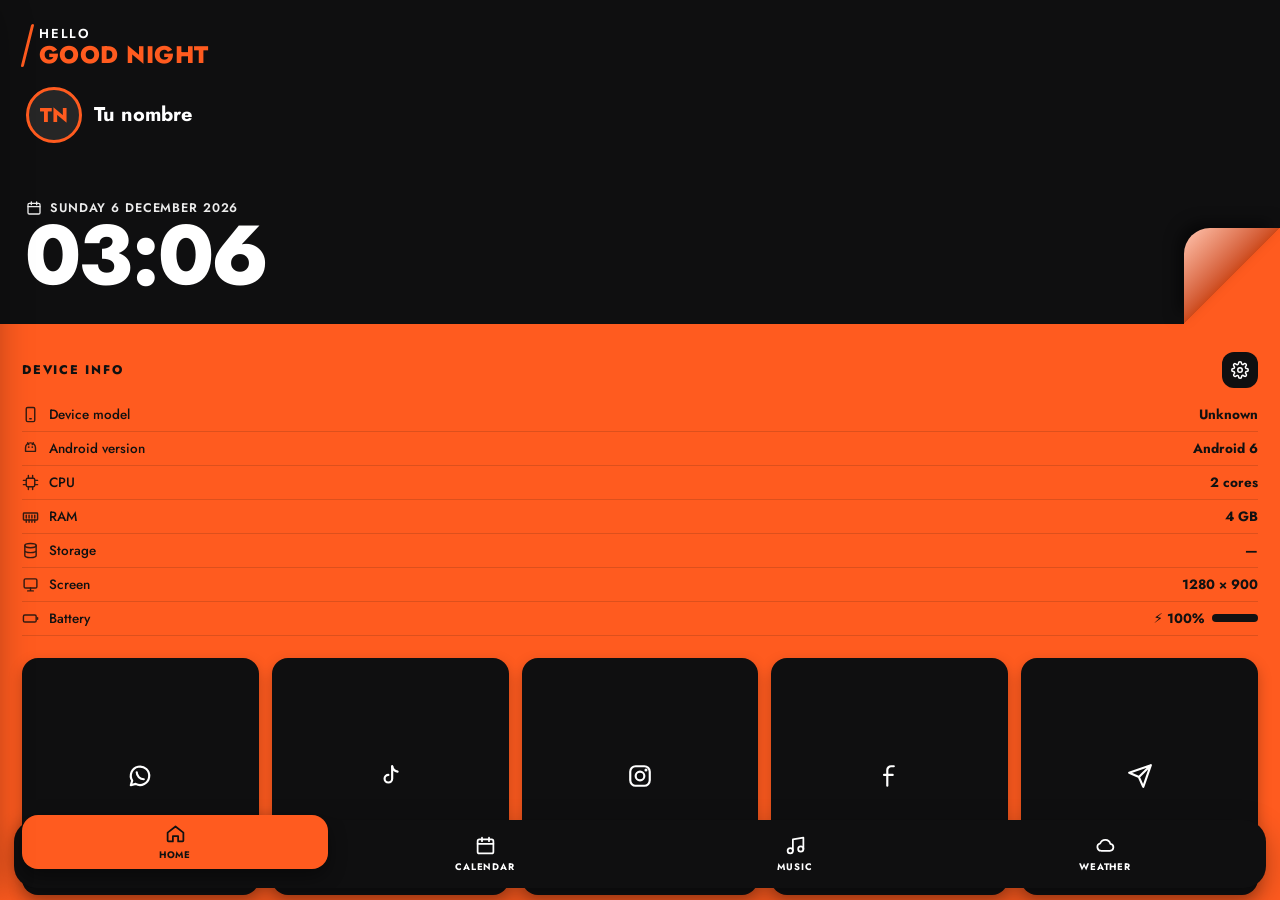
==== web/index.html @ 72fcca70 "Launcher CY: APK nativo (launcher Android) y versión web - web/: interfaz estilo KLWP (inicio, calen" ====
<!DOCTYPE html>
<html lang="es">
<head>
<meta charset="utf-8">
<meta name="viewport" content="width=device-width,initial-scale=1,maximum-scale=1,user-scalable=no,viewport-fit=cover">
<meta name="theme-color" content="#0f0f10">
<meta name="mobile-web-app-capable" content="yes">
<meta name="apple-mobile-web-app-capable" content="yes">
<title>Launcher CY</title>
<link rel="manifest" href="manifest.webmanifest">
<link rel="icon" href="icon-192.png">
<link rel="preconnect" href="https://fonts.googleapis.com">
<link rel="preconnect" href="https://fonts.gstatic.com" crossorigin>
<link href="https://fonts.googleapis.com/css2?family=Jost:wght@400;500;600;700;800;900&display=swap" rel="stylesheet">
<style>
:root{--acc:#FF5B1F;--ink:#111;--dark:#0f0f10;--paper:#f7f4f0;--hh:max(36dvh,280px)}
*{box-sizing:border-box;margin:0;padding:0;-webkit-tap-highlight-color:transparent}
html,body{height:100%;overflow:hidden;background:var(--acc);font-family:Jost,"Google Sans",Roboto,system-ui,sans-serif;color:var(--ink);-webkit-user-select:none;user-select:none;touch-action:manipulation;transition:background .5s}
button{font:inherit;color:inherit;background:none;border:0;cursor:pointer}
input,select{font:inherit;-webkit-user-select:text;user-select:text}
.ic{width:22px;height:22px;flex:none}
#app{position:fixed;inset:0;display:flex;flex-direction:column}

/* ---------- HEADER ---------- */
header{position:relative;height:var(--hh);flex:none;background:var(--dark);color:#fff;z-index:3}
.hp{position:absolute;inset:0;padding:calc(env(safe-area-inset-top) + 24px) 26px 30px;display:flex;flex-direction:column;opacity:0;transform:translateY(-12px);transition:opacity .35s,transform .35s;pointer-events:none}
.hp.on{opacity:1;transform:none;pointer-events:auto}
.greet{display:flex;gap:10px}
.greet .bar{width:3px;background:var(--acc);border-radius:3px;transform:skewX(-14deg)}
.g1{font-size:13px;font-weight:600;letter-spacing:.14em;text-transform:uppercase}
.g2{font-size:24px;font-weight:800;color:var(--acc);line-height:1;letter-spacing:.02em;text-transform:uppercase}
.prof{display:flex;align-items:center;gap:12px;margin-top:20px;align-self:flex-start}
.ava{width:56px;height:56px;border-radius:50%;border:3px solid var(--acc);background:#262626 center/cover no-repeat;display:grid;place-items:center;font-weight:800;font-size:20px;color:var(--acc);flex:none}
.pt b{display:block;font-size:20px;font-weight:700;line-height:1.1}
.pt small{font-size:12px;opacity:.6;display:flex;gap:4px;align-items:center}
.pt small .ic{width:12px;height:12px}
.drow{margin-top:auto;display:flex;gap:8px;align-items:center;font-size:12.5px;font-weight:600;letter-spacing:.07em;text-transform:uppercase;opacity:.92}
.drow .ic{width:16px;height:16px}
.clock{font-size:clamp(58px,19vw,84px);font-weight:800;line-height:.92;letter-spacing:-.01em;font-variant-numeric:tabular-nums}
.clock small{font-size:.28em;margin-left:6px;color:var(--acc);letter-spacing:.05em}
.curl{position:absolute;right:0;bottom:0;width:96px;height:96px;background:linear-gradient(to bottom right,transparent 50%,var(--acc) 50%);pointer-events:none;transition:background .5s}
.flap{position:absolute;inset:0;background:linear-gradient(to bottom right,color-mix(in srgb,var(--acc) 35%,#fff) 0%,color-mix(in srgb,var(--acc) 80%,#000) 50%,transparent 50%);filter:drop-shadow(-6px -6px 7px rgba(0,0,0,.5));border-top-left-radius:26px}
/* calendar header */
.calTop{display:flex;gap:14px;align-items:center;margin-top:20px}
.calTop .ic{width:46px;height:46px;stroke-width:1.6}
.calTop b{display:block;font-size:20px;font-weight:700}
.calTop span{font-size:15px;opacity:.85}
.evH{margin-top:auto}
.evH small{font-size:12px;opacity:.6;letter-spacing:.06em}
.evTitle{font-size:24px;font-weight:800;color:var(--acc);line-height:1.1;margin:2px 0 4px;white-space:nowrap;overflow:hidden;text-overflow:ellipsis;max-width:78%}
.evMeta{font-size:12.5px;opacity:.85;display:flex;gap:12px;align-items:center;flex-wrap:wrap}
.evMeta .ic{width:14px;height:14px;margin-right:3px;vertical-align:-2px}
/* music header */
.np{margin-top:18px;max-width:80%}
.npT{font-size:22px;font-weight:800;color:var(--acc);display:flex;gap:8px;align-items:center;white-space:nowrap;overflow:hidden;text-overflow:ellipsis}
.npT .ic{width:24px;height:24px}
.npL{font-size:13px;opacity:.8;margin-top:6px;line-height:1.35;white-space:nowrap;overflow:hidden;text-overflow:ellipsis}
.npN{margin-top:auto;font-size:13px;max-width:78%}
.npN b{display:block;font-size:15px}
.npN span{opacity:.7;display:block;white-space:nowrap;overflow:hidden;text-overflow:ellipsis}
/* weather header */
.wxNow{display:flex;align-items:center;gap:14px;margin-top:18px}
.wxNow .wi{width:58px;height:58px;stroke-width:1.5;color:var(--acc)}
.wxT{font-size:62px;font-weight:800;line-height:.9}
.wxD b{display:block;font-size:17px;text-transform:capitalize}
.wxD small{opacity:.65;font-size:12.5px}
.wxRow{margin-top:auto;display:flex;gap:18px;font-size:13px;flex-wrap:wrap;max-width:80%}
.wxRow span{display:flex;align-items:center;gap:5px}
.wxRow .ic{width:16px;height:16px;color:var(--acc)}

/* ---------- MAIN ---------- */
main{position:relative;flex:1;min-height:0}
.pg{position:absolute;inset:0;overflow-y:auto;overflow-x:hidden;padding:24px 22px calc(112px + env(safe-area-inset-bottom));opacity:0;transform:translateY(16px);transition:opacity .35s,transform .35s;pointer-events:none;scrollbar-width:none}
.pg::-webkit-scrollbar{display:none}
.pg.on{opacity:1;transform:none;pointer-events:auto}
body.nonav .pg{padding-bottom:calc(30px + env(safe-area-inset-bottom))}
.pg[data-p=home]{display:flex;flex-direction:column}
.secT{display:flex;justify-content:space-between;align-items:center;margin:4px 0 10px}
.secT b{font-size:12.5px;font-weight:800;letter-spacing:.14em;text-transform:uppercase}
.rbtn{width:36px;height:36px;border-radius:12px;background:var(--dark);color:#fff;display:grid;place-items:center}
.rbtn .ic{width:18px;height:18px}
.info{list-style:none;margin-bottom:22px}
.info li{display:flex;align-items:center;gap:10px;padding:7px 0;border-bottom:1px solid color-mix(in srgb,var(--ink) 14%,transparent);font-size:13.5px}
.info li .ic{width:17px;height:17px;opacity:.85}
.info li span{flex:1;font-weight:500}
.info li em{font-style:normal;font-weight:700;text-align:right;max-width:66%;white-space:nowrap;overflow:hidden;text-overflow:ellipsis}
.batbar{display:inline-block;width:46px;height:8px;border-radius:4px;background:color-mix(in srgb,var(--ink) 20%,transparent);margin-left:8px;vertical-align:1px;overflow:hidden}
.batbar i{display:block;height:100%;background:var(--ink)}
.grid{display:grid;grid-template-columns:repeat(5,1fr);gap:13px;margin-top:auto}
.app{aspect-ratio:1;border-radius:16px;background:var(--dark);color:#fff;display:grid;place-items:center;box-shadow:0 6px 14px rgba(0,0,0,.25);transition:transform .15s}
.app:active{transform:scale(.9)}
.app .ic{width:26px;height:26px}
.hint{font-size:11px;text-align:center;opacity:.6;margin-top:12px}
/* calendar body */
.mhead{display:flex;align-items:center;justify-content:space-between;margin-bottom:8px}
.mhead b{font-size:17px;font-weight:800;letter-spacing:.06em;text-transform:uppercase}
.calWrap{position:relative;margin-bottom:18px}
.yearMark{position:absolute;inset:auto 0 0 0;text-align:center;font-size:96px;font-weight:900;opacity:.09;line-height:1;pointer-events:none;bottom:10px}
.wk,.days{display:grid;grid-template-columns:repeat(7,1fr);text-align:center;position:relative}
.wk div{font-size:11px;font-weight:800;letter-spacing:.06em;opacity:.7;padding:4px 0;text-transform:uppercase}
.days button{height:40px;border-radius:12px;font-size:15px;font-weight:600;position:relative}
.days button.out{opacity:.3}
.days button.today{background:var(--dark);color:var(--acc);font-weight:800}
.days button.sel{outline:2.5px solid var(--dark);outline-offset:-3px}
.days button.has::after{content:"";position:absolute;bottom:5px;left:50%;width:5px;height:5px;margin-left:-2.5px;border-radius:50%;background:currentColor}
.ev{display:flex;gap:12px;align-items:center;background:rgba(255,255,255,.82);border-radius:16px;padding:9px;margin-bottom:10px;box-shadow:0 4px 12px rgba(0,0,0,.12);color:#111}
.ev .bd{width:48px;height:48px;border-radius:12px;background:var(--dark);color:#fff;display:flex;flex-direction:column;align-items:center;justify-content:center;flex:none;line-height:1}
.ev .bd b{font-size:19px}
.ev .bd small{font-size:9.5px;text-transform:uppercase;letter-spacing:.06em;color:var(--acc);font-weight:700;margin-top:2px}
.ev .tx{flex:1;min-width:0}
.ev .tx b{display:block;font-size:14.5px;white-space:nowrap;overflow:hidden;text-overflow:ellipsis}
.ev .tx small{font-size:12px;opacity:.65}
.ev button{opacity:.55;padding:6px}
.ev button .ic{width:18px;height:18px}
.empty{font-size:13px;opacity:.7;text-align:center;padding:14px 8px}
/* music body */
.tt{position:relative;display:flex;justify-content:center;margin:4px 0 14px}
.disc{width:min(60vw,29dvh,250px);aspect-ratio:1;border-radius:50%;background:repeating-radial-gradient(circle,#161616 0 2px,#202020 2px 4px);position:relative;box-shadow:0 14px 30px rgba(0,0,0,.35);animation:spin 7s linear infinite;animation-play-state:paused}
.playing .disc{animation-play-state:running}
@keyframes spin{to{transform:rotate(360deg)}}
.cover{position:absolute;inset:7%;border-radius:50%;background:radial-gradient(circle at 30% 30%,color-mix(in srgb,var(--acc) 50%,#fff),var(--acc) 60%,color-mix(in srgb,var(--acc) 60%,#000)) center/cover;box-shadow:inset 0 0 0 2px rgba(255,255,255,.25)}
.hole{position:absolute;left:50%;top:50%;width:22%;height:22%;transform:translate(-50%,-50%);border-radius:50%;background:radial-gradient(circle,#0f0f10 0 18%,#eee 19% 34%,#222 35% 100%);box-shadow:0 0 0 3px rgba(255,255,255,.35)}
.arm{position:absolute;right:calc(50% - min(30vw,14.5dvh,125px) - 26px);top:-6px;width:58px;height:150px;transform-origin:44px 12px;transform:rotate(-22deg);transition:transform .6s}
.playing .arm{transform:rotate(4deg)}
.mrow{display:flex;justify-content:space-between;align-items:center;margin:2px 4px 10px}
.mrow button .ic{width:20px;height:20px}
.mrow button.act{color:var(--ink)}
.mrow button:not(.act){opacity:.45}
.stars{display:flex;gap:4px}
.stars button .ic{width:20px;height:20px}
.stars button.on .ic{fill:currentColor}
.prog{display:flex;align-items:center;gap:10px;font-size:11.5px;font-weight:600;font-variant-numeric:tabular-nums}
.pbar{flex:1;height:22px;display:flex;align-items:center}
.pbar div{height:5px;width:100%;border-radius:3px;background:color-mix(in srgb,var(--ink) 22%,transparent);overflow:hidden}
.pbar i{display:block;height:100%;width:0;background:var(--ink)}
.mctl{display:flex;justify-content:center;align-items:center;gap:30px;margin:8px 0 18px}
.mctl .ic{width:26px;height:26px}
.pp{width:64px;height:64px;border-radius:50%;background:var(--dark);color:#fff;display:grid;place-items:center;box-shadow:0 8px 18px rgba(0,0,0,.3)}
.pp .ic{width:26px;height:26px}
.song{display:flex;align-items:center;gap:10px;padding:8px;border-radius:14px;margin-bottom:6px}
.song.cur{background:rgba(255,255,255,.8);color:#111}
.song .th{width:40px;height:40px;border-radius:10px;background:var(--dark) center/cover;flex:none;display:grid;place-items:center;color:var(--acc)}
.song .th .ic{width:18px;height:18px}
.song .tx{flex:1;min-width:0}
.song b{display:block;font-size:14px;white-space:nowrap;overflow:hidden;text-overflow:ellipsis}
.song small{font-size:12px;opacity:.65;white-space:nowrap;overflow:hidden;text-overflow:ellipsis;display:block}
.song button{opacity:.5;padding:6px}
.song button .ic{width:18px;height:18px}
/* weather body */
.hours{display:flex;gap:10px;overflow-x:auto;padding-bottom:6px;margin-bottom:16px;scrollbar-width:none}
.hours::-webkit-scrollbar{display:none}
.hr{flex:none;width:62px;border-radius:16px;background:var(--dark);color:#fff;padding:10px 4px;text-align:center;font-size:12px}
.hr .wi{width:26px;height:26px;margin:6px auto;display:block;color:var(--acc)}
.hr b{font-size:15px}
.hr small{display:block;opacity:.6;font-size:10.5px;margin-top:2px}
.day{display:flex;align-items:center;gap:12px;background:rgba(255,255,255,.82);color:#111;border-radius:16px;padding:10px 14px;margin-bottom:8px;box-shadow:0 4px 12px rgba(0,0,0,.1)}
.day .wi{width:30px;height:30px;color:#111}
.day .tx{flex:1;min-width:0}
.day .tx b{display:block;font-size:14px;text-transform:capitalize}
.day .tx small{font-size:12px;opacity:.65;text-transform:capitalize}
.day .tp{font-weight:800;font-size:15px;white-space:nowrap}
.day .tp span{opacity:.5;font-weight:600;margin-left:6px}
.wxMsg{text-align:center;padding:26px 10px}
.wxMsg p{font-size:14px;margin-bottom:14px;opacity:.85}
.btn{display:inline-flex;align-items:center;gap:8px;justify-content:center;background:var(--dark);color:#fff;border-radius:14px;padding:12px 18px;font-weight:700;font-size:14px}
.btn .ic{width:18px;height:18px}
.btn.alt{background:transparent;color:inherit;box-shadow:inset 0 0 0 2px currentColor}
.upd{display:block;text-align:center;font-size:11px;opacity:.55;margin-top:8px}

/* ---------- NAV ---------- */
#nav{position:absolute;left:14px;right:14px;bottom:calc(12px + env(safe-area-inset-bottom));height:68px;background:var(--dark);border-radius:22px;display:flex;align-items:center;padding:0 8px;gap:4px;z-index:5;transition:transform .4s;box-shadow:0 10px 30px rgba(0,0,0,.3)}
#nav button{flex:1;height:54px;display:flex;flex-direction:column;align-items:center;justify-content:center;gap:4px;color:#fff;font-size:9.5px;font-weight:700;letter-spacing:.1em;border-radius:16px;transition:transform .3s,background .3s,color .3s;text-transform:uppercase}
#nav button .ic{width:21px;height:21px}
#nav button.on{background:var(--acc);color:var(--ink);transform:translateY(-12px);box-shadow:0 8px 18px rgba(0,0,0,.4)}
body.nonav #nav{transform:translateY(150%)}
.dots{position:absolute;left:0;right:0;bottom:calc(10px + env(safe-area-inset-bottom));display:none;justify-content:center;gap:7px;z-index:4}
.dots i{width:7px;height:7px;border-radius:4px;background:var(--ink);opacity:.3;transition:.3s}
.dots i.on{opacity:1;width:20px}
body.nonav .dots{display:flex}

/* ---------- SETTINGS ---------- */
#scrim{position:fixed;inset:0;background:rgba(0,0,0,.5);opacity:0;pointer-events:none;transition:opacity .3s;z-index:15}
body.setOpen #scrim,body.sheetOpen #scrim{opacity:1;pointer-events:auto}
body.sheetOpen #scrim{z-index:24}
#set{position:fixed;top:0;bottom:0;left:0;width:min(84vw,350px);background:var(--paper);color:#111;z-index:20;transform:translateX(-106%);transition:transform .42s cubic-bezier(.2,.8,.2,1);display:flex;border-radius:0 28px 28px 0;box-shadow:12px 0 40px rgba(0,0,0,.4)}
body.setOpen #set{transform:none}
.vlabel{writing-mode:vertical-rl;transform:rotate(180deg);font-weight:800;letter-spacing:.22em;font-size:13px;padding:26px 12px;text-transform:uppercase;white-space:nowrap}
.setIn{flex:1;overflow-y:auto;padding:calc(env(safe-area-inset-top) + 18px) 18px 30px 4px;scrollbar-width:none}
.setIn::-webkit-scrollbar{display:none}
.sx{float:right;width:36px;height:36px;border-radius:50%;display:grid;place-items:center;background:#e9e4de}
.sx .ic{width:18px;height:18px}
.sh3{font-size:11.5px;font-weight:800;letter-spacing:.16em;margin:22px 0 10px;text-transform:uppercase;clear:both}
.sh3 em{font-style:normal;color:var(--acc);filter:brightness(.85)}
.rings{display:grid;grid-template-columns:repeat(5,1fr);gap:12px}
.ring{aspect-ratio:1;border-radius:50%;border:3.5px solid var(--c);transition:.2s}
.ring.on{background:var(--c);transform:scale(1.08)}
.row{display:flex;align-items:center;justify-content:space-between;gap:10px;padding:8px 0;font-size:14px}
.row small{display:block;font-size:11.5px;opacity:.55}
.sw{width:50px;height:30px;border-radius:15px;background:#d6d0c9;position:relative;flex:none;transition:.25s}
.sw::after{content:"";position:absolute;top:3px;left:3px;width:24px;height:24px;border-radius:50%;background:#fff;box-shadow:0 2px 5px rgba(0,0,0,.25);transition:.25s}
.sw.on{background:var(--dark)}
.sw.on::after{left:23px;background:var(--acc)}
.flags{display:flex;flex-wrap:wrap;gap:9px}
.flag{width:40px;height:40px;border-radius:50%;overflow:hidden;font-size:33px;line-height:40px;text-align:center;box-shadow:0 0 0 2px #fff,0 2px 6px rgba(0,0,0,.2);transition:.2s}
.flag span{display:block;transform:scale(1.45)}
.flag.on{box-shadow:0 0 0 3px var(--dark),0 0 0 6px var(--acc)}
.fld{display:block;margin-bottom:10px}
.fld span{display:block;font-size:11.5px;font-weight:700;opacity:.6;margin-bottom:4px}
.fld input,.fld select{width:100%;border:0;border-radius:12px;background:#ebe6e0;padding:11px 12px;font-size:15px;color:#111;outline:none}
.fld input:focus{box-shadow:inset 0 0 0 2px var(--dark)}
.seg{display:flex;background:#ebe6e0;border-radius:12px;padding:3px}
.seg button{flex:1;padding:8px;border-radius:10px;font-weight:700;font-size:13px}
.seg button.on{background:var(--dark);color:#fff}
.pf{display:flex;align-items:center;gap:12px;margin-bottom:12px}
.pf .ava{width:60px;height:60px}
.foot{font-size:11px;opacity:.5;margin-top:24px;line-height:1.5}

/* ---------- SHEET ---------- */
#sheet{position:fixed;left:0;right:0;bottom:0;max-height:88dvh;overflow-y:auto;background:var(--paper);color:#111;border-radius:28px 28px 0 0;z-index:25;transform:translateY(105%);transition:transform .38s cubic-bezier(.2,.8,.2,1);padding:10px 20px calc(24px + env(safe-area-inset-bottom))}
body.sheetOpen #sheet{transform:none}
#sheet .grab{width:44px;height:5px;border-radius:3px;background:#ccc;margin:0 auto 14px}
#sheet h3{font-size:16px;font-weight:800;letter-spacing:.1em;margin-bottom:14px;text-transform:uppercase}
.chk{display:flex;align-items:center;gap:10px;font-size:14px;margin:6px 0 12px}
.chk input{width:20px;height:20px;accent-color:#111}
.two{display:flex;gap:10px}.two>*{flex:1}
.acts{display:flex;gap:10px;margin-top:10px}.acts .btn{flex:1}
.pick{display:grid;grid-template-columns:repeat(4,1fr);gap:12px;margin-bottom:16px}
.pick button{display:flex;flex-direction:column;align-items:center;gap:5px;font-size:10.5px}
.pick .app{width:52px;height:52px}
.pick .app .ic{width:24px;height:24px}
.res button{display:block;width:100%;text-align:left;padding:12px;border-radius:12px;font-size:14px}
.res button:active{background:#e8e2db}
.res small{opacity:.6}
#toast{position:fixed;left:50%;bottom:calc(100px + env(safe-area-inset-bottom));transform:translate(-50%,20px);background:#111;color:#fff;padding:10px 16px;border-radius:12px;font-size:13px;opacity:0;pointer-events:none;transition:.3s;z-index:40;max-width:86vw;text-align:center}
#toast.on{opacity:1;transform:translate(-50%,0)}
.spin{animation:spin 1s linear infinite}
.app img{width:64%;height:64%;border-radius:24%;object-fit:cover}
.pick img{width:66%;height:66%;border-radius:24%;object-fit:cover;background:#2a2a2a}
.pick small{display:block;max-width:100%;white-space:nowrap;overflow:hidden;text-overflow:ellipsis;font-size:10.5px}
.pick button{min-width:0}
</style>
</head>
<body>
<div id="app">
  <header>
    <section class="hp on" data-p="home">
      <div class="greet"><span class="bar"></span><div><div class="g1" id="g1"></div><div class="g2" id="g2"></div></div></div>
      <button class="prof" id="profBtn"><div class="ava" id="ava"></div><div class="pt"><b id="pname"></b><small id="ploc"></small></div></button>
      <div class="drow" id="hdate"></div>
      <div class="clock" id="clock">00:00</div>
    </section>
    <section class="hp" data-p="cal">
      <div class="greet"><span class="bar"></span><div><div class="g1" data-t="cal1"></div><div class="g2" data-t="cal2"></div></div></div>
      <div class="calTop" id="calTop"></div>
      <div class="evH"><small data-t="first"></small><div class="evTitle" id="evTitle"></div><div class="evMeta" id="evMeta"></div></div>
    </section>
    <section class="hp" data-p="music">
      <div class="greet"><span class="bar"></span><div><div class="g1" data-t="np1"></div><div class="g2" data-t="np2"></div></div></div>
      <div class="np"><div class="npT" id="npT"></div><div class="npL" id="npL"></div></div>
      <div class="npN"><b data-t="next"></b><span id="npN"></span></div>
    </section>
    <section class="hp" data-p="wx">
      <div class="greet"><span class="bar"></span><div><div class="g1" data-t="fc"></div><div class="g2" id="wxCity">—</div></div></div>
      <div class="wxNow"><span id="wxIco"></span><div class="wxT" id="wxT">--°</div><div class="wxD"><b id="wxD"></b><small id="wxF"></small></div></div>
      <div class="wxRow" id="wxRow"></div>
    </section>
    <div class="curl"><div class="flap"></div></div>
  </header>

  <main id="mn">
    <section class="pg on" data-p="home">
      <div class="secT"><b data-t="dev"></b><button class="rbtn" id="gear" aria-label="Ajustes"></button></div>
      <ul class="info" id="dinfo"></ul>
      <div class="grid" id="grid"></div>
      <p class="hint" data-t="longpress"></p>
    </section>

    <section class="pg" data-p="cal">
      <div class="mhead"><button class="rbtn" id="mPrev"></button><b id="mTitle"></b><button class="rbtn" id="mNext"></button></div>
      <div class="calWrap"><div class="yearMark" id="yearMark"></div><div class="wk" id="wk"></div><div class="days" id="days"></div></div>
      <div class="secT"><b id="evLabel"></b><button class="rbtn" id="addEv" aria-label="+"></button></div>
      <div id="evList"></div>
    </section>

    <section class="pg" data-p="music" id="mus">
      <div class="tt">
        <div class="disc"><div class="cover" id="cover"></div><div class="hole"></div></div>
        <svg class="arm" viewBox="0 0 58 150" fill="none"><circle cx="44" cy="12" r="10" fill="#0f0f10"/><circle cx="44" cy="12" r="4" fill="var(--acc)"/><path d="M44 14 L44 96 Q44 112 30 124" stroke="#0f0f10" stroke-width="5" stroke-linecap="round"/><rect x="18" y="118" width="18" height="26" rx="4" transform="rotate(35 27 131)" fill="#0f0f10"/></svg>
      </div>
      <div class="mrow"><button id="shuf" aria-label="shuffle"></button><div class="stars" id="stars"></div><button id="rep" aria-label="repeat"></button></div>
      <div class="prog"><span id="tCur">0:00</span><div class="pbar" id="pbar"><div><i id="pfill"></i></div></div><span id="tDur">0:00</span></div>
      <div class="mctl"><button id="prev" aria-label="prev"></button><button class="pp" id="pp" aria-label="play"></button><button id="next" aria-label="next"></button></div>
      <div class="secT"><b data-t="playlist"></b><button class="rbtn" id="addSong" aria-label="+"></button></div>
      <div id="plist"></div>
      <input type="file" id="fileIn" accept="audio/*" multiple hidden>
    </section>

    <section class="pg" data-p="wx">
      <div id="wxBody"></div>
    </section>
  </main>

  <nav id="nav"></nav>
  <div class="dots" id="dots"><i></i><i></i><i></i><i></i></div>
</div>

<div id="scrim"></div>
<aside id="set"><div class="vlabel" data-t="theme"></div><div class="setIn" id="setIn"></div></aside>
<div id="sheet"><div class="grab"></div><div id="sheetIn"></div></div>
<input type="file" id="camIn" accept="image/*" capture="environment" hidden>
<input type="file" id="photoIn" accept="image/*" hidden>
<div id="toast"></div>

<script>
"use strict";
/* ============ ICONS ============ */
const I={
home:'<path d="M3 11l9-7 9 7v9a1 1 0 0 1-1 1h-5v-6h-6v6H4a1 1 0 0 1-1-1z"/>',
cal:'<rect x="3" y="5" width="18" height="16" rx="2"/><path d="M3 10h18M8 3v4M16 3v4"/>',
calchk:'<rect x="3" y="5" width="18" height="16" rx="2"/><path d="M3 10h18M8 3v4M16 3v4M9 15.5l2 2 4-4"/>',
music:'<path d="M9 18V5l12-2v13"/><circle cx="6" cy="18" r="3"/><circle cx="18" cy="16" r="3"/>',
cloud:'<path d="M7 18h10a4 4 0 0 0 .5-7.97A6 6 0 0 0 6.1 9.5 4.3 4.3 0 0 0 7 18z"/>',
gear:'<circle cx="12" cy="12" r="3"/><path d="M19.4 15a1.7 1.7 0 0 0 .3 1.8l.1.1a2 2 0 1 1-2.8 2.8l-.1-.1a1.7 1.7 0 0 0-1.8-.3 1.7 1.7 0 0 0-1 1.5V21a2 2 0 1 1-4 0v-.1a1.7 1.7 0 0 0-1.1-1.5 1.7 1.7 0 0 0-1.8.3l-.1.1a2 2 0 1 1-2.8-2.8l.1-.1a1.7 1.7 0 0 0 .3-1.8 1.7 1.7 0 0 0-1.5-1H3a2 2 0 1 1 0-4h.1a1.7 1.7 0 0 0 1.5-1.1 1.7 1.7 0 0 0-.3-1.8l-.1-.1a2 2 0 1 1 2.8-2.8l.1.1a1.7 1.7 0 0 0 1.8.3H9a1.7 1.7 0 0 0 1-1.5V3a2 2 0 1 1 4 0v.1a1.7 1.7 0 0 0 1 1.5 1.7 1.7 0 0 0 1.8-.3l.1-.1a2 2 0 1 1 2.8 2.8l-.1.1a1.7 1.7 0 0 0-.3 1.8V9a1.7 1.7 0 0 0 1.5 1H21a2 2 0 1 1 0 4h-.1a1.7 1.7 0 0 0-1.5 1z"/>',
close:'<path d="M6 6l12 12M18 6L6 18"/>',
plus:'<path d="M12 5v14M5 12h14"/>',
left:'<path d="M15 18l-6-6 6-6"/>',right:'<path d="M9 18l6-6-6-6"/>',
prev:'<path d="M19 20L9 12l10-8z" fill="currentColor"/><path d="M5 19V5"/>',
next:'<path d="M5 4l10 8-10 8z" fill="currentColor"/><path d="M19 5v14"/>',
play:'<path d="M7 4l13 8-13 8z" fill="currentColor"/>',
pause:'<path d="M7 4h3v16H7zM14 4h3v16h-3z" fill="currentColor"/>',
shuffle:'<path d="M16 3h5v5M4 20L21 3M21 16v5h-5M15 15l6 6M4 4l5 5"/>',
repeat:'<path d="M17 1l4 4-4 4"/><path d="M3 11V9a4 4 0 0 1 4-4h14M7 23l-4-4 4-4"/><path d="M21 13v2a4 4 0 0 1-4 4H3"/>',
repeat1:'<path d="M17 1l4 4-4 4"/><path d="M3 11V9a4 4 0 0 1 4-4h14M7 23l-4-4 4-4"/><path d="M21 13v2a4 4 0 0 1-4 4H3"/><path d="M11 10h1v5"/>',
star:'<path d="M12 2l3.1 6.3 6.9 1-5 4.9 1.2 6.8L12 17.8 5.8 21l1.2-6.8-5-4.9 6.9-1z"/>',
trash:'<path d="M3 6h18M8 6V4h8v2M6 6l1 14h10l1-14"/>',
pin:'<path d="M12 22s7-6.2 7-12a7 7 0 0 0-14 0c0 5.8 7 12 7 12z"/><circle cx="12" cy="10" r="2.5"/>',
drop:'<path d="M12 2.7l5.7 5.6a8 8 0 1 1-11.4 0z"/>',
wind:'<path d="M9.6 4.6A2 2 0 1 1 11 8H2M12.6 19.4A2 2 0 1 0 14 16H2M17.5 8a2.5 2.5 0 1 1 2 4H2"/>',
umb:'<path d="M23 12a11 11 0 0 0-22 0zM12 12v8a2 2 0 0 1-4 0"/>',
therm:'<path d="M14 14.8V4a2 2 0 0 0-4 0v10.8a4 4 0 1 0 4 0z"/>',
refresh:'<path d="M23 4v6h-6M1 20v-6h6"/><path d="M3.5 9a9 9 0 0 1 14.9-3.4L23 10M1 14l4.6 4.4A9 9 0 0 0 20.5 15"/>',
clock:'<circle cx="12" cy="12" r="9"/><path d="M12 7v5l3 2"/>',
dev:'<rect x="6" y="2" width="12" height="20" rx="2"/><path d="M11 18h2"/>',
droid:'<path d="M5 16v-5a7 7 0 0 1 14 0v5zM8 4l1.5 2.5M16 4l-1.5 2.5"/><path d="M9.5 10h.01M14.5 10h.01" stroke-width="2.6"/>',
cpu:'<rect x="6" y="6" width="12" height="12" rx="2"/><path d="M9 2v4M15 2v4M9 18v4M15 18v4M2 9h4M2 15h4M18 9h4M18 15h4"/>',
ram:'<rect x="2" y="7" width="20" height="10" rx="1"/><path d="M6 17v3M10 17v3M14 17v3M18 17v3M6 10v4M10 10v4M14 10v4M18 10v4"/>',
sto:'<ellipse cx="12" cy="5" rx="8" ry="3"/><path d="M4 5v14c0 1.7 3.6 3 8 3s8-1.3 8-3V5M4 12c0 1.7 3.6 3 8 3s8-1.3 8-3"/>',
bat:'<rect x="2" y="7" width="18" height="10" rx="2"/><path d="M22 11v2"/>',
screen:'<rect x="3" y="4" width="18" height="13" rx="2"/><path d="M8 21h8M12 17v4"/>',
headph:'<path d="M3 18v-6a9 9 0 0 1 18 0v6"/><path d="M21 19a2 2 0 0 1-2 2h-1v-6h3zM3 19a2 2 0 0 0 2 2h1v-6H3z"/>',
locate:'<circle cx="12" cy="12" r="3"/><path d="M12 2v3M12 19v3M2 12h3M19 12h3"/><circle cx="12" cy="12" r="7"/>',
search:'<circle cx="11" cy="11" r="7"/><path d="M21 21l-5-5"/>',
full:'<path d="M3 9V3h6M21 9V3h-6M3 15v6h6M21 15v6h-6"/>',
/* app icons */
chat:'<path d="M3.5 20.5l1.3-4.2A8.5 8.5 0 1 1 8 19.3z"/><path d="M9 8.5c0 3.5 3 6.5 6.5 6.5" />',
note:'<path d="M14 3v11.5a3.5 3.5 0 1 1-3.5-3.5"/><path d="M14 3c.5 2.6 2.4 4.5 5 5"/>',
insta:'<rect x="3" y="3" width="18" height="18" rx="5"/><circle cx="12" cy="12" r="4"/><path d="M17.5 6.5h.01" stroke-width="2.8"/>',
fb:'<path d="M15.5 3H13a3.5 3.5 0 0 0-3.5 3.5V21M6.5 11h8"/>',
plane:'<path d="M22 2L11 13M22 2l-7 20-4-9-9-4z"/>',
yt:'<rect x="2" y="5" width="20" height="14" rx="4"/><path d="M10 9l5 3-5 3z" fill="currentColor"/>',
globe:'<circle cx="12" cy="12" r="9"/><path d="M3 12h18M12 3a14 14 0 0 1 0 18M12 3a14 14 0 0 0 0 18"/>',
camera:'<path d="M3 8a2 2 0 0 1 2-2h2l2-2h6l2 2h2a2 2 0 0 1 2 2v10a2 2 0 0 1-2 2H5a2 2 0 0 1-2-2z"/><circle cx="12" cy="13" r="3.5"/>',
pinwheel:'<path d="M12 12V3a4.5 4.5 0 0 1 0 9zM12 12h9a4.5 4.5 0 0 1-9 0zM12 12v9a4.5 4.5 0 0 1 0-9zM12 12H3a4.5 4.5 0 0 1 9 0z"/>',
grid:'<rect x="3" y="3" width="8" height="8" rx="1.5"/><rect x="13" y="3" width="8" height="8" rx="1.5"/><rect x="3" y="13" width="8" height="8" rx="1.5"/><rect x="13" y="13" width="8" height="8" rx="1.5"/>',
mail:'<rect x="2" y="4" width="20" height="16" rx="2"/><path d="M2 6l10 7 10-7"/>',
map:'<path d="M9 4L3 6v14l6-2 6 2 6-2V4l-6 2zM9 4v14M15 6v14"/>',
phone:'<path d="M22 16.9v3a2 2 0 0 1-2.2 2A19.8 19.8 0 0 1 2.1 4.2 2 2 0 0 1 4.1 2h3a2 2 0 0 1 2 1.7c.1 1 .4 1.9.7 2.8a2 2 0 0 1-.5 2.1L8 9.9a16 16 0 0 0 6 6l1.3-1.3a2 2 0 0 1 2.1-.4c.9.3 1.8.6 2.8.7a2 2 0 0 1 1.7 2z"/>',
sms:'<path d="M21 15a2 2 0 0 1-2 2H7l-4 4V5a2 2 0 0 1 2-2h14a2 2 0 0 1 2 2z"/><path d="M8 10h.01M12 10h.01M16 10h.01" stroke-width="2.8"/>',
store:'<path d="M5 3l14 9-14 9z"/><path d="M5 3l9 9-9 9"/>',
spot:'<circle cx="12" cy="12" r="9.5"/><path d="M7.3 9.3c3.2-1 6.8-.7 9.6.9M7.8 12.6c2.5-.7 5.3-.4 7.4.8M8.4 15.8c1.9-.5 3.9-.3 5.5.6"/>',
film:'<rect x="2" y="4" width="20" height="16" rx="2"/><path d="M7 4v16M17 4v16M2 9h5M2 15h5M17 9h5M17 15h5"/>',
xx:'<path d="M4 4l16 16M20 4L4 20"/>',
bag:'<path d="M5 8h14l-1 13H6zM9 8V6a3 3 0 0 1 6 0v2"/>',
at:'<circle cx="12" cy="12" r="4"/><path d="M16 8v5a3 3 0 0 0 6 0v-1a10 10 0 1 0-4 8"/>',
msgr:'<path d="M12 2.5C6.5 2.5 2.5 6.5 2.5 11.6c0 2.7 1.1 5 3 6.6V22l3.4-1.9c1 .3 2 .4 3.1.4 5.5 0 9.5-4 9.5-9S17.5 2.5 12 2.5z"/><path d="M7 14l3.5-3.5 2.5 2 4-3.5"/>',
bank:'<path d="M3 10l9-6 9 6M5 10v8M9 10v8M15 10v8M19 10v8M3 21h18"/>',
appdef:'<rect x="4" y="4" width="16" height="16" rx="4"/><path d="M9 12h6M12 9v6"/>',
/* weather */
sun:'<circle cx="12" cy="12" r="4.5"/><path d="M12 1.5V4M12 20v2.5M1.5 12H4M20 12h2.5M4.6 4.6l1.8 1.8M17.6 17.6l1.8 1.8M4.6 19.4l1.8-1.8M17.6 6.4l1.8-1.8"/>',
moon:'<path d="M21 12.8A9 9 0 1 1 11.2 3a7 7 0 0 0 9.8 9.8z"/>',
partly:'<path d="M8 2.5v1.3M3.4 4.4l.9.9M1.5 9h1.3M12.6 4.4l-.9.9"/><path d="M4.6 11.6A3.6 3.6 0 0 1 11.4 8"/><path d="M9 20.5h8.5a3.6 3.6 0 0 0 .4-7.2 5 5 0 0 0-9.5-.8A4 4 0 0 0 9 20.5z"/>',
partlyN:'<path d="M10.5 3.2A5 5 0 0 0 4 10a5 5 0 0 0 2.4.8"/><path d="M9 20.5h8.5a3.6 3.6 0 0 0 .4-7.2 5 5 0 0 0-9.5-.8A4 4 0 0 0 9 20.5z"/>',
fog:'<path d="M7 11h10a4 4 0 0 0 .5-7.9A6 6 0 0 0 6 4a3.6 3.6 0 0 0 1 7zM3 15h18M5 19h14"/>',
drizzle:'<path d="M7 14h10a4 4 0 0 0 .5-7.97A6 6 0 0 0 6.1 5.5 4.3 4.3 0 0 0 7 14z"/><path d="M8 18v1M12 19v1M16 18v1M10 21.5v.5M14 21.5v.5"/>',
rain:'<path d="M7 14h10a4 4 0 0 0 .5-7.97A6 6 0 0 0 6.1 5.5 4.3 4.3 0 0 0 7 14z"/><path d="M8.5 17l-1.2 4M12.5 17l-1.2 4M16.5 17l-1.2 4"/>',
snow:'<path d="M7 14h10a4 4 0 0 0 .5-7.97A6 6 0 0 0 6.1 5.5 4.3 4.3 0 0 0 7 14z"/><path d="M8 18h.01M12 19.5h.01M16 18h.01M10 22h.01M14 22h.01" stroke-width="3"/>',
storm:'<path d="M7 14h10a4 4 0 0 0 .5-7.97A6 6 0 0 0 6.1 5.5 4.3 4.3 0 0 0 7 14z"/><path d="M13 14.5l-3 4h4l-3 4"/>'
};
const ic=(n,c='')=>`<svg class="ic ${c}" viewBox="0 0 24 24" fill="none" stroke="currentColor" stroke-width="2" stroke-linecap="round" stroke-linejoin="round">${I[n]||I.appdef}</svg>`;
const $=s=>document.querySelector(s),$$=s=>[...document.querySelectorAll(s)];
const NATIVE=!!(window.Android&&window.Android.deviceInfo);
const esc=s=>String(s??'').replace(/[&<>"']/g,c=>({'&':'&amp;','<':'&lt;','>':'&gt;','"':'&quot;',"'":'&#39;'}[c]));

/* ============ I18N ============ */
const LANGS={
en:{flag:'🇬🇧',loc:'en-GB',lname:'English',hello:'Hello',g:['Good morning','Good afternoon','Good evening','Good night'],nav:['Home','Calendar','Music','Weather'],dev:'Device info',model:'Device model',android:'Android version',cpu:'CPU',ram:'RAM',sto:'Storage',bat:'Battery',scr:'Screen',chg:'charging',cal1:'Calendar',cal2:'& Events',today:'Today is',first:'Next event',noev:'No upcoming events',upc:'Upcoming events',dayEv:'Events on',addEv:'New event',np1:'Now',np2:'Playing',artist:'Artist',album:'Album',next:'Next up …',nosong:'No songs yet. Tap + to add music from your phone.',playlist:'Playlist',fc:'Forecast',hum:'Humidity',wind:'Wind',rain:'Rain',feels:'Feels like',week:'Next 7 days',hourly:'Next hours',theme:'Theme settings',navbar:'Navbar',navHint:'Off: swipe left/right to change page',lang:'Language',profile:'Profile',name:'Name',locn:'Location',photo:'Change photo',h24:'24-hour clock',unit:'Temperature',device:'Device',ramH:'e.g. 12 GB',stoH:'e.g. 512 GB',save:'Save',cancel:'Cancel',title:'Title',date:'Date',start:'Start',end:'End',allday:'All day',yearly:'Repeat every year (birthday)',locate:'Use my location',city:'Search city…',wxErr:'Could not load the weather. Check your connection.',wxNeed:'Set your location to see the forecast.',pick:'Choose app',custom:'Custom app',pkg:'Package (e.g. com.whatsapp)',link:'Link (optional)',longpress:'Long-press an icon to change it',updated:'Updated',fullscreen:'Full screen',added:'songs added',unknown:'Unknown',allDayT:'All day',accent:'Accent color',saved:'Saved',noTitle:'Write a title',reset:'Reset everything',sure:'Tap again to confirm',wx:['Clear','Partly cloudy','Cloudy','Fog','Drizzle','Rain','Snow','Showers','Thunderstorm']},
id:{flag:'🇮🇩',loc:'id-ID',lname:'Indonesia',hello:'Halo',g:['Selamat pagi','Selamat siang','Selamat sore','Selamat malam'],nav:['Beranda','Kalender','Musik','Cuaca'],dev:'Info perangkat',model:'Model perangkat',android:'Versi Android',cpu:'CPU',ram:'RAM',sto:'Penyimpanan',bat:'Baterai',scr:'Layar',chg:'mengisi',cal1:'Kalender',cal2:'& Acara',today:'Hari ini',first:'Acara berikutnya',noev:'Tidak ada acara',upc:'Acara mendatang',dayEv:'Acara pada',addEv:'Acara baru',np1:'Sedang',np2:'Diputar',artist:'Artis',album:'Album',next:'Berikutnya …',nosong:'Belum ada lagu. Ketuk + untuk menambah musik dari ponsel.',playlist:'Daftar putar',fc:'Prakiraan',hum:'Kelembapan',wind:'Angin',rain:'Hujan',feels:'Terasa',week:'7 hari ke depan',hourly:'Jam berikutnya',theme:'Pengaturan tema',navbar:'Navbar',navHint:'Mati: geser kiri/kanan untuk pindah halaman',lang:'Bahasa',profile:'Profil',name:'Nama',locn:'Lokasi',photo:'Ganti foto',h24:'Jam 24 jam',unit:'Suhu',device:'Perangkat',ramH:'mis. 12 GB',stoH:'mis. 512 GB',save:'Simpan',cancel:'Batal',title:'Judul',date:'Tanggal',start:'Mulai',end:'Selesai',allday:'Sepanjang hari',yearly:'Ulangi tiap tahun (ulang tahun)',locate:'Gunakan lokasi saya',city:'Cari kota…',wxErr:'Gagal memuat cuaca. Periksa koneksi.',wxNeed:'Atur lokasi untuk melihat prakiraan.',pick:'Pilih aplikasi',custom:'Aplikasi kustom',pkg:'Paket (mis. com.whatsapp)',link:'Tautan (opsional)',longpress:'Tekan lama ikon untuk menggantinya',updated:'Diperbarui',fullscreen:'Layar penuh',added:'lagu ditambahkan',unknown:'Tidak diketahui',allDayT:'Sepanjang hari',accent:'Warna aksen',saved:'Tersimpan',noTitle:'Tulis judul',reset:'Atur ulang semua',sure:'Ketuk lagi untuk konfirmasi',wx:['Cerah','Berawan sebagian','Berawan','Kabut','Gerimis','Hujan','Salju','Hujan lokal','Badai petir']},
es:{flag:'🇪🇸',loc:'es-CO',lname:'Español',hello:'Hola',g:['Buenos días','Buenas tardes','Buenas noches','Buenas noches'],nav:['Inicio','Calendario','Música','Clima'],dev:'Info del dispositivo',model:'Modelo',android:'Versión de Android',cpu:'CPU',ram:'RAM',sto:'Almacenamiento',bat:'Batería',scr:'Pantalla',chg:'cargando',cal1:'Calendario',cal2:'& Eventos',today:'Hoy es',first:'Próximo evento',noev:'No hay eventos próximos',upc:'Próximos eventos',dayEv:'Eventos del',addEv:'Nuevo evento',np1:'Ahora',np2:'Reproduciendo',artist:'Artista',album:'Álbum',next:'A continuación …',nosong:'Aún no hay canciones. Toca + para agregar música de tu celular.',playlist:'Lista',fc:'Pronóstico',hum:'Humedad',wind:'Viento',rain:'Lluvia',feels:'Sensación',week:'Próximos 7 días',hourly:'Próximas horas',theme:'Ajustes de tema',navbar:'Barra de navegación',navHint:'Apagada: desliza izquierda/derecha para cambiar de página',lang:'Idioma',profile:'Perfil',name:'Nombre',locn:'Ubicación',photo:'Cambiar foto',h24:'Reloj de 24 horas',unit:'Temperatura',device:'Dispositivo',ramH:'ej. 12 GB',stoH:'ej. 512 GB',save:'Guardar',cancel:'Cancelar',title:'Título',date:'Fecha',start:'Inicio',end:'Fin',allday:'Todo el día',yearly:'Repetir cada año (cumpleaños)',locate:'Usar mi ubicación',city:'Buscar ciudad…',wxErr:'No se pudo cargar el clima. Revisa tu conexión.',wxNeed:'Configura tu ubicación para ver el pronóstico.',pick:'Elegir app',custom:'App personalizada',pkg:'Paquete (ej. com.whatsapp)',link:'Enlace (opcional)',longpress:'Mantén presionado un ícono para cambiarlo',updated:'Actualizado',fullscreen:'Pantalla completa',added:'canciones agregadas',unknown:'Desconocido',allDayT:'Todo el día',accent:'Color de acento',saved:'Guardado',noTitle:'Escribe un título',reset:'Restablecer todo',sure:'Toca otra vez para confirmar',wx:['Despejado','Parcialmente nublado','Nublado','Niebla','Llovizna','Lluvia','Nieve','Chubascos','Tormenta eléctrica']},
pt:{flag:'🇵🇹',loc:'pt-PT',lname:'Português',hello:'Olá',g:['Bom dia','Boa tarde','Boa noite','Boa noite'],nav:['Início','Calendário','Música','Tempo'],dev:'Info do dispositivo',model:'Modelo',android:'Versão do Android',cpu:'CPU',ram:'RAM',sto:'Armazenamento',bat:'Bateria',scr:'Ecrã',chg:'a carregar',cal1:'Calendário',cal2:'& Eventos',today:'Hoje é',first:'Próximo evento',noev:'Sem eventos próximos',upc:'Próximos eventos',dayEv:'Eventos de',addEv:'Novo evento',np1:'A',np2:'Tocar',artist:'Artista',album:'Álbum',next:'A seguir …',nosong:'Ainda sem músicas. Toque em + para adicionar.',playlist:'Lista',fc:'Previsão',hum:'Humidade',wind:'Vento',rain:'Chuva',feels:'Sensação',week:'Próximos 7 dias',hourly:'Próximas horas',theme:'Configurações do tema',navbar:'Barra de navegação',navHint:'Desligada: deslize para mudar de página',lang:'Idioma',profile:'Perfil',name:'Nome',locn:'Localização',photo:'Mudar foto',h24:'Relógio 24 horas',unit:'Temperatura',device:'Dispositivo',ramH:'ex. 12 GB',stoH:'ex. 512 GB',save:'Guardar',cancel:'Cancelar',title:'Título',date:'Data',start:'Início',end:'Fim',allday:'Dia inteiro',yearly:'Repetir todos os anos (aniversário)',locate:'Usar a minha localização',city:'Procurar cidade…',wxErr:'Não foi possível carregar o tempo.',wxNeed:'Defina a localização para ver a previsão.',pick:'Escolher app',custom:'App personalizada',pkg:'Pacote (ex. com.whatsapp)',link:'Link (opcional)',longpress:'Mantenha premido um ícone para o mudar',updated:'Atualizado',fullscreen:'Ecrã inteiro',added:'músicas adicionadas',unknown:'Desconhecido',allDayT:'Dia inteiro',accent:'Cor de destaque',saved:'Guardado',noTitle:'Escreva um título',reset:'Repor tudo',sure:'Toque outra vez para confirmar',wx:['Limpo','Parcialmente nublado','Nublado','Nevoeiro','Chuvisco','Chuva','Neve','Aguaceiros','Trovoada']},
it:{flag:'🇮🇹',loc:'it-IT',lname:'Italiano',hello:'Ciao',g:['Buongiorno','Buon pomeriggio','Buonasera','Buonanotte'],nav:['Home','Calendario','Musica','Meteo'],dev:'Info dispositivo',model:'Modello',android:'Versione Android',cpu:'CPU',ram:'RAM',sto:'Memoria',bat:'Batteria',scr:'Schermo',chg:'in carica',cal1:'Calendario',cal2:'& Eventi',today:'Oggi è',first:'Prossimo evento',noev:'Nessun evento',upc:'Prossimi eventi',dayEv:'Eventi del',addEv:'Nuovo evento',np1:'In',np2:'Riproduzione',artist:'Artista',album:'Album',next:'Prossimo …',nosong:'Nessun brano. Tocca + per aggiungere musica.',playlist:'Playlist',fc:'Previsioni',hum:'Umidità',wind:'Vento',rain:'Pioggia',feels:'Percepita',week:'Prossimi 7 giorni',hourly:'Prossime ore',theme:'Impostazioni tema',navbar:'Barra di navigazione',navHint:'Spenta: scorri per cambiare pagina',lang:'Lingua',profile:'Profilo',name:'Nome',locn:'Posizione',photo:'Cambia foto',h24:'Orologio 24 ore',unit:'Temperatura',device:'Dispositivo',ramH:'es. 12 GB',stoH:'es. 512 GB',save:'Salva',cancel:'Annulla',title:'Titolo',date:'Data',start:'Inizio',end:'Fine',allday:'Tutto il giorno',yearly:'Ripeti ogni anno (compleanno)',locate:'Usa la mia posizione',city:'Cerca città…',wxErr:'Impossibile caricare il meteo.',wxNeed:'Imposta la posizione per vedere le previsioni.',pick:'Scegli app',custom:'App personalizzata',pkg:'Pacchetto (es. com.whatsapp)',link:'Link (opzionale)',longpress:'Tieni premuto un\'icona per cambiarla',updated:'Aggiornato',fullscreen:'Schermo intero',added:'brani aggiunti',unknown:'Sconosciuto',allDayT:'Tutto il giorno',accent:'Colore accento',saved:'Salvato',noTitle:'Scrivi un titolo',reset:'Ripristina tutto',sure:'Tocca di nuovo per confermare',wx:['Sereno','Parzialmente nuvoloso','Nuvoloso','Nebbia','Pioggerella','Pioggia','Neve','Rovesci','Temporale']},
fr:{flag:'🇫🇷',loc:'fr-FR',lname:'Français',hello:'Salut',g:['Bonjour','Bon après-midi','Bonsoir','Bonne nuit'],nav:['Accueil','Calendrier','Musique','Météo'],dev:'Infos appareil',model:'Modèle',android:'Version Android',cpu:'CPU',ram:'RAM',sto:'Stockage',bat:'Batterie',scr:'Écran',chg:'en charge',cal1:'Calendrier',cal2:'& Événements',today:'Aujourd\'hui',first:'Prochain événement',noev:'Aucun événement',upc:'Événements à venir',dayEv:'Événements du',addEv:'Nouvel événement',np1:'En',np2:'Lecture',artist:'Artiste',album:'Album',next:'À suivre …',nosong:'Aucune chanson. Touchez + pour ajouter de la musique.',playlist:'Playlist',fc:'Prévisions',hum:'Humidité',wind:'Vent',rain:'Pluie',feels:'Ressenti',week:'7 prochains jours',hourly:'Prochaines heures',theme:'Réglages du thème',navbar:'Barre de navigation',navHint:'Désactivée : glissez pour changer de page',lang:'Langue',profile:'Profil',name:'Nom',locn:'Lieu',photo:'Changer la photo',h24:'Horloge 24 h',unit:'Température',device:'Appareil',ramH:'ex. 12 Go',stoH:'ex. 512 Go',save:'Enregistrer',cancel:'Annuler',title:'Titre',date:'Date',start:'Début',end:'Fin',allday:'Toute la journée',yearly:'Répéter chaque année (anniversaire)',locate:'Utiliser ma position',city:'Chercher une ville…',wxErr:'Impossible de charger la météo.',wxNeed:'Définissez votre position pour voir les prévisions.',pick:'Choisir une app',custom:'App personnalisée',pkg:'Paquet (ex. com.whatsapp)',link:'Lien (facultatif)',longpress:'Appui long sur une icône pour la changer',updated:'Mis à jour',fullscreen:'Plein écran',added:'chansons ajoutées',unknown:'Inconnu',allDayT:'Toute la journée',accent:'Couleur d\'accent',saved:'Enregistré',noTitle:'Écrivez un titre',reset:'Tout réinitialiser',sure:'Touchez encore pour confirmer',wx:['Dégagé','Partiellement nuageux','Nuageux','Brouillard','Bruine','Pluie','Neige','Averses','Orage']},
de:{flag:'🇩🇪',loc:'de-DE',lname:'Deutsch',hello:'Hallo',g:['Guten Morgen','Guten Tag','Guten Abend','Gute Nacht'],nav:['Home','Kalender','Musik','Wetter'],dev:'Geräteinformationen',model:'Gerätemodell',android:'Android-Version',cpu:'CPU',ram:'RAM',sto:'Speicher',bat:'Akku',scr:'Display',chg:'lädt',cal1:'Kalender',cal2:'& Termine',today:'Heute ist',first:'Nächster Termin',noev:'Keine Termine',upc:'Kommende Termine',dayEv:'Termine am',addEv:'Neuer Termin',np1:'Jetzt',np2:'Läuft',artist:'Künstler',album:'Album',next:'Als Nächstes …',nosong:'Noch keine Songs. Tippe auf +, um Musik hinzuzufügen.',playlist:'Playlist',fc:'Vorhersage',hum:'Feuchte',wind:'Wind',rain:'Regen',feels:'Gefühlt',week:'Nächste 7 Tage',hourly:'Nächste Stunden',theme:'Theme-Einstellungen',navbar:'Navigationsleiste',navHint:'Aus: wische links/rechts zum Seitenwechsel',lang:'Sprache',profile:'Profil',name:'Name',locn:'Ort',photo:'Foto ändern',h24:'24-Stunden-Uhr',unit:'Temperatur',device:'Gerät',ramH:'z. B. 12 GB',stoH:'z. B. 512 GB',save:'Speichern',cancel:'Abbrechen',title:'Titel',date:'Datum',start:'Beginn',end:'Ende',allday:'Ganztägig',yearly:'Jährlich wiederholen (Geburtstag)',locate:'Meinen Standort nutzen',city:'Stadt suchen…',wxErr:'Wetter konnte nicht geladen werden.',wxNeed:'Lege deinen Standort fest, um die Vorhersage zu sehen.',pick:'App wählen',custom:'Eigene App',pkg:'Paket (z. B. com.whatsapp)',link:'Link (optional)',longpress:'Symbol lange drücken, um es zu ändern',updated:'Aktualisiert',fullscreen:'Vollbild',added:'Songs hinzugefügt',unknown:'Unbekannt',allDayT:'Ganztägig',accent:'Akzentfarbe',saved:'Gespeichert',noTitle:'Titel eingeben',reset:'Alles zurücksetzen',sure:'Zum Bestätigen erneut tippen',wx:['Klar','Teilweise bewölkt','Bewölkt','Nebel','Nieselregen','Regen','Schnee','Schauer','Gewitter']}
};
const EXTRA={
en:{allApps:'All apps',searchApps:'Search apps…',themeIcons:'Theme icons',installedApps:'Installed apps',setHome:'Set as default launcher',setHomeHint:'Choose "Launcher CY" as your Home app so it opens with the home button.',notFound:'App not found'},
id:{allApps:'Semua aplikasi',searchApps:'Cari aplikasi…',themeIcons:'Ikon tema',installedApps:'Aplikasi terpasang',setHome:'Jadikan launcher default',setHomeHint:'Pilih "Launcher CY" sebagai aplikasi Beranda.',notFound:'Aplikasi tidak ditemukan'},
es:{allApps:'Todas las apps',searchApps:'Buscar apps…',themeIcons:'Íconos del tema',installedApps:'Apps instaladas',setHome:'Usar como pantalla de inicio',setHomeHint:'Elige "Launcher CY" como app de Inicio para que se abra con el botón de inicio.',notFound:'App no encontrada'},
pt:{allApps:'Todas as apps',searchApps:'Procurar apps…',themeIcons:'Ícones do tema',installedApps:'Apps instaladas',setHome:'Usar como ecrã inicial',setHomeHint:'Escolha "Launcher CY" como app de Início.',notFound:'App não encontrada'},
it:{allApps:'Tutte le app',searchApps:'Cerca app…',themeIcons:'Icone del tema',installedApps:'App installate',setHome:'Imposta come launcher',setHomeHint:'Scegli "Launcher CY" come app Home.',notFound:'App non trovata'},
fr:{allApps:'Toutes les apps',searchApps:'Chercher une app…',themeIcons:'Icônes du thème',installedApps:'Apps installées',setHome:'Définir comme launcher',setHomeHint:'Choisissez "Launcher CY" comme application d\'accueil.',notFound:'App introuvable'},
de:{allApps:'Alle Apps',searchApps:'Apps suchen…',themeIcons:'Theme-Symbole',installedApps:'Installierte Apps',setHome:'Als Standard-Launcher festlegen',setHomeHint:'Wähle „Launcher CY" als Startbildschirm-App.',notFound:'App nicht gefunden'}};
for(const k in EXTRA)Object.assign(LANGS[k],EXTRA[k]);
const T=()=>LANGS[S.lang]||LANGS.es;

/* ============ STATE ============ */
const KEY='cyLauncher.v1';
const COLORS=['#FF5B1F','#FFB01F','#2EE8C5','#E01EE0','#8B5CF6','#22C55E','#EF4444','#3B82F6','#FF4FA3','#A3E635'];
const DEF={acc:'#FF5B1F',lang:null,nav:true,name:'Tu nombre',loc:'',photo:'',h24:true,unit:'C',ram:'',sto:'',
  apps:['whatsapp','tiktok','instagram','facebook','telegram','youtube','chrome','camera','photos','edit'],custom:{},events:null,wx:null,wxLoc:null,page:'home',lastSong:0,shuffle:false,repeat:0};
let S;try{S=Object.assign({},DEF,JSON.parse(localStorage.getItem(KEY)||'{}'))}catch(e){S=Object.assign({},DEF)}
if(!S.lang){const n=(navigator.language||'es').slice(0,2);S.lang=LANGS[n]?n:'es'}
if(!Array.isArray(S.events)){const y=new Date().getFullYear();S.events=[{id:'e1',title:'Navidad',date:y+'-12-25',start:'',end:'',yearly:true},{id:'e2',title:'Año Nuevo',date:(y+1)+'-01-01',start:'',end:'',yearly:true}]}
function save(){try{localStorage.setItem(KEY,JSON.stringify(S))}catch(e){}}
function toast(m){const t=$('#toast');t.textContent=m;t.classList.add('on');clearTimeout(t._t);t._t=setTimeout(()=>t.classList.remove('on'),2400)}
const pad=n=>String(n).padStart(2,'0');
const ymd=d=>d.getFullYear()+'-'+pad(d.getMonth()+1)+'-'+pad(d.getDate());
const parseD=s=>{const[a,b,c]=s.split('-').map(Number);return new Date(a,b-1,c)};
const fmt=(d,o)=>{const x=new Intl.DateTimeFormat(T().loc,o).format(d);return x.charAt(0).toUpperCase()+x.slice(1)};

/* ============ THEME ============ */
function applyTheme(){
  const c=S.acc;document.documentElement.style.setProperty('--acc',c);
  const r=parseInt(c.slice(1,3),16)/255,g=parseInt(c.slice(3,5),16)/255,b=parseInt(c.slice(5,7),16)/255;
  const L=x=>x<=.03928?x/12.92:Math.pow((x+.055)/1.055,2.4);
  const lum=.2126*L(r)+.7152*L(g)+.0722*L(b);
  document.documentElement.style.setProperty('--ink',lum<.18?'#ffffff':'#111111');
  if(NATIVE){try{Android.setNavColor(c)}catch(e){}}
}

/* ============ NAV / PAGES ============ */
const PAGES=['home','cal','music','wx'],NAVI=['home','cal','music','cloud'];
function renderNav(){$('#nav').innerHTML=PAGES.map((p,i)=>`<button data-go="${p}" class="${S.page===p?'on':''}">${ic(NAVI[i])}<span>${esc(T().nav[i])}</span></button>`).join('')}
function go(p){
  if(!PAGES.includes(p))p='home';S.page=p;save();
  $$('.hp,.pg').forEach(e=>e.classList.toggle('on',e.dataset.p===p));
  $$('#nav button').forEach(b=>b.classList.toggle('on',b.dataset.go===p));
  $$('#dots i').forEach((d,i)=>d.classList.toggle('on',PAGES[i]===p));
  if(p==='wx')loadWx(false);
}
$('#nav').addEventListener('click',e=>{const b=e.target.closest('[data-go]');if(b)go(b.dataset.go)});
(()=>{let sx=0,sy=0,st=0;const m=$('#app');
  m.addEventListener('touchstart',e=>{const t=e.touches[0];sx=t.clientX;sy=t.clientY;st=Date.now()},{passive:true});
  m.addEventListener('touchend',e=>{if(document.body.classList.contains('setOpen')||document.body.classList.contains('sheetOpen'))return;
    if(e.target.closest('.hours,.pbar,input'))return;
    const t=e.changedTouches[0],dx=t.clientX-sx,dy=t.clientY-sy;
    if(Math.abs(dx)>70&&Math.abs(dy)<60&&Date.now()-st<600){const i=PAGES.indexOf(S.page);go(PAGES[(i+(dx<0?1:-1)+4)%4])}},{passive:true});
})();

/* ============ CLOCK / HOME HEADER ============ */
function greetIdx(h){return h>=5&&h<12?0:h>=12&&h<18?1:h>=18&&h<22?2:3}
function tick(){
  const d=new Date(),t=T();
  $('#g1').textContent=t.hello;$('#g2').textContent=t.g[greetIdx(d.getHours())];
  let h=d.getHours(),suf='';if(!S.h24){suf=h<12?'AM':'PM';h=h%12||12}
  $('#clock').innerHTML=pad(h)+':'+pad(d.getMinutes())+(suf?`<small>${suf}</small>`:'');
  $('#hdate').innerHTML=ic('cal')+esc(fmt(d,{weekday:'long',day:'numeric',month:'long',year:'numeric'}));
  if(tick._day!==d.getDate()){tick._day=d.getDate();renderCal()}
}
function renderProfile(){
  const a=S.photo?`style="background-image:url(${S.photo})"`:'';
  const ini=(S.name||'?').trim().split(/\s+/).map(w=>w[0]).slice(0,2).join('').toUpperCase();
  $('#ava').outerHTML=`<div class="ava" id="ava" ${a}>${S.photo?'':esc(ini)}</div>`;
  $('#pname').textContent=S.name||'—';
  const loc=S.loc||(S.wxLoc&&S.wxLoc.name)||'';
  $('#ploc').innerHTML=loc?ic('pin')+esc(loc):'';
}

/* ============ DEVICE INFO ============ */
const MODELS={'23090RA98G':'Redmi Note 13 Pro+ 5G','23090RA98I':'Redmi Note 13 Pro+ 5G','23090RA98C':'Redmi Note 13 Pro+','2312DRA50G':'Redmi Note 13 Pro 5G','2312DRA50C':'Redmi Note 13 Pro','23117RA68G':'Redmi Note 13 Pro','23129RAA4G':'Redmi Note 13 5G','23124RA7EO':'Redmi Note 13'};
const CHIPS={'Redmi Note 13 Pro+ 5G':'Dimensity 7200-Ultra','Redmi Note 13 Pro+':'Dimensity 7200-Ultra','Redmi Note 13 Pro 5G':'Snapdragon 7s Gen 2','Redmi Note 13 Pro':'Helio G99-Ultra'};
const DI={model:'',ver:'',bat:null,chg:false};
const SOCS={MT6896:'Dimensity 7200-Ultra',MT6886:'Dimensity 7200',SM7435:'Snapdragon 7s Gen 2',MT6789:'Helio G99',MT6897:'Dimensity 8300',SM7550:'Snapdragon 7 Gen 3',MT6878:'Dimensity 7300'};
const gb=b=>(b/1073741824).toFixed(b>=1e11?0:1)+' GB';
function nativeRefresh(){try{DI.n=JSON.parse(Android.deviceInfo());const b=JSON.parse(Android.battery());DI.bat=b.level;DI.chg=b.charging}catch(e){}renderInfo()}
async function readDevice(){
  if(NATIVE){nativeRefresh();setInterval(()=>{if(!document.hidden&&S.page==='home')nativeRefresh()},10000);return}
  try{if(navigator.userAgentData&&navigator.userAgentData.getHighEntropyValues){const h=await navigator.userAgentData.getHighEntropyValues(['model','platformVersion']);DI.model=h.model||'';DI.ver=h.platformVersion||''}}catch(e){}
  const ua=navigator.userAgent;
  if(!DI.ver){const m=ua.match(/Android\s([\d.]+)/);if(m)DI.ver=m[1]}
  if(!DI.model){const m=ua.match(/Android [\d.]+;\s*([^;)]+?)(?:\sBuild|\)|;)/);if(m&&m[1]!=='K')DI.model=m[1]}
  try{const b=await navigator.getBattery();const up=()=>{DI.bat=Math.round(b.level*100);DI.chg=b.charging;renderInfo()};up();b.addEventListener('levelchange',up);b.addEventListener('chargingchange',up)}catch(e){}
  renderInfo();
}
function renderInfo(){
  const t=T(),code=DI.model;let nice=MODELS[code]||code||t.unknown;
  let ver=DI.ver?'Android '+DI.ver.split('.')[0]:'—';
  const chip=CHIPS[nice];const cores=navigator.hardwareConcurrency;
  let cpu=chip?`${chip} · ${cores||8} cores`:(cores?cores+' cores':'—');
  let ram=S.ram||(navigator.deviceMemory?(navigator.deviceMemory>=8?'8 GB+':navigator.deviceMemory+' GB'):'—');
  let sto=S.sto||'—';
  let scr=Math.round(screen.width*devicePixelRatio)+' × '+Math.round(screen.height*devicePixelRatio);
  if(NATIVE&&DI.n){const n=DI.n;nice=MODELS[n.code]||n.model||n.code;ver='Android '+n.android+(n.os?' · '+n.os:'');
    cpu=(SOCS[n.soc]||n.soc||'—')+' · '+n.cores+' cores';ram=gb(n.ramTotal-n.ramAvail)+' / '+gb(n.ramTotal);sto=gb(n.stoTotal-n.stoFree)+' / '+gb(n.stoTotal);scr=n.w+' × '+n.h}
  const bat=DI.bat==null?'—':`${DI.chg?'⚡ ':''}${DI.bat}%<span class="batbar"><i style="width:${DI.bat}%"></i></span>`;
  const rows=[['dev',t.model,esc(nice)],['droid',t.android,esc(ver)],['cpu',t.cpu,esc(cpu)],['ram',t.ram,esc(ram)],['sto',t.sto,esc(sto)],['screen',t.scr,scr],['bat',t.bat,bat]];
  $('#dinfo').innerHTML=rows.map(r=>`<li>${ic(r[0])}<span>${esc(r[1])}</span><em>${r[2]}</em></li>`).join('');
}

/* ============ APPS ============ */
const APPS={
 whatsapp:{n:'WhatsApp',i:'chat',pkg:'com.whatsapp',url:'whatsapp://send'},
 tiktok:{n:'TikTok',i:'note',pkg:'com.zhiliaoapp.musically',url:'https://www.tiktok.com/'},
 instagram:{n:'Instagram',i:'insta',pkg:'com.instagram.android',url:'https://www.instagram.com/'},
 facebook:{n:'Facebook',i:'fb',pkg:'com.facebook.katana',url:'https://www.facebook.com/'},
 telegram:{n:'Telegram',i:'plane',pkg:'org.telegram.messenger',url:'tg://resolve?domain=telegram'},
 youtube:{n:'YouTube',i:'yt',pkg:'com.google.android.youtube',url:'https://www.youtube.com/'},
 chrome:{n:'Chrome',i:'globe',pkg:'com.android.chrome',url:'https://www.google.com/'},
 camera:{n:'Cámara',i:'camera',special:'camera'},
 photos:{n:'Google Fotos',i:'pinwheel',pkg:'com.google.android.apps.photos',url:'https://photos.google.com/'},
 edit:{n:'Apps',i:'grid',special:'edit'},
 settings:{n:'Ajustes',i:'gear',special:'settings',nativeOnly:true},
 spotify:{n:'Spotify',i:'spot',pkg:'com.spotify.music',url:'https://open.spotify.com/'},
 gmail:{n:'Gmail',i:'mail',pkg:'com.google.android.gm',url:'https://mail.google.com/'},
 maps:{n:'Maps',i:'map',pkg:'com.google.android.apps.maps',url:'https://maps.google.com/'},
 phone:{n:'Teléfono',i:'phone',raw:'tel:'},
 sms:{n:'Mensajes',i:'sms',raw:'sms:'},
 store:{n:'Play Store',i:'store',pkg:'com.android.vending',url:'https://play.google.com/store'},
 netflix:{n:'Netflix',i:'film',pkg:'com.netflix.mediaclient',url:'https://www.netflix.com/'},
 x:{n:'X',i:'xx',pkg:'com.twitter.android',url:'https://x.com/'},
 messenger:{n:'Messenger',i:'msgr',pkg:'com.facebook.orca',url:'https://m.me/'},
 threads:{n:'Threads',i:'at',pkg:'com.instagram.barcelona',url:'https://www.threads.net/'},
 mercadolibre:{n:'Mercado Libre',i:'bag',pkg:'com.mercadolibre',url:'https://www.mercadolibre.com.co/'},
 nequi:{n:'Nequi',i:'bank',pkg:'com.nequi.MobileApp'},
 ytmusic:{n:'YT Music',i:'music',pkg:'com.google.android.apps.youtube.music',url:'https://music.youtube.com/'},
 calendar:{n:'Calendar',i:'cal',pkg:'com.google.android.calendar',url:'https://calendar.google.com/'}
};
function appDef(id){return id&&id.startsWith('c:')?S.custom[id]:APPS[id]}
function intentFor(a){
  if(a.raw)return a.raw;
  const fb='https://play.google.com/store/apps/details?id='+a.pkg;
  const tail=`package=${a.pkg};S.browser_fallback_url=${encodeURIComponent(fb)};end`;
  if(a.url){const m=a.url.match(/^([a-z][\w+.-]*):\/\/(.*)$/i);if(m)return `intent://${m[2]}#Intent;scheme=${m[1]};${tail}`}
  return `intent://#Intent;action=android.intent.action.MAIN;category=android.intent.category.LAUNCHER;${tail}`;
}
const ICONS={};function appIconUrl(p){if(!NATIVE)return '';if(ICONS[p]===undefined){try{ICONS[p]=Android.appIcon(p)||''}catch(e){ICONS[p]=''}}return ICONS[p]}
let INST=null;function installed(){if(!NATIVE)return[];if(!INST){try{INST=JSON.parse(Android.getApps())}catch(e){INST=[]}}return INST}
function launch(id){
  if(id.startsWith('p:')){if(NATIVE&&!Android.launch(id.slice(2)))toast(T().notFound);return}
  const a=appDef(id);if(!a)return;
  if(a.special==='camera'){if(NATIVE)Android.openCamera();else $('#camIn').click();return}
  if(a.special==='edit'){if(NATIVE)openDrawer();else toast(T().longpress);return}
  if(a.special==='settings'){if(NATIVE)Android.openSettings();return}
  if(NATIVE){if(a.pkg&&Android.launch(a.pkg))return;if(a.raw){Android.openUrl(a.raw);return}if(a.pkg){Android.openUrl('market://details?id='+a.pkg);return}}
  location.href=intentFor(a);
}
function fillIcons(root){const imgs=[...root.querySelectorAll('img[data-ico]')];let i=0;(function step(){const end=Math.min(i+10,imgs.length);for(;i<end;i++){const im=imgs[i];const u=appIconUrl(im.dataset.ico);if(u)im.src=u;im.removeAttribute('data-ico')}if(i<imgs.length)setTimeout(step,16)})()}
function openDrawer(onPick){
  const t=T(),list=installed();
  const presets=Object.keys(APPS).filter(id=>APPS[id].special!=='edit'||true).map(id=>`<button data-id="${id}"><span class="app">${ic(APPS[id].i)}</span><small>${esc(APPS[id].n)}</small></button>`).join('');
  sheet(`<h3>${esc(onPick?t.pick:t.allApps)}</h3><label class="fld"><input id="dq" placeholder="${esc(t.searchApps)}" autocomplete="off"></label>
  ${onPick?`<div class="sh3" style="margin-top:6px">${esc(t.themeIcons)}</div><div class="pick" id="dpre">${presets}</div><div class="sh3">${esc(t.installedApps)}</div>`:''}
  <div class="pick" id="dl">${list.map(a=>`<button data-p="${esc(a.p)}"><span class="app"><img data-ico="${esc(a.p)}" alt=""></span><small>${esc(a.l)}</small></button>`).join('')}</div>`);
  fillIcons($('#dl'));
  $('#dq').oninput=e=>{const q=e.target.value.trim().toLowerCase();$$('#sheetIn .pick button').forEach(b=>{b.style.display=!q||b.textContent.toLowerCase().includes(q)?'':'none'})};
  $('#sheetIn').onclick=e=>{const b=e.target.closest('[data-p],[data-id]');if(!b||!b.closest('.pick'))return;
    if(onPick){onPick(b.dataset.p?'p:'+b.dataset.p:b.dataset.id);closeSheet();return}
    closeSheet();if(!Android.launch(b.dataset.p))toast(t.notFound)};
}
function renderGrid(){
  $('#grid').innerHTML=S.apps.map((id,k)=>{if(id.startsWith('p:')){const p=id.slice(2),u=appIconUrl(p);return `<button class="app" data-k="${k}" aria-label="${esc(p)}">${u?`<img src="${u}" alt="">`:ic('appdef')}</button>`}
    const a=appDef(id)||APPS.edit;return `<button class="app" data-k="${k}" aria-label="${esc(a.n)}">${ic(a.i)}</button>`}).join('');
}
(()=>{let timer=null,long=false;const g=$('#grid');
  g.addEventListener('pointerdown',e=>{const b=e.target.closest('.app');if(!b)return;long=false;timer=setTimeout(()=>{long=true;navigator.vibrate&&navigator.vibrate(25);pickApp(+b.dataset.k)},550)});
  ['pointerup','pointerleave','pointercancel'].forEach(ev=>g.addEventListener(ev,()=>clearTimeout(timer)));
  g.addEventListener('contextmenu',e=>e.preventDefault());
  g.addEventListener('click',e=>{const b=e.target.closest('.app');if(!b||long)return;launch(S.apps[+b.dataset.k])});
})();
function pickApp(k){
  const t=T();
  if(NATIVE){openDrawer(id=>{S.apps[k]=id;save();renderGrid()});return}
  sheet(`<h3>${esc(t.pick)}</h3><div class="pick">${Object.keys(APPS).filter(id=>!APPS[id].nativeOnly).map(id=>`<button data-id="${id}"><span class="app">${ic(APPS[id].i)}</span>${esc(APPS[id].n)}</button>`).join('')}</div>
  <h3>${esc(t.custom)}</h3>
  <label class="fld"><span>${esc(t.name)}</span><input id="cn" placeholder="Mi app"></label>
  <label class="fld"><span>${esc(t.pkg)}</span><input id="cp" placeholder="com.ejemplo.app" autocapitalize="off"></label>
  <label class="fld"><span>${esc(t.link)}</span><input id="cu" placeholder="https://…" autocapitalize="off"></label>
  <div class="acts"><button class="btn alt" data-x>${esc(t.cancel)}</button><button class="btn" id="cs">${esc(t.save)}</button></div>`);
  $('#sheetIn .pick').onclick=e=>{const b=e.target.closest('[data-id]');if(!b)return;S.apps[k]=b.dataset.id;save();renderGrid();closeSheet()};
  $('#cs').onclick=()=>{const p=$('#cp').value.trim();if(!/^[a-zA-Z][\w]*(\.[\w]+)+$/.test(p)){toast(t.pkg);return}
    const id='c:'+p;S.custom[id]={n:$('#cn').value.trim()||p,i:'appdef',pkg:p,url:$('#cu').value.trim()||undefined};S.apps[k]=id;save();renderGrid();closeSheet()};
}
$('#camIn').addEventListener('change',e=>{e.target.value=''});

/* ============ CALENDAR ============ */
let calView=new Date();calView.setDate(1);let selDay=null;
function evOn(ds){const md=ds.slice(5);return S.events.filter(e=>e.yearly?(e.date.slice(5)===md&&e.date.slice(0,4)<=ds.slice(0,4)):e.date===ds).sort((a,b)=>(a.start||'').localeCompare(b.start||''))}
function nextOcc(e,today){if(!e.yearly)return e.date>=today?e.date:null;const y=+today.slice(0,4);let c=y+e.date.slice(4);if(c<today)c=(y+1)+e.date.slice(4);return c<e.date?e.date:c}
function upcoming(){const td=ymd(new Date());return S.events.map(e=>({e,d:nextOcc(e,td)})).filter(x=>x.d).sort((a,b)=>(a.d+(a.e.start||'')).localeCompare(b.d+(b.e.start||'')))}
function timeTxt(e){return e.start?(e.start+(e.end?' – '+e.end:'')):T().allDayT}
function renderCal(){
  const t=T(),now=new Date(),td=ymd(now);
  $('#calTop').innerHTML=ic('calchk')+`<div><b>${esc(t.today)}</b><span>${esc(fmt(now,{weekday:'long',day:'numeric',month:'short',year:'numeric'}))}</span></div>`;
  const up=upcoming(),f=up[0];
  $('#evTitle').textContent=f?f.e.title:t.noev;
  $('#evMeta').innerHTML=f?`<span>${ic('clock')}${esc(timeTxt(f.e))}</span><span>${ic('cal')}${esc(f.d===td?t.today:fmt(parseD(f.d),{weekday:'long',day:'numeric',month:'long'}))}</span>`:'';
  const y=calView.getFullYear(),m=calView.getMonth();
  $('#mTitle').textContent=fmt(calView,{month:'long',year:'numeric'});
  $('#yearMark').textContent=y;
  const monFirst=S.lang!=='en';
  const base=new Date(2024,0,monFirst?1:7);// Mon 1 Jan 2024 / Sun 7 Jan
  $('#wk').innerHTML=[...Array(7)].map((_,i)=>`<div>${esc(fmt(new Date(2024,0,base.getDate()+i),{weekday:'short'}).replace('.',''))}</div>`).join('');
  let off=new Date(y,m,1).getDay();if(monFirst)off=(off+6)%7;
  const start=new Date(y,m,1-off);let h='';
  for(let i=0;i<42;i++){const d=new Date(start.getFullYear(),start.getMonth(),start.getDate()+i),ds=ymd(d);
    if(i>=35&&d.getMonth()!==m)break;
    const cls=[d.getMonth()!==m?'out':'',ds===td?'today':'',ds===selDay?'sel':'',evOn(ds).length?'has':''].join(' ');
    h+=`<button class="${cls}" data-d="${ds}">${d.getDate()}</button>`}
  $('#days').innerHTML=h;
  let list;
  if(selDay){$('#evLabel').textContent=t.dayEv+' '+fmt(parseD(selDay),{day:'numeric',month:'short'});list=evOn(selDay).map(e=>({e,d:selDay}))}
  else{$('#evLabel').textContent=t.upc;list=up.slice(0,12)}
  $('#evList').innerHTML=list.length?list.map(x=>{const d=parseD(x.d);return `<div class="ev"><div class="bd"><b>${d.getDate()}</b><small>${esc(fmt(d,{month:'short'}).replace('.',''))}</small></div><div class="tx"><b>${esc(x.e.title)}</b><small>${esc(timeTxt(x.e))} · ${esc(fmt(d,{weekday:'long'}))}${x.e.yearly?' · ↻':''}</small></div><button data-del="${x.e.id}" aria-label="del">${ic('trash')}</button></div>`}).join(''):`<p class="empty">${esc(t.noev)}</p>`;
}
$('#days').onclick=e=>{const b=e.target.closest('[data-d]');if(!b)return;selDay=selDay===b.dataset.d?null:b.dataset.d;renderCal()};
$('#mPrev').onclick=()=>{calView.setMonth(calView.getMonth()-1);renderCal()};
$('#mNext').onclick=()=>{calView.setMonth(calView.getMonth()+1);renderCal()};
$('#evList').onclick=e=>{const b=e.target.closest('[data-del]');if(!b)return;
  if(b._armed){S.events=S.events.filter(x=>x.id!==b.dataset.del);save();renderCal();return}
  b._armed=true;b.style.opacity=1;b.style.color='#d00';toast(T().sure);setTimeout(()=>{b._armed=false;b.style.cssText=''},2500)};
$('#addEv').onclick=()=>{
  const t=T();
  sheet(`<h3>${esc(t.addEv)}</h3>
  <label class="fld"><span>${esc(t.title)}</span><input id="et" maxlength="60"></label>
  <label class="fld"><span>${esc(t.date)}</span><input id="ed" type="date" value="${selDay||ymd(new Date())}"></label>
  <label class="chk"><input type="checkbox" id="ea">${esc(t.allday)}</label>
  <div class="two" id="etimes"><label class="fld"><span>${esc(t.start)}</span><input id="es" type="time" value="09:00"></label><label class="fld"><span>${esc(t.end)}</span><input id="ee" type="time" value="10:00"></label></div>
  <label class="chk"><input type="checkbox" id="ey">${esc(t.yearly)}</label>
  <div class="acts"><button class="btn alt" data-x>${esc(t.cancel)}</button><button class="btn" id="esv">${esc(t.save)}</button></div>`);
  $('#ea').onchange=e=>{$('#etimes').style.display=e.target.checked?'none':''};
  $('#esv').onclick=()=>{const ti=$('#et').value.trim(),d=$('#ed').value;if(!ti){toast(t.noTitle);return}if(!d)return;
    const all=$('#ea').checked;S.events.push({id:'e'+Date.now(),title:ti,date:d,start:all?'':$('#es').value,end:all?'':$('#ee').value,yearly:$('#ey').checked});
    save();const dd=parseD(d);calView=new Date(dd.getFullYear(),dd.getMonth(),1);renderCal();closeSheet();toast(t.saved)};
  setTimeout(()=>$('#et').focus(),350);
};

/* ============ MUSIC ============ */
const DB={db:null,
  open(){return new Promise((res,rej)=>{if(!window.indexedDB)return rej('no idb');const r=indexedDB.open('cyMusic',1);r.onupgradeneeded=()=>r.result.createObjectStore('songs',{keyPath:'id'});r.onsuccess=()=>{this.db=r.result;res()};r.onerror=()=>rej(r.error)})},
  tx(mode){return this.db.transaction('songs',mode).objectStore('songs')},
  all(){return new Promise((res,rej)=>{const q=this.tx('readonly').getAll();q.onsuccess=()=>res(q.result);q.onerror=()=>rej(q.error)})},
  put(o){return new Promise((res,rej)=>{const s=this.tx('readwrite');const q=s.put(o);q.onsuccess=res;q.onerror=()=>rej(q.error)})},
  del(id){return new Promise(res=>{const q=this.tx('readwrite').delete(id);q.onsuccess=res;q.onerror=res})}
};
let songs=[],cur=-1;const au=new Audio();au.preload='metadata';const covers={};
function coverUrl(s){if(!s||!s.cover)return '';if(!covers[s.id])covers[s.id]=URL.createObjectURL(s.cover);return covers[s.id]}
function dec(bytes,enc){try{
  if(enc===0)return new TextDecoder('windows-1252').decode(bytes);
  if(enc===1){if(bytes[0]===0xFE&&bytes[1]===0xFF)return new TextDecoder('utf-16be').decode(bytes.subarray(2));return new TextDecoder('utf-16le').decode(bytes[0]===0xFF&&bytes[1]===0xFE?bytes.subarray(2):bytes)}
  if(enc===2)return new TextDecoder('utf-16be').decode(bytes);return new TextDecoder('utf-8').decode(bytes)}catch(e){return ''}}
async function readTags(file){
  const out={};
  try{
    const h=new Uint8Array(await file.slice(0,10).arrayBuffer());
    if(h[0]!==73||h[1]!==68||h[2]!==51)return out;const v=h[3];if(v<3)return out;
    const size=((h[6]&127)<<21)|((h[7]&127)<<14)|((h[8]&127)<<7)|(h[9]&127);
    const b=new Uint8Array(await file.slice(10,10+size).arrayBuffer());let p=0;
    if(h[5]&0x40){p=v===4?(((b[0]&127)<<21)|((b[1]&127)<<14)|((b[2]&127)<<7)|(b[3]&127)):(((b[0]<<24)|(b[1]<<16)|(b[2]<<8)|b[3])+4)}
    while(p+10<b.length){
      const id=String.fromCharCode(b[p],b[p+1],b[p+2],b[p+3]);if(!/^[A-Z0-9]{4}$/.test(id))break;
      const fs=v===4?(((b[p+4]&127)<<21)|((b[p+5]&127)<<14)|((b[p+6]&127)<<7)|(b[p+7]&127)):((b[p+4]<<24)|(b[p+5]<<16)|(b[p+6]<<8)|b[p+7]);
      if(fs<=0||p+10+fs>b.length)break;const d=b.subarray(p+10,p+10+fs);p+=10+fs;
      const txt=()=>dec(d.subarray(1),d[0]).replace(/\u0000/g,' ').trim();
      if(id==='TIT2')out.title=txt();else if(id==='TPE1')out.artist=txt();else if(id==='TALB')out.album=txt();
      else if(id==='APIC'&&!out.cover){const enc=d[0];let i=1;while(i<d.length&&d[i])i++;let mime=dec(d.subarray(1,i),0)||'image/jpeg';i+=2;
        if(enc===1||enc===2){while(i<d.length-1&&!(d[i]===0&&d[i+1]===0))i+=2;i+=2}else{while(i<d.length&&d[i])i++;i++}
        if(!mime.includes('/'))mime='image/'+mime.toLowerCase();out.cover=new Blob([d.slice(i)],{type:mime})}
    }
  }catch(e){}
  return out;
}
async function addFiles(files){
  let n=0;
  for(const f of files){
    const tg=await readTags(f);let title=tg.title,artist=tg.artist;
    if(!title){const base=f.name.replace(/\.[^.]+$/,'').replace(/_/g,' ');const parts=base.split(' - ');if(parts.length>1){artist=artist||parts[0].trim();title=parts.slice(1).join(' - ').trim()}else title=base}
    const s={id:'s'+Date.now()+Math.random().toString(36).slice(2,7),title,artist:artist||'',album:tg.album||'',blob:f,cover:tg.cover||null,rating:0,added:Date.now()+n};
    try{await DB.put(s)}catch(e){}
    songs.push(s);n++;
  }
  if(cur<0&&songs.length){cur=0;setSrc(false)}
  renderMusic();toast(n+' '+T().added);
}
$('#addSong').onclick=()=>$('#fileIn').click();
$('#fileIn').onchange=e=>{const f=[...e.target.files];e.target.value='';if(f.length)addFiles(f)};
function setSrc(play){
  const s=songs[cur];if(!s)return;
  if(au._id!==s.id){if(au.src)URL.revokeObjectURL(au.src);au.src=URL.createObjectURL(s.blob);au._id=s.id}
  S.lastSong=cur;save();
  if(play)au.play().catch(()=>{});
  renderMusic();mediaMeta();
}
function nextIdx(dir){if(!songs.length)return -1;if(S.shuffle&&songs.length>1){let r;do r=Math.floor(Math.random()*songs.length);while(r===cur);return r}return (cur+dir+songs.length)%songs.length}
function playPause(){if(!songs.length){$('#fileIn').click();return}if(cur<0){cur=0;setSrc(true);return}if(au.paused)au.play().catch(()=>{});else au.pause()}
function skip(dir){if(!songs.length)return;if(dir<0&&au.currentTime>4){au.currentTime=0;return}cur=nextIdx(dir);setSrc(true)}
au.addEventListener('ended',()=>{if(S.repeat===2){au.currentTime=0;au.play();return}if(!S.shuffle&&S.repeat===0&&cur===songs.length-1){renderMusic();return}cur=nextIdx(1);setSrc(true)});
au.addEventListener('play',()=>{renderPlayState()});au.addEventListener('pause',()=>{renderPlayState()});
const mmss=s=>isFinite(s)?Math.floor(s/60)+':'+pad(Math.floor(s%60)):'0:00';
au.addEventListener('timeupdate',()=>{$('#tCur').textContent=mmss(au.currentTime);$('#pfill').style.width=(au.duration?au.currentTime/au.duration*100:0)+'%';
  if('mediaSession'in navigator&&au.duration&&navigator.mediaSession.setPositionState){try{navigator.mediaSession.setPositionState({duration:au.duration,position:au.currentTime,playbackRate:1})}catch(e){}}});
au.addEventListener('loadedmetadata',()=>{$('#tDur').textContent=mmss(au.duration)});
$('#pbar').addEventListener('click',e=>{if(!au.duration)return;const r=e.currentTarget.getBoundingClientRect();au.currentTime=Math.max(0,Math.min(1,(e.clientX-r.left)/r.width))*au.duration});
$('#pp').onclick=playPause;$('#prev').onclick=()=>skip(-1);$('#next').onclick=()=>skip(1);
$('#shuf').onclick=()=>{S.shuffle=!S.shuffle;save();renderMusic()};
$('#rep').onclick=()=>{S.repeat=(S.repeat+1)%3;save();renderMusic()};
$('#stars').onclick=async e=>{const b=e.target.closest('[data-r]');const s=songs[cur];if(!b||!s)return;const r=+b.dataset.r;s.rating=s.rating===r?0:r;try{await DB.put(s)}catch(x){}renderMusic()};
$('#plist').onclick=async e=>{
  const d=e.target.closest('[data-del]');
  if(d){if(!d._armed){d._armed=true;d.style.opacity=1;d.style.color='#d00';toast(T().sure);setTimeout(()=>{d._armed=false;d.style.cssText=''},2500);return}
    const i=songs.findIndex(s=>s.id===d.dataset.del);if(i<0)return;await DB.del(songs[i].id);
    if(i===cur){au.pause();au.removeAttribute('src');au._id=null;songs.splice(i,1);cur=songs.length?Math.min(i,songs.length-1):-1;if(cur>=0)setSrc(false)}
    else{songs.splice(i,1);if(i<cur)cur--}
    renderMusic();return}
  const r=e.target.closest('[data-i]');if(r){cur=+r.dataset.i;setSrc(true)}
};
function renderPlayState(){const p=!au.paused;$('#mus').classList.toggle('playing',p);$('#pp').innerHTML=ic(p?'pause':'play');if('mediaSession'in navigator)navigator.mediaSession.playbackState=p?'playing':'paused'}
function renderMusic(){
  const t=T(),s=songs[cur];
  $('#npT').innerHTML=ic('headph')+' : '+esc(s?s.title:'—');
  $('#npL').innerHTML=s?`${esc(t.artist)} : ${esc(s.artist||t.unknown)}<br>${esc(t.album)} : ${esc(s.album||'—')}`:esc(t.nosong);
  let nx='—';if(songs.length>1){nx=S.shuffle?'🔀':songs[(cur+1)%songs.length].title+(songs[(cur+1)%songs.length].artist?' · '+songs[(cur+1)%songs.length].artist:'')}
  $('#npN').textContent=nx;
  const cu=coverUrl(s);$('#cover').style.backgroundImage=cu?`url(${cu})`:'';
  $('#stars').innerHTML=[1,2,3,4,5].map(i=>`<button data-r="${i}" class="${s&&s.rating>=i?'on':''}">${ic('star')}</button>`).join('');
  $('#shuf').innerHTML=ic('shuffle');$('#shuf').classList.toggle('act',S.shuffle);
  $('#rep').innerHTML=ic(S.repeat===2?'repeat1':'repeat');$('#rep').classList.toggle('act',S.repeat>0);
  $('#prev').innerHTML=ic('prev');$('#next').innerHTML=ic('next');$('#addSong').innerHTML=ic('plus');
  if(!s){$('#tCur').textContent='0:00';$('#tDur').textContent='0:00';$('#pfill').style.width='0'}
  $('#plist').innerHTML=songs.length?songs.map((x,i)=>{const c=coverUrl(x);return `<div class="song ${i===cur?'cur':''}" data-i="${i}"><div class="th" ${c?`style="background-image:url(${c})"`:''}>${c?'':ic('music')}</div><div class="tx"><b>${esc(x.title)}</b><small>${esc(x.artist||t.unknown)}</small></div><button data-del="${x.id}" aria-label="del">${ic('trash')}</button></div>`}).join(''):`<p class="empty">${esc(t.nosong)}</p>`;
  renderPlayState();
}
function mediaMeta(){
  if(!('mediaSession'in navigator))return;const s=songs[cur];if(!s)return;
  const art=coverUrl(s);
  navigator.mediaSession.metadata=new MediaMetadata({title:s.title,artist:s.artist||'',album:s.album||'',artwork:art?[{src:art,sizes:'512x512',type:s.cover.type||'image/jpeg'}]:[{src:'icon-512.png',sizes:'512x512',type:'image/png'}]});
  const H={play:()=>au.play(),pause:()=>au.pause(),previoustrack:()=>skip(-1),nexttrack:()=>skip(1),seekto:d=>{au.currentTime=d.seekTime}};
  for(const k in H){try{navigator.mediaSession.setActionHandler(k,H[k])}catch(e){}}
}
async function loadSongs(){
  try{await DB.open();songs=(await DB.all()).sort((a,b)=>a.added-b.added)}catch(e){songs=[]}
  cur=songs.length?Math.min(Math.max(0,S.lastSong|0),songs.length-1):-1;
  if(cur>=0)setSrc(false);else renderMusic();
}

/* ============ WEATHER ============ */
const wcat=c=>c===0?0:c<=2?1:c===3?2:c<=48?3:c<=57?4:c<=67?5:c<=77?6:c<=82?7:c<=86?6:8;
const wicon=(c,day)=>{const k=wcat(c);return ['sun','partly','cloud','fog','drizzle','rain','snow','rain','storm'][k].replace('sun',day?'sun':'moon').replace('partly',day?'partly':'partlyN')};
const wsvg=(c,day,cls='wi')=>`<svg class="${cls}" viewBox="0 0 24 24" fill="none" stroke="currentColor" stroke-width="2" stroke-linecap="round" stroke-linejoin="round">${I[wicon(c,day)]}</svg>`;
let wxBusy=false;
async function loadWx(force){
  if(!S.wxLoc){renderWx();if(!loadWx._asked){loadWx._asked=true;locate(true)}return}
  if(!force&&S.wx&&S.wx.unit===S.unit&&Date.now()-S.wx.t<15*60e3){renderWx();return}
  if(wxBusy)return;wxBusy=true;renderWx(true);
  try{
    const {lat,lon}=S.wxLoc;
    const u=`https://api.open-meteo.com/v1/forecast?latitude=${lat}&longitude=${lon}&current=temperature_2m,relative_humidity_2m,apparent_temperature,is_day,precipitation,weather_code,wind_speed_10m&hourly=temperature_2m,weather_code,precipitation_probability,is_day&daily=weather_code,temperature_2m_max,temperature_2m_min,precipitation_probability_max&timezone=auto&forecast_days=7${S.unit==='F'?'&temperature_unit=fahrenheit&wind_speed_unit=mph':''}`;
    const r=await fetch(u);if(!r.ok)throw 0;S.wx={t:Date.now(),unit:S.unit,d:await r.json()};save();
  }catch(e){if(!S.wx)toast(T().wxErr)}
  wxBusy=false;renderWx();
}
function locate(silent){
  if(!navigator.geolocation){if(!silent)citySheet();return}
  toast('📍 …');
  navigator.geolocation.getCurrentPosition(async p=>{
    const lat=+p.coords.latitude.toFixed(3),lon=+p.coords.longitude.toFixed(3);let name='';
    try{const r=await fetch(`https://api.bigdatacloud.net/data/reverse-geocode-client?latitude=${lat}&longitude=${lon}&localityLanguage=${S.lang}`);const j=await r.json();name=j.city||j.locality||j.principalSubdivision||''}catch(e){}
    S.wxLoc={lat,lon,name:name||`${lat}, ${lon}`};S.wx=null;save();renderProfile();loadWx(true);
  },()=>{if(!silent)citySheet();else renderWx()},{enableHighAccuracy:false,timeout:12000,maximumAge:600000});
}
function citySheet(){
  const t=T();
  sheet(`<h3>${esc(t.locn)}</h3><button class="btn" id="geoB" style="width:100%;margin-bottom:14px">${ic('locate')} ${esc(t.locate)}</button>
  <label class="fld"><input id="cq" placeholder="${esc(t.city)}" autocomplete="off"></label><div class="res" id="cres"></div>`);
  $('#geoB').onclick=()=>{closeSheet();locate(false)};
  let tm;$('#cq').oninput=e=>{clearTimeout(tm);const q=e.target.value.trim();if(q.length<2){$('#cres').innerHTML='';return}
    tm=setTimeout(async()=>{try{const r=await fetch(`https://geocoding-api.open-meteo.com/v1/search?name=${encodeURIComponent(q)}&count=8&language=${S.lang}`);const j=await r.json();
      $('#cres').innerHTML=(j.results||[]).map(c=>`<button data-c='${esc(JSON.stringify({lat:c.latitude,lon:c.longitude,name:c.name}))}'>${esc(c.name)} <small>${esc([c.admin1,c.country].filter(Boolean).join(', '))}</small></button>`).join('')||'<p class="empty">—</p>'}catch(x){$('#cres').innerHTML=`<p class="empty">${esc(t.wxErr)}</p>`}},350)};
  $('#cres').onclick=e=>{const b=e.target.closest('[data-c]');if(!b)return;S.wxLoc=JSON.parse(b.dataset.c);S.wx=null;save();closeSheet();renderProfile();loadWx(true)};
  setTimeout(()=>$('#cq').focus(),350);
}
function renderWx(loading){
  const t=T(),body=$('#wxBody');const deg=S.unit==='F'?'°F':'°';
  $('#wxCity').textContent=S.wxLoc?S.wxLoc.name:'—';
  if(!S.wxLoc){body.innerHTML=`<div class="wxMsg"><p>${esc(t.wxNeed)}</p><button class="btn" id="wl">${ic('locate')} ${esc(t.locate)}</button><br><br><button class="btn alt" id="wc">${ic('search')} ${esc(t.city)}</button></div>`;
    $('#wl').onclick=()=>locate(false);$('#wc').onclick=citySheet;$('#wxT').textContent='--°';$('#wxD').textContent='';$('#wxF').textContent='';$('#wxRow').innerHTML='';$('#wxIco').innerHTML=wsvg(1,1);return}
  const d=S.wx&&S.wx.d;
  if(!d){body.innerHTML=`<div class="wxMsg"><p>${loading?'…':esc(t.wxErr)}</p>${loading?ic('refresh','spin'):`<button class="btn" id="wr">${ic('refresh')}</button>`}</div>`;if(!loading)$('#wr').onclick=()=>loadWx(true);return}
  const c=d.current;
  $('#wxIco').innerHTML=wsvg(c.weather_code,c.is_day);
  $('#wxT').textContent=Math.round(c.temperature_2m)+'°';
  $('#wxD').textContent=t.wx[wcat(c.weather_code)];
  $('#wxF').textContent=`${t.feels} ${Math.round(c.apparent_temperature)}${deg}`;
  const wu=S.unit==='F'?'mph':'km/h';
  $('#wxRow').innerHTML=`<span>${ic('drop')}${c.relative_humidity_2m}%</span><span>${ic('wind')}${Math.round(c.wind_speed_10m)} ${wu}</span><span>${ic('umb')}${d.daily.precipitation_probability_max[0]??0}%</span>`;
  const H=d.hourly,key=c.time.slice(0,13);let i0=H.time.findIndex(x=>x.slice(0,13)===key);if(i0<0)i0=0;
  let hrs='';for(let i=i0;i<Math.min(i0+24,H.time.length);i++){hrs+=`<div class="hr"><small>${i===i0?'●':H.time[i].slice(11,16)}</small>${wsvg(H.weather_code[i],H.is_day[i])}<b>${Math.round(H.temperature_2m[i])}°</b><small>${ic('drop').replace('class="ic ','style="width:10px;height:10px;vertical-align:-1px" class="ic ')}${H.precipitation_probability[i]??0}%</small></div>`}
  const D=d.daily;
  const days=D.time.map((ds,i)=>`<div class="day">${wsvg(D.weather_code[i],1)}<div class="tx"><b>${esc(i===0?t.today:fmt(parseD(ds),{weekday:'long'}))}</b><small>${esc(t.wx[wcat(D.weather_code[i])])} · ${D.precipitation_probability_max[i]??0}% ${esc(t.rain.toLowerCase())}</small></div><div class="tp">${Math.round(D.temperature_2m_max[i])}°<span>${Math.round(D.temperature_2m_min[i])}°</span></div></div>`).join('');
  body.innerHTML=`<div class="secT"><b>${esc(t.hourly)}</b><button class="rbtn" id="wr" aria-label="refresh">${ic('refresh',loading?'spin':'')}</button></div><div class="hours">${hrs}</div>
  <div class="secT"><b>${esc(t.week)}</b><button class="rbtn" id="wp" aria-label="location">${ic('pin')}</button></div>${days}
  <small class="upd">${esc(t.updated)} ${new Date(S.wx.t).toLocaleTimeString(t.loc,{hour:'2-digit',minute:'2-digit'})} · Open-Meteo</small>`;
  $('#wr').onclick=()=>loadWx(true);$('#wp').onclick=citySheet;
}

/* ============ SETTINGS ============ */
function openSet(){renderSet();document.body.classList.add('setOpen')}
function closeSet(){document.body.classList.remove('setOpen')}
function renderSet(){
  const t=T();
  const ini=(S.name||'?').trim().split(/\s+/).map(w=>w[0]).slice(0,2).join('').toUpperCase();
  $('#setIn').innerHTML=`<button class="sx" id="sx">${ic('close')}</button>
  <div class="sh3" style="clear:none;margin-top:8px">${esc(t.accent)}</div>
  <div class="rings">${COLORS.map(c=>`<button class="ring ${c===S.acc?'on':''}" style="--c:${c}" data-c="${c}"></button>`).join('')}</div>
  <div class="sh3">${esc(t.navbar)} <em>${S.nav?'ON':'OFF'}</em></div>
  <div class="row"><small style="font-size:12px;opacity:.6;max-width:200px">${esc(t.navHint)}</small><button class="sw ${S.nav?'on':''}" id="swNav"></button></div>
  <div class="sh3">${esc(t.lang)} <em>${esc(t.lname)}</em></div>
  <div class="flags">${Object.keys(LANGS).map(k=>`<button class="flag ${k===S.lang?'on':''}" data-l="${k}" aria-label="${LANGS[k].lname}"><span>${LANGS[k].flag}</span></button>`).join('')}</div>
  <div class="sh3">${esc(t.profile)}</div>
  <div class="pf"><div class="ava" ${S.photo?`style="background-image:url(${S.photo})"`:''}>${S.photo?'':esc(ini)}</div><button class="btn alt" id="phB" style="padding:9px 12px;font-size:13px">${esc(t.photo)}</button></div>
  <label class="fld"><span>${esc(t.name)}</span><input id="sName" value="${esc(S.name)}" maxlength="30"></label>
  <label class="fld"><span>${esc(t.locn)}</span><input id="sLoc" value="${esc(S.loc)}" placeholder="${esc(S.wxLoc?S.wxLoc.name:'')}" maxlength="40"></label>
  <div class="row"><span>${esc(t.h24)}</span><button class="sw ${S.h24?'on':''}" id="sw24"></button></div>
  <div class="row"><span>${esc(t.unit)}</span><div class="seg" style="width:120px"><button data-u="C" class="${S.unit==='C'?'on':''}">°C</button><button data-u="F" class="${S.unit==='F'?'on':''}">°F</button></div></div>
  <div class="sh3">${esc(t.device)}</div>
  ${NATIVE?`<button class="btn" id="hmB" style="width:100%">${ic('home')} ${esc(t.setHome)}</button>`:`<div class="two"><label class="fld"><span>RAM</span><input id="sRam" value="${esc(S.ram)}" placeholder="${esc(t.ramH)}"></label><label class="fld"><span>${esc(t.sto)}</span><input id="sSto" value="${esc(S.sto)}" placeholder="${esc(t.stoH)}"></label></div>`}
  <button class="btn alt" id="fsB" style="width:100%;margin-top:6px">${ic('full')} ${esc(t.fullscreen)}</button>
  <button class="btn alt" id="rsB" style="width:100%;margin-top:10px;color:#c00">${esc(t.reset)}</button>
  <p class="foot">Launcher CY · v1.1 · ${NATIVE?'APK':'Web'}<br>Clima: Open-Meteo · Ubicación: BigDataCloud</p>`;
  $('#sx').onclick=closeSet;
  $('#setIn .rings').onclick=e=>{const b=e.target.closest('[data-c]');if(!b)return;S.acc=b.dataset.c;save();applyTheme();$$('#setIn .ring').forEach(r=>r.classList.toggle('on',r===b))};
  $('#swNav').onclick=()=>{S.nav=!S.nav;save();document.body.classList.toggle('nonav',!S.nav);renderSet()};
  $('#setIn .flags').onclick=e=>{const b=e.target.closest('[data-l]');if(!b)return;S.lang=b.dataset.l;save();applyLang();renderSet()};
  $('#phB').onclick=()=>$('#photoIn').click();
  const bind=(id,k,fn)=>$(id)&&$(id).addEventListener('input',e=>{S[k]=e.target.value;save();fn&&fn()});
  bind('#sName','name',renderProfile);bind('#sLoc','loc',renderProfile);bind('#sRam','ram',renderInfo);bind('#sSto','sto',renderInfo);
  $('#sw24').onclick=()=>{S.h24=!S.h24;save();tick();renderSet()};
  $$('#setIn [data-u]').forEach(b=>b.onclick=()=>{S.unit=b.dataset.u;save();renderSet();if(S.wxLoc)loadWx(true)});
  if($('#hmB'))$('#hmB').onclick=()=>Android.setDefaultLauncher();
  $('#fsB').onclick=()=>{const d=document.documentElement;(document.fullscreenElement?document.exitFullscreen():d.requestFullscreen({navigationUI:'hide'})).catch(()=>{})};
  $('#rsB').onclick=async e=>{const b=e.currentTarget;if(!b._armed){b._armed=true;toast(T().sure);setTimeout(()=>b._armed=false,2500);return}
    try{localStorage.removeItem(KEY);indexedDB.deleteDatabase('cyMusic')}catch(x){}location.reload()};
}
$('#photoIn').onchange=e=>{const f=e.target.files[0];e.target.value='';if(!f)return;const img=new Image();img.onload=()=>{
  const c=document.createElement('canvas'),s=256,m=Math.min(img.width,img.height);c.width=c.height=s;
  c.getContext('2d').drawImage(img,(img.width-m)/2,(img.height-m)/2,m,m,0,0,s,s);S.photo=c.toDataURL('image/jpeg',.85);save();renderProfile();renderSet();URL.revokeObjectURL(img.src)};img.src=URL.createObjectURL(f)};
$('#gear').innerHTML=ic('gear');$('#gear').onclick=openSet;$('#profBtn').onclick=openSet;
$('#mPrev').innerHTML=ic('left');$('#mNext').innerHTML=ic('right');$('#addEv').innerHTML=ic('plus');

/* ============ SHEET ============ */
function sheet(html){$('#sheetIn').innerHTML=html;document.body.classList.add('sheetOpen')}
function closeSheet(){document.body.classList.remove('sheetOpen');document.activeElement&&document.activeElement.blur()}
$('#sheet').addEventListener('click',e=>{if(e.target.closest('[data-x]'))closeSheet()});
$('#scrim').onclick=()=>{if(document.body.classList.contains('sheetOpen'))closeSheet();else closeSet()};
window.addEventListener('popstate',()=>{closeSheet();closeSet()});

/* ============ LANG ============ */
function applyLang(){
  const t=T();document.documentElement.lang=S.lang;
  $$('[data-t]').forEach(e=>{if(t[e.dataset.t]!=null)e.textContent=t[e.dataset.t]});
  renderNav();go(S.page);tick();renderInfo();renderCal();renderMusic();renderWx();renderProfile();
}

/* ============ BOOT ============ */
applyTheme();document.body.classList.toggle('nonav',!S.nav);
applyLang();renderGrid();readDevice();loadSongs();
setInterval(tick,1000);
document.addEventListener('visibilitychange',()=>{if(!document.hidden){tick();if(S.page==='wx')loadWx(false)}});
if(S.wxLoc)setTimeout(()=>loadWx(false),800);
window.onAndroidBack=()=>{if(document.body.classList.contains('sheetOpen'))closeSheet();else if(document.body.classList.contains('setOpen'))closeSet();else if(S.page!=='home')go('home')};
window.onAndroidHome=()=>{closeSheet();closeSet();go('home');$$('.pg').forEach(p=>p.scrollTop=0)};
window.onAndroidResume=()=>{INST=null;tick();if(NATIVE)nativeRefresh();if(S.page==='wx')loadWx(false)};
if(NATIVE&&!S.homeAsked){S.homeAsked=true;save();try{if(!Android.isDefaultLauncher())setTimeout(()=>{const t=T();sheet(`<h3>${esc(t.setHome)}</h3><p style="font-size:14px;margin-bottom:16px">${esc(t.setHomeHint)}</p><div class="acts"><button class="btn alt" data-x>${esc(t.cancel)}</button><button class="btn" id="hm2">${ic('home')} OK</button></div>`);$('#hm2').onclick=()=>{closeSheet();Android.setDefaultLauncher()}},1200)}catch(e){}}
if(!NATIVE&&'serviceWorker'in navigator&&(location.protocol==='https:'||location.hostname==='localhost')){navigator.serviceWorker.register('sw.js').catch(()=>{})}
</script>
</body>
</html>
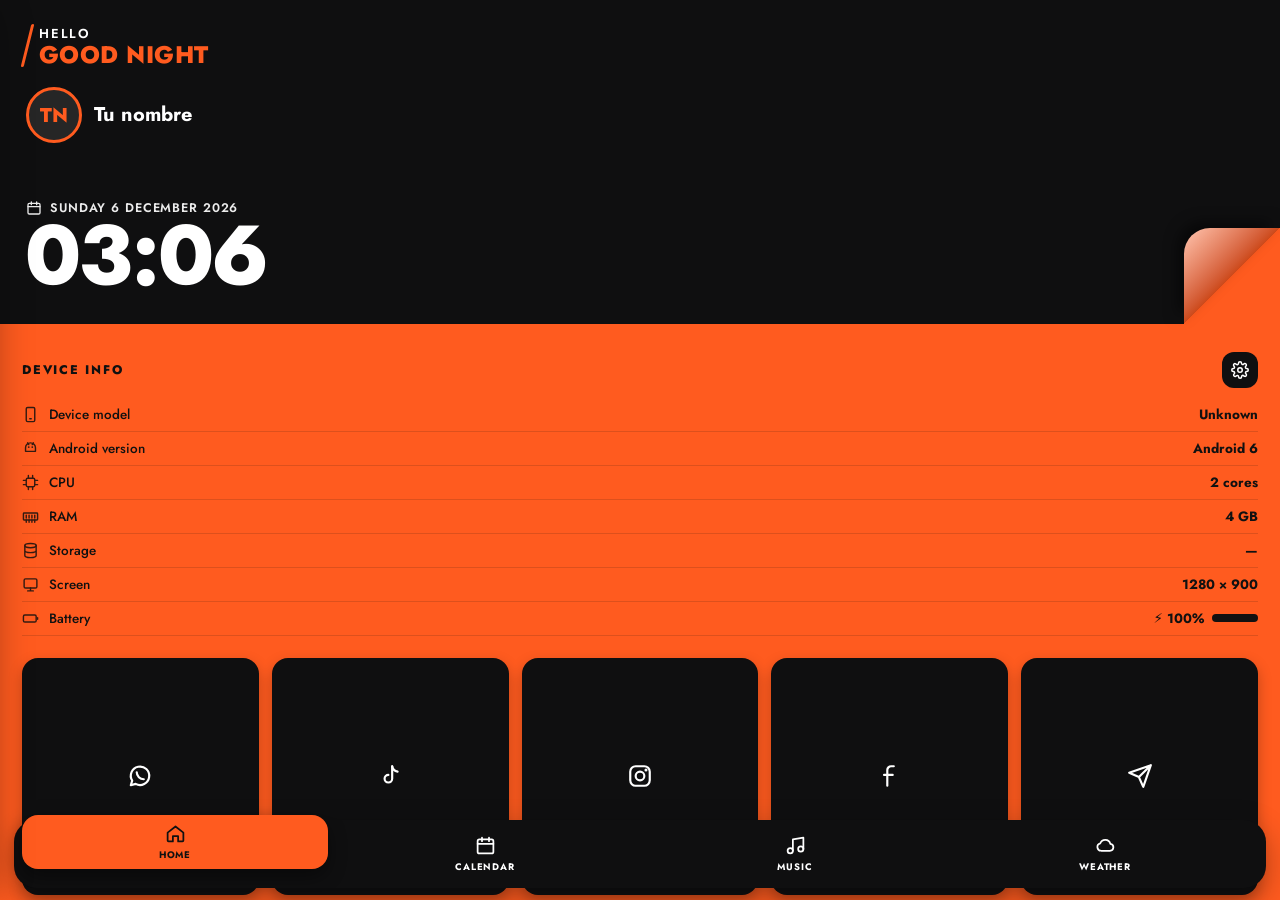
==== commit 59ebf6fc: "Gestos de navegación propios del launcher (HyperOS) HyperOS desactiva los gestos de pantalla complet" ====
--- a/web/index.html
+++ b/web/index.html
@@ -271,6 +271,7 @@
     <section class="pg on" data-p="home">
       <div class="secT"><b data-t="dev"></b><button class="rbtn" id="gear" aria-label="Ajustes"></button></div>
       <ul class="info" id="dinfo"></ul>
+      <div id="gCard"></div>
       <div class="grid" id="grid"></div>
       <p class="hint" data-t="longpress"></p>
     </section>
@@ -831,7 +832,7 @@
   <div class="row"><span>${esc(t.h24)}</span><button class="sw ${S.h24?'on':''}" id="sw24"></button></div>
   <div class="row"><span>${esc(t.unit)}</span><div class="seg" style="width:120px"><button data-u="C" class="${S.unit==='C'?'on':''}">°C</button><button data-u="F" class="${S.unit==='F'?'on':''}">°F</button></div></div>
   <div class="sh3">${esc(t.device)}</div>
-  ${NATIVE?`<button class="btn" id="hmB" style="width:100%">${ic('home')} ${esc(t.setHome)}</button>`:`<div class="two"><label class="fld"><span>RAM</span><input id="sRam" value="${esc(S.ram)}" placeholder="${esc(t.ramH)}"></label><label class="fld"><span>${esc(t.sto)}</span><input id="sSto" value="${esc(S.sto)}" placeholder="${esc(t.stoH)}"></label></div>`}
+  ${NATIVE?`<button class="btn" id="hmB" style="width:100%">${ic('home')} ${esc(t.setHome)}</button><button class="btn alt" id="gsB" style="width:100%;margin-top:10px">👆 ${esc(GX.t)}</button>`:`<div class="two"><label class="fld"><span>RAM</span><input id="sRam" value="${esc(S.ram)}" placeholder="${esc(t.ramH)}"></label><label class="fld"><span>${esc(t.sto)}</span><input id="sSto" value="${esc(S.sto)}" placeholder="${esc(t.stoH)}"></label></div>`}
   <button class="btn alt" id="fsB" style="width:100%;margin-top:6px">${ic('full')} ${esc(t.fullscreen)}</button>
   <button class="btn alt" id="rsB" style="width:100%;margin-top:10px;color:#c00">${esc(t.reset)}</button>
   <p class="foot">Launcher CY · v1.1 · ${NATIVE?'APK':'Web'}<br>Clima: Open-Meteo · Ubicación: BigDataCloud</p>`;
@@ -845,6 +846,7 @@
   $('#sw24').onclick=()=>{S.h24=!S.h24;save();tick();renderSet()};
   $$('#setIn [data-u]').forEach(b=>b.onclick=()=>{S.unit=b.dataset.u;save();renderSet();if(S.wxLoc)loadWx(true)});
   if($('#hmB'))$('#hmB').onclick=()=>Android.setDefaultLauncher();
+  if($('#gsB'))$('#gsB').onclick=()=>{closeSet();gestureSheet()};
   $('#fsB').onclick=()=>{const d=document.documentElement;(document.fullscreenElement?document.exitFullscreen():d.requestFullscreen({navigationUI:'hide'})).catch(()=>{})};
   $('#rsB').onclick=async e=>{const b=e.currentTarget;if(!b._armed){b._armed=true;toast(T().sure);setTimeout(()=>b._armed=false,2500);return}
     try{localStorage.removeItem(KEY);indexedDB.deleteDatabase('cyMusic')}catch(x){}location.reload()};
@@ -862,6 +864,72 @@
 $('#scrim').onclick=()=>{if(document.body.classList.contains('sheetOpen'))closeSheet();else closeSet()};
 window.addEventListener('popstate',()=>{closeSheet();closeSet()});
 
+/* ---------- GESTOS DE NAVEGACIÓN (APK) ---------- */
+const hasN=m=>{try{return NATIVE&&typeof Android[m]==='function'}catch(e){return false}};
+const GXES={
+ t:'Gestos de navegación',on:'✅ Gestos activos',off:'Gestos desactivados',
+ onTxt:'Ya puedes navegar con gestos en todo el celular.',
+ offTxt:'HyperOS apaga sus gestos cuando usas un launcher que no es el de Xiaomi. Este launcher trae los suyos:<br>1. Toca <b>Activar gestos</b> → <b>Apps instaladas</b> (o Servicios descargados) → <b>Gestos de navegación</b> → actívalo.<br>2. Si sale <b>"Ajuste restringido"</b>: toca <b>Permitir ajustes restringidos</b> → menú ⋮ arriba a la derecha → <b>Permitir ajustes restringidos</b> y repite el paso 1.<br>3. En esa misma pantalla de la app activa <b>Inicio automático</b> y pon <b>Ahorro de batería → Sin restricciones</b> para que los gestos no se apaguen.',
+ act:'Activar gestos',restr:'Permitir ajustes restringidos',
+ back:'Atrás',backS:'Desliza desde el borde izquierdo o derecho',side:'Borde para Atrás',both:'Ambos',left:'Izq.',right:'Der.',
+ home:'Inicio y recientes',homeS:'Desliza hacia arriba desde abajo · sube y mantén = recientes',
+ quick:'App anterior',quickS:'Desliza hacia un lado sobre la barra de abajo',
+ pill:'Mostrar barrita inferior',pillS:'Como en iPhone',sens:'Tamaño de la zona',lo:'Fina',mid:'Normal',hi:'Ancha',
+ hideT:'Ocultar los botones del sistema',
+ hideNo:'Xiaomi no deja que una app oculte los 3 botones sin un permiso especial. Se concede <b>una sola vez</b>, desde un computador con ADB (o desde el mismo celular con la <b>depuración inalámbrica</b> y una app como LADB):',
+ copy:'Copiar comando',copied:'Copiado',hide:'Ocultar botones',hideS:'Si no desaparecen, reinicia el celular',
+ help:'Cómo se usa',helpTxt:'← → desde un borde: Atrás<br>↑ desde abajo: Inicio<br>↑ y mantener: Apps recientes<br>↔ sobre la barra de abajo: App anterior<br>↓ en la parte de arriba del launcher: Notificaciones',
+ card:'Activa los gestos de pantalla completa',cardB:'Configurar gestos',fail:'No se pudo cambiar'
+},GXEN={
+ t:'Navigation gestures',on:'✅ Gestures on',off:'Gestures off',
+ onTxt:'You can now navigate with gestures across the whole phone.',
+ offTxt:'HyperOS turns off its gestures with third-party launchers. This launcher brings its own:<br>1. Tap <b>Turn on gestures</b> → <b>Installed apps</b> (or Downloaded services) → <b>Navigation gestures</b> → turn it on.<br>2. If you see <b>"Restricted setting"</b>: tap <b>Allow restricted settings</b> → ⋮ menu → <b>Allow restricted settings</b>, then repeat step 1.<br>3. On that app screen enable <b>Autostart</b> and set <b>Battery saver → No restrictions</b>.',
+ act:'Turn on gestures',restr:'Allow restricted settings',
+ back:'Back',backS:'Swipe in from the left or right edge',side:'Back edge',both:'Both',left:'Left',right:'Right',
+ home:'Home & recents',homeS:'Swipe up from the bottom · swipe up and hold = recents',
+ quick:'Previous app',quickS:'Swipe sideways on the bottom bar',
+ pill:'Show bottom handle',pillS:'iPhone style',sens:'Touch zone size',lo:'Thin',mid:'Normal',hi:'Wide',
+ hideT:'Hide the system buttons',
+ hideNo:'Xiaomi does not let an app hide the 3 buttons without a special permission. Grant it <b>once</b> from a computer with ADB (or from the phone itself with <b>wireless debugging</b> and an app like LADB):',
+ copy:'Copy command',copied:'Copied',hide:'Hide buttons',hideS:'If they stay, restart the phone',
+ help:'How to use',helpTxt:'← → from an edge: Back<br>↑ from the bottom: Home<br>↑ and hold: Recent apps<br>↔ on the bottom bar: Previous app<br>↓ at the top of the launcher: Notifications',
+ card:'Turn on full-screen gestures',cardB:'Set up gestures',fail:'Could not change it'
+};
+Object.defineProperty(window,'GX',{get:()=>S.lang==='es'||S.lang==='pt'?GXES:GXEN});
+function gStatus(){try{return JSON.parse(Android.gestureStatus())}catch(e){return null}}
+function gestureSheet(){
+  if(!hasN('gestureStatus'))return;const g=gStatus();if(!g)return;window._gOpen=true;
+  const on=g.service&&g.running,X=GX;
+  const sw=(k,l,s)=>`<div class="row"><span>${l}${s?`<br><small style="font-size:11.5px;opacity:.6">${s}</small>`:''}</span><button class="sw ${g[k]?'on':''}" data-g="${k}"></button></div>`;
+  const seg=(k,opts)=>`<div class="seg">${opts.map(([v,l])=>`<button data-gk="${k}" data-gv="${v}" class="${String(g[k])===String(v)?'on':''}">${l}</button>`).join('')}</div>`;
+  const cmd=`adb shell pm grant ${g.pkg} android.permission.WRITE_SECURE_SETTINGS`;
+  const box='border-radius:14px;padding:12px 14px;margin:6px 0 12px;font-size:13px;line-height:1.5';
+  sheet(`<h3>${X.t}</h3>
+  <div style="${box};background:${on?'#dff3e4':'#fff0e3'};color:#111"><b style="font-size:14px">${on?X.on:X.off}</b><br>${on?X.onTxt:X.offTxt}
+   ${on?'':`<button class="btn" id="gOn" style="width:100%;margin-top:10px">${X.act}</button><button class="btn alt" id="gRs" style="width:100%;margin-top:8px">${X.restr}</button>`}</div>
+  ${sw('back',X.back,X.backS)}
+  <div class="row"><span>${X.side}</span>${seg('side',[['left',X.left],['both',X.both],['right',X.right]])}</div>
+  ${sw('home',X.home,X.homeS)}${sw('quick',X.quick,X.quickS)}${sw('pill',X.pill,X.pillS)}
+  <div class="row"><span>${X.sens}</span>${seg('sens',[[0.75,X.lo],[1,X.mid],[1.4,X.hi]])}</div>
+  <div style="font-weight:800;font-size:12px;letter-spacing:.12em;text-transform:uppercase;opacity:.6;margin:18px 0 6px">${X.hideT}</div>
+  ${g.canHide?sw('navHidden',X.hide,X.hideS):`<div style="${box};background:#fff;color:#111">${X.hideNo}<code style="display:block;background:#111;color:#9ef0b0;border-radius:10px;padding:10px;margin:8px 0;font-size:11.5px;word-break:break-all;-webkit-user-select:all;user-select:all">${cmd}</code><button class="btn alt" id="gCp" style="width:100%">${X.copy}</button></div>`}
+  <div style="font-weight:800;font-size:12px;letter-spacing:.12em;text-transform:uppercase;opacity:.6;margin:18px 0 6px">${X.help}</div>
+  <div style="${box};background:#fff;color:#111">${X.helpTxt}</div>`);
+  const I=$('#sheetIn');
+  if($('#gOn'))$('#gOn').onclick=()=>Android.openAccessibility();
+  if($('#gRs'))$('#gRs').onclick=()=>Android.openAppInfo(g.pkg);
+  if($('#gCp'))$('#gCp').onclick=()=>{try{navigator.clipboard.writeText(cmd).then(()=>toast(X.copied),()=>toast(cmd))}catch(e){toast(cmd)}};
+  I.querySelectorAll('[data-g]').forEach(b=>b.onclick=()=>{const k=b.dataset.g,v=!g[k];
+    if(k==='navHidden'){if(!Android.setNavHidden(v))toast(X.fail)}else Android.setGestureConfig(JSON.stringify({[k]:v}));gestureSheet();renderGCard()});
+  I.querySelectorAll('[data-gk]').forEach(b=>b.onclick=()=>{const k=b.dataset.gk,v=k==='sens'?parseFloat(b.dataset.gv):b.dataset.gv;Android.setGestureConfig(JSON.stringify({[k]:v}));gestureSheet()});
+}
+function renderGCard(){const el=$('#gCard');if(!el)return;if(!hasN('gestureStatus')){el.innerHTML='';return}const g=gStatus();
+  if(!g||(g.service&&g.running)){el.innerHTML='';return}
+  el.innerHTML=`<div style="display:flex;align-items:center;gap:10px;background:#111;color:#fff;border-radius:16px;padding:12px 14px;margin:14px 0 4px"><span style="font-size:22px">👆</span><span style="flex:1;font-size:13px;font-weight:600;line-height:1.3">${GX.card}</span><button id="gCardB" style="background:#fff;color:#111;border-radius:10px;padding:8px 10px;font-weight:700;font-size:12px">${GX.cardB}</button></div>`;
+  $('#gCardB').onclick=gestureSheet}
+function swipeDownNotif(el){if(!el)return;let sy=0,sx=0,t0=0;el.addEventListener('touchstart',e=>{sy=e.touches[0].clientY;sx=e.touches[0].clientX;t0=Date.now()},{passive:true});
+  el.addEventListener('touchend',e=>{const t=e.changedTouches[0];if(t.clientY-sy>70&&Math.abs(t.clientX-sx)<60&&Date.now()-t0<700&&hasN('openNotifications'))Android.openNotifications()},{passive:true})}
+
 /* ============ LANG ============ */
 function applyLang(){
   const t=T();document.documentElement.lang=S.lang;
@@ -871,13 +939,13 @@
 
 /* ============ BOOT ============ */
 applyTheme();document.body.classList.toggle('nonav',!S.nav);
-applyLang();renderGrid();readDevice();loadSongs();
+applyLang();renderGrid();readDevice();loadSongs();renderGCard();swipeDownNotif($('header'));
 setInterval(tick,1000);
 document.addEventListener('visibilitychange',()=>{if(!document.hidden){tick();if(S.page==='wx')loadWx(false)}});
 if(S.wxLoc)setTimeout(()=>loadWx(false),800);
 window.onAndroidBack=()=>{if(document.body.classList.contains('sheetOpen'))closeSheet();else if(document.body.classList.contains('setOpen'))closeSet();else if(S.page!=='home')go('home')};
 window.onAndroidHome=()=>{closeSheet();closeSet();go('home');$$('.pg').forEach(p=>p.scrollTop=0)};
-window.onAndroidResume=()=>{INST=null;tick();if(NATIVE)nativeRefresh();if(S.page==='wx')loadWx(false)};
+window.onAndroidResume=()=>{renderGCard();if(window._gOpen&&document.body.classList.contains('sheetOpen')&&$('#sheetIn [data-g]'))gestureSheet();INST=null;tick();if(NATIVE)nativeRefresh();if(S.page==='wx')loadWx(false)};
 if(NATIVE&&!S.homeAsked){S.homeAsked=true;save();try{if(!Android.isDefaultLauncher())setTimeout(()=>{const t=T();sheet(`<h3>${esc(t.setHome)}</h3><p style="font-size:14px;margin-bottom:16px">${esc(t.setHomeHint)}</p><div class="acts"><button class="btn alt" data-x>${esc(t.cancel)}</button><button class="btn" id="hm2">${ic('home')} OK</button></div>`);$('#hm2').onclick=()=>{closeSheet();Android.setDefaultLauncher()}},1200)}catch(e){}}
 if(!NATIVE&&'serviceWorker'in navigator&&(location.protocol==='https:'||location.hostname==='localhost')){navigator.serviceWorker.register('sw.js').catch(()=>{})}
 </script>
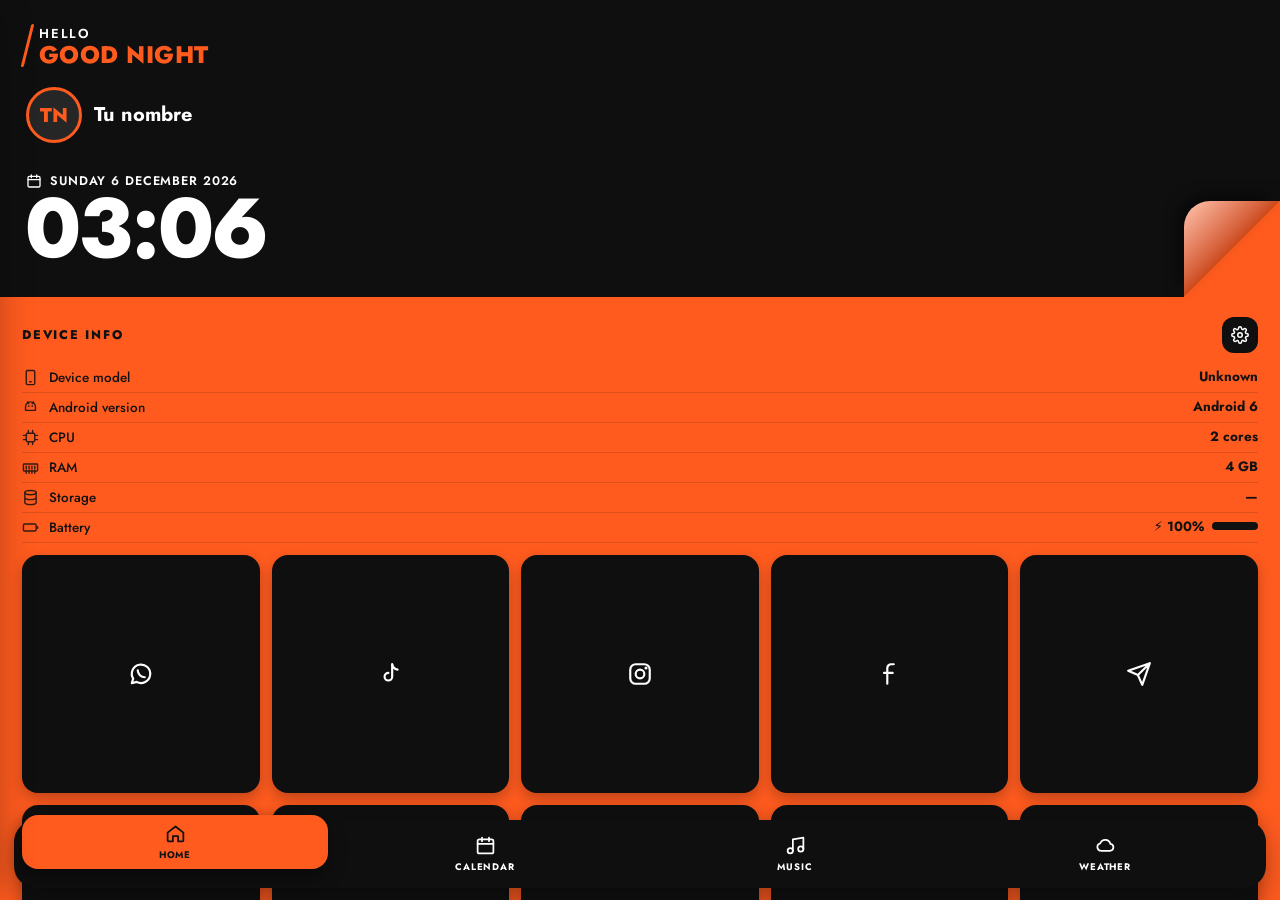
==== commit 6050387c: "Launcher CY v1.4: cajón A-Z, menú de apps, animaciones y rendimiento - Cajón a pantalla completa: se" ====
--- a/web/index.html
+++ b/web/index.html
@@ -13,7 +13,7 @@
 <link rel="preconnect" href="https://fonts.gstatic.com" crossorigin>
 <link href="https://fonts.googleapis.com/css2?family=Jost:wght@400;500;600;700;800;900&display=swap" rel="stylesheet">
 <style>
-:root{--acc:#FF5B1F;--ink:#111;--dark:#0f0f10;--paper:#f7f4f0;--hh:max(36dvh,280px)}
+:root{--acc:#FF5B1F;--ink:#111;--dark:#0f0f10;--paper:#f7f4f0;--hh:max(33dvh,262px)}
 *{box-sizing:border-box;margin:0;padding:0;-webkit-tap-highlight-color:transparent}
 html,body{height:100%;overflow:hidden;background:var(--acc);font-family:Jost,"Google Sans",Roboto,system-ui,sans-serif;color:var(--ink);-webkit-user-select:none;user-select:none;touch-action:manipulation;transition:background .5s}
 button{font:inherit;color:inherit;background:none;border:0;cursor:pointer}
@@ -69,26 +69,29 @@
 .wxRow .ic{width:16px;height:16px;color:var(--acc)}
 
 /* ---------- MAIN ---------- */
-main{position:relative;flex:1;min-height:0}
-.pg{position:absolute;inset:0;overflow-y:auto;overflow-x:hidden;padding:24px 22px calc(112px + env(safe-area-inset-bottom));opacity:0;transform:translateY(16px);transition:opacity .35s,transform .35s;pointer-events:none;scrollbar-width:none}
+main{position:relative;flex:1;min-height:0;overflow:hidden}
+.track{display:flex;height:100%;width:400%;transform:translateX(calc(var(--i,0) * -25%));transition:transform .48s cubic-bezier(.22,.9,.24,1);will-change:transform}
+.track.drag{transition:none}
+.pg{position:relative;flex:0 0 25%;width:25%;height:100%;overflow-y:auto;overflow-x:hidden;padding:16px 22px calc(112px + env(safe-area-inset-bottom));scrollbar-width:none;overscroll-behavior:contain}
 .pg::-webkit-scrollbar{display:none}
-.pg.on{opacity:1;transform:none;pointer-events:auto}
 body.nonav .pg{padding-bottom:calc(30px + env(safe-area-inset-bottom))}
 .pg[data-p=home]{display:flex;flex-direction:column}
 .secT{display:flex;justify-content:space-between;align-items:center;margin:4px 0 10px}
 .secT b{font-size:12.5px;font-weight:800;letter-spacing:.14em;text-transform:uppercase}
 .rbtn{width:36px;height:36px;border-radius:12px;background:var(--dark);color:#fff;display:grid;place-items:center}
 .rbtn .ic{width:18px;height:18px}
-.info{list-style:none;margin-bottom:22px}
-.info li{display:flex;align-items:center;gap:10px;padding:7px 0;border-bottom:1px solid color-mix(in srgb,var(--ink) 14%,transparent);font-size:13.5px}
+.info{list-style:none;margin-bottom:12px}
+.info li{display:flex;align-items:center;gap:10px;padding:5px 0;border-bottom:1px solid color-mix(in srgb,var(--ink) 14%,transparent);font-size:13.5px}
 .info li .ic{width:17px;height:17px;opacity:.85}
 .info li span{flex:1;font-weight:500}
-.info li em{font-style:normal;font-weight:700;text-align:right;max-width:66%;white-space:nowrap;overflow:hidden;text-overflow:ellipsis}
+.info li em{font-style:normal;font-weight:700;text-align:right;max-width:68%;line-height:1.25}
 .batbar{display:inline-block;width:46px;height:8px;border-radius:4px;background:color-mix(in srgb,var(--ink) 20%,transparent);margin-left:8px;vertical-align:1px;overflow:hidden}
 .batbar i{display:block;height:100%;background:var(--ink)}
-.grid{display:grid;grid-template-columns:repeat(5,1fr);gap:13px;margin-top:auto}
+.grid{display:grid;grid-template-columns:repeat(5,1fr);gap:12px;margin-top:auto}
 .app{aspect-ratio:1;border-radius:16px;background:var(--dark);color:#fff;display:grid;place-items:center;box-shadow:0 6px 14px rgba(0,0,0,.25);transition:transform .15s}
-.app:active{transform:scale(.9)}
+.app{transition:transform .22s cubic-bezier(.3,1.6,.5,1)}
+.app:active,.app.prs{transform:scale(.86)}
+.app.lch{animation:lch .55s ease-out}
 .app .ic{width:26px;height:26px}
 .hint{font-size:11px;text-align:center;opacity:.6;margin-top:12px}
 /* calendar body */
@@ -231,6 +234,66 @@
 .res button{display:block;width:100%;text-align:left;padding:12px;border-radius:12px;font-size:14px}
 .res button:active{background:#e8e2db}
 .res small{opacity:.6}
+@keyframes lch{0%{transform:scale(.9)}45%{transform:scale(1.28);opacity:.55}100%{transform:none;opacity:1}}
+@keyframes up{from{opacity:0;transform:translateY(16px) scale(.97)}to{opacity:1;transform:none}}
+@keyframes tk{from{transform:translateY(-14%);opacity:.2}to{transform:none;opacity:1}}
+.clock.tk{animation:tk .5s cubic-bezier(.2,.9,.3,1.3)}
+.stg.in{animation:up .46s cubic-bezier(.2,.9,.3,1.15) both;animation-delay:calc(var(--d,0) * 30ms)}
+.hp.on .greet,.hp.on .prof,.hp.on .drow,.hp.on .clock{animation:up .55s cubic-bezier(.2,.9,.3,1.1) both}.hp.on .prof{animation-delay:.05s}.hp.on .drow{animation-delay:.1s}.hp.on .clock{animation-delay:.14s}
+.allb{display:flex;align-items:center;justify-content:center;gap:6px;margin:6px auto 0;font-size:11.5px;font-weight:700;letter-spacing:.1em;text-transform:uppercase;opacity:.75;padding:6px 12px;border-radius:12px}
+.allb .ic{width:16px;height:16px;animation:bob 1.8s ease-in-out infinite}
+@keyframes bob{50%{transform:translateY(-3px)}}
+.qrow{display:flex;justify-content:space-between;gap:6px;margin:0 0 12px}
+.qa{width:42px;height:42px;border-radius:50%;background:color-mix(in srgb,var(--dark) 88%,transparent);color:#fff;display:grid;place-items:center;transition:transform .2s cubic-bezier(.3,1.6,.5,1),background .3s,color .3s;box-shadow:0 4px 10px rgba(0,0,0,.2)}
+.qa .ic{width:19px;height:19px}.qa:active{transform:scale(.86)}
+.qa.on{background:#fff;color:#111}
+/* cajón */
+#drawer{position:fixed;inset:0;z-index:30;background:var(--paper);color:#111;transform:translateY(102%);transition:transform .46s cubic-bezier(.2,.9,.25,1);display:flex;flex-direction:column;will-change:transform}
+body.drawerOpen #drawer{transform:none}
+#drawer.drag{transition:none}
+.dh{background:var(--dark);color:#fff;padding:calc(env(safe-area-inset-top) + 18px) 22px 18px;position:relative;border-radius:0 0 26px 26px;flex:none}
+.dh .g2{font-size:24px}
+.dh .cnt{font-size:12px;opacity:.6;margin-top:2px}
+.dh .x{position:absolute;right:18px;top:calc(env(safe-area-inset-top) + 18px);width:38px;height:38px;border-radius:50%;background:#262626;display:grid;place-items:center}
+.dh .x .ic{width:18px;height:18px}
+.dsr{position:relative;margin:14px 0 0}
+.dsr input{width:100%;height:42px;border:0;border-radius:14px;background:#262626;color:#fff;padding:0 14px 0 40px;font-size:15px;outline:none}
+.dsr input::placeholder{color:#aaa}
+.dsr .ic{position:absolute;left:13px;top:12px;width:18px;height:18px;color:#aaa}
+.dbody{flex:1;overflow-y:auto;padding:6px 26px calc(30px + env(safe-area-inset-bottom)) 18px;position:relative;scrollbar-width:none;overscroll-behavior:contain}
+.dbody::-webkit-scrollbar{display:none}
+.lt{font-size:20px;font-weight:900;color:var(--acc);filter:brightness(.85);margin:16px 0 8px 2px}
+.dg{display:grid;grid-template-columns:repeat(4,1fr);gap:14px 8px}
+.da{display:flex;flex-direction:column;align-items:center;gap:6px;min-width:0}
+.da .t{width:58px;height:58px;border-radius:17px;background:var(--dark);display:grid;place-items:center;box-shadow:0 5px 12px rgba(0,0,0,.2);transition:transform .22s cubic-bezier(.3,1.6,.5,1)}
+.da .t img{width:72%;height:72%;border-radius:24%;object-fit:cover}
+.da small{font-size:11px;font-weight:600;max-width:100%;white-space:nowrap;overflow:hidden;text-overflow:ellipsis}
+.da.prs .t,.da:active .t{transform:scale(.86)}
+.da.lch .t{animation:lch .55s ease-out}
+body.drawerOpen .dg .da{animation:up .4s cubic-bezier(.2,.9,.3,1.1) both}
+.az{position:absolute;right:2px;top:50%;transform:translateY(-50%);display:flex;flex-direction:column;align-items:center;padding:6px 2px;font-size:10px;font-weight:800;color:#888;z-index:5;touch-action:none}
+.az span{padding:.5px 4px;line-height:1.28}
+.azb{position:absolute;right:38px;top:45%;width:60px;height:60px;border-radius:18px;background:var(--dark);color:var(--acc);display:grid;place-items:center;font-size:30px;font-weight:900;opacity:0;transform:scale(.6);transition:.18s;pointer-events:none;z-index:6}
+.azb.on{opacity:1;transform:none}
+.hidb{display:block;margin:20px auto 0;font-size:12px;font-weight:700;letter-spacing:.1em;text-transform:uppercase;color:#777;padding:8px 14px;border-radius:10px;background:#ebe6e0}
+/* menú contextual */
+#ctx{position:fixed;inset:0;z-index:50;pointer-events:none}
+#ctx .cbg{position:absolute;inset:0;background:rgba(10,10,10,.45);-webkit-backdrop-filter:blur(7px);backdrop-filter:blur(7px);opacity:0;transition:opacity .25s}
+#ctx.on{pointer-events:auto}#ctx.on .cbg{opacity:1}
+#ctx .clone{position:fixed;margin:0;transition:transform .35s cubic-bezier(.3,1.5,.5,1);z-index:2;pointer-events:none}
+#ctx.on .clone{transform:scale(1.1)}
+#ctx .clone small{color:#fff;text-shadow:0 1px 4px #000}
+.cm{position:fixed;width:262px;max-height:70dvh;overflow-y:auto;background:rgba(247,244,240,.98);color:#111;border-radius:20px;box-shadow:0 18px 50px rgba(0,0,0,.4);padding:6px;opacity:0;transform:scale(.55);transition:transform .38s cubic-bezier(.25,1.35,.45,1),opacity .2s;z-index:3;scrollbar-width:none}
+#ctx.on .cm{opacity:1;transform:none}
+.cmh{display:flex;align-items:center;gap:10px;padding:8px 10px 10px;border-bottom:1px solid #e5dfd8}
+.cmh img,.cmh .ii{width:40px;height:40px;border-radius:11px;flex:none;background:var(--dark);color:#fff;display:grid;place-items:center}
+.cmh b{display:block;font-size:15.5px;font-weight:800;line-height:1.1}
+.cmh small{font-size:11px;opacity:.6}
+.cmr{display:flex;align-items:center;gap:12px;width:100%;padding:10px 12px;border-radius:12px;font-size:14.5px;text-align:left}
+.cmr:active{background:#ebe6e0}
+.cmr .ic,.cmr img{width:19px;height:19px;flex:none;border-radius:5px}
+.cmr.red{color:#d42a33}
+.cms{height:1px;background:#e5dfd8;margin:4px 8px}
 #toast{position:fixed;left:50%;bottom:calc(100px + env(safe-area-inset-bottom));transform:translate(-50%,20px);background:#111;color:#fff;padding:10px 16px;border-radius:12px;font-size:13px;opacity:0;pointer-events:none;transition:.3s;z-index:40;max-width:86vw;text-align:center}
 #toast.on{opacity:1;transform:translate(-50%,0)}
 .spin{animation:spin 1s linear infinite}
@@ -267,13 +330,14 @@
     <div class="curl"><div class="flap"></div></div>
   </header>
 
-  <main id="mn">
+  <main id="mn"><div class="track" id="track">
     <section class="pg on" data-p="home">
       <div class="secT"><b data-t="dev"></b><button class="rbtn" id="gear" aria-label="Ajustes"></button></div>
       <ul class="info" id="dinfo"></ul>
       <div id="gCard"></div>
+      <div id="qWrap"></div>
       <div class="grid" id="grid"></div>
-      <p class="hint" data-t="longpress"></p>
+      <button class="allb" id="allB"></button>
     </section>
 
     <section class="pg" data-p="cal">
@@ -299,7 +363,7 @@
     <section class="pg" data-p="wx">
       <div id="wxBody"></div>
     </section>
-  </main>
+  </div></main>
 
   <nav id="nav"></nav>
   <div class="dots" id="dots"><i></i><i></i><i></i><i></i></div>
@@ -310,6 +374,8 @@
 <div id="sheet"><div class="grab"></div><div id="sheetIn"></div></div>
 <input type="file" id="camIn" accept="image/*" capture="environment" hidden>
 <input type="file" id="photoIn" accept="image/*" hidden>
+<div id="drawer"><div class="dh"><div class="greet"><span class="bar"></span><div><div class="g1" id="dT1"></div><div class="g2" id="dT2"></div></div></div><div class="cnt" id="dCnt"></div><button class="x" id="dX"></button><div class="dsr"><span id="dsrI"></span><input id="dq" type="search" autocomplete="off"></div></div><div class="dbody" id="dbody"><div id="dlist"></div></div><div class="az" id="az"></div><div class="azb" id="azb"></div></div>
+<div id="ctx"><div class="cbg"></div><div class="cm" id="cm"></div></div>
 <div id="toast"></div>
 
 <script>
@@ -375,6 +441,22 @@
 at:'<circle cx="12" cy="12" r="4"/><path d="M16 8v5a3 3 0 0 0 6 0v-1a10 10 0 1 0-4 8"/>',
 msgr:'<path d="M12 2.5C6.5 2.5 2.5 6.5 2.5 11.6c0 2.7 1.1 5 3 6.6V22l3.4-1.9c1 .3 2 .4 3.1.4 5.5 0 9.5-4 9.5-9S17.5 2.5 12 2.5z"/><path d="M7 14l3.5-3.5 2.5 2 4-3.5"/>',
 bank:'<path d="M3 10l9-6 9 6M5 10v8M9 10v8M15 10v8M19 10v8M3 21h18"/>',
+torch:'<path d="M8 2h8v4l-2 4v11a1 1 0 0 1-1 1h-2a1 1 0 0 1-1-1V10L8 6z"/><path d="M12 13v2"/>',
+wifi:'<path d="M2 8.5a15 15 0 0 1 20 0M5 12a10 10 0 0 1 14 0M8.5 15.5a5 5 0 0 1 7 0"/><path d="M12 19h.01" stroke-width="3"/>',
+signal:'<path d="M4 20v-4M9 20v-8M14 20v-12M19 20V4"/>',
+bt:'<path d="M7 7l10 10-5 4V3l5 4L7 17"/>',
+vol:'<path d="M11 5L6 9H2v6h4l5 4z"/><path d="M15.5 8.5a5 5 0 0 1 0 7M18.5 5.5a9 9 0 0 1 0 13"/>',
+sun2:'<circle cx="12" cy="12" r="4"/><path d="M12 2v2M12 20v2M2 12h2M20 12h2M5 5l1.4 1.4M17.6 17.6L19 19M5 19l1.4-1.4M17.6 6.4L19 5"/>',
+open:'<path d="M14 3h7v7M10 14L21 3M21 14v5a2 2 0 0 1-2 2H5a2 2 0 0 1-2-2V5a2 2 0 0 1 2-2h5"/>',
+info:'<circle cx="12" cy="12" r="9"/><path d="M12 11v6M12 7.5h.01"/>',
+share:'<circle cx="18" cy="5" r="3"/><circle cx="6" cy="12" r="3"/><circle cx="18" cy="19" r="3"/><path d="M8.6 13.5l6.8 4M15.4 6.5l-6.8 4"/>',
+link:'<path d="M10 13a5 5 0 0 0 7.5.5l3-3a5 5 0 0 0-7-7l-1.7 1.7"/><path d="M14 11a5 5 0 0 0-7.5-.5l-3 3a5 5 0 0 0 7 7l1.7-1.7"/>',
+edit:'<path d="M12 20h9"/><path d="M16.5 3.5a2.1 2.1 0 0 1 3 3L7 19l-4 1 1-4z"/>',
+eyeoff:'<path d="M17.9 17.9A10.1 10.1 0 0 1 12 20c-7 0-11-8-11-8a18.5 18.5 0 0 1 5.1-5.9M9.9 4.2A9.1 9.1 0 0 1 12 4c7 0 11 8 11 8a18.5 18.5 0 0 1-2.2 3.2M1 1l22 22"/><path d="M14.1 14.1a3 3 0 1 1-4.2-4.2"/>',
+swap:'<path d="M17 1l4 4-4 4"/><path d="M3 11V9a4 4 0 0 1 4-4h14M7 23l-4-4 4-4"/><path d="M21 13v2a4 4 0 0 1-4 4H3"/>',
+bell:'<path d="M18 8a6 6 0 0 0-12 0c0 7-3 9-3 9h18s-3-2-3-9M13.7 21a2 2 0 0 1-3.4 0"/>',
+up:'<path d="M6 15l6-6 6 6"/>',
+search:'<circle cx="11" cy="11" r="7"/><path d="M21 21l-5-5"/>',
 appdef:'<rect x="4" y="4" width="16" height="16" rx="4"/><path d="M9 12h6M12 9v6"/>',
 /* weather */
 sun:'<circle cx="12" cy="12" r="4.5"/><path d="M12 1.5V4M12 20v2.5M1.5 12H4M20 12h2.5M4.6 4.6l1.8 1.8M17.6 17.6l1.8 1.8M4.6 19.4l1.8-1.8M17.6 6.4l1.8-1.8"/>',
@@ -411,13 +493,24 @@
 fr:{allApps:'Toutes les apps',searchApps:'Chercher une app…',themeIcons:'Icônes du thème',installedApps:'Apps installées',setHome:'Définir comme launcher',setHomeHint:'Choisissez "Launcher CY" comme application d\'accueil.',notFound:'App introuvable'},
 de:{allApps:'Alle Apps',searchApps:'Apps suchen…',themeIcons:'Theme-Symbole',installedApps:'Installierte Apps',setHome:'Als Standard-Launcher festlegen',setHomeHint:'Wähle „Launcher CY" als Startbildschirm-App.',notFound:'App nicht gefunden'}};
 for(const k in EXTRA)Object.assign(LANGS[k],EXTRA[k]);
+const CX={
+es:{open:'Abrir',changeIcon:'Cambiar ícono',addFav:'Agregar a inicio',info:'Info de la app',notif:'Notificaciones',shareApk:'Compartir app',shareLink:'Compartir enlace',store:'Ver en Play Store',rename:'Renombrar',hide:'Ocultar del cajón',uninstall:'Desinstalar',hiddenApps:'Apps ocultas',show:'Mostrar',splitNote:'Esta app viene en varias partes; se comparte su enlace de Play Store',chooseSlot:'¿Qué ícono de inicio reemplazas?',hiddenT:'App ocultada',sysApp:'App del sistema',renamed:'Nombre guardado',resetN:'Restablecer',quick:'Accesos rápidos',openAll:'Todas las apps',drawer1:'Todas',drawer2:'Las apps',apps:'apps',dis:'quedan'},
+en:{open:'Open',changeIcon:'Change icon',addFav:'Add to home',info:'App info',notif:'Notifications',shareApk:'Share app',shareLink:'Share link',store:'View in Play Store',rename:'Rename',hide:'Hide from drawer',uninstall:'Uninstall',hiddenApps:'Hidden apps',show:'Show',splitNote:'This app comes in several parts; sharing its Play Store link',chooseSlot:'Which home icon do you replace?',hiddenT:'App hidden',sysApp:'System app',renamed:'Name saved',resetN:'Reset',quick:'Quick actions',openAll:'All apps',drawer1:'All',drawer2:'Apps',apps:'apps',dis:'left'},
+pt:{open:'Abrir',changeIcon:'Trocar ícone',addFav:'Adicionar ao início',info:'Info do app',notif:'Notificações',shareApk:'Partilhar app',shareLink:'Partilhar link',store:'Ver na Play Store',rename:'Renomear',hide:'Ocultar da gaveta',uninstall:'Desinstalar',hiddenApps:'Apps ocultas',show:'Mostrar',splitNote:'Esta app vem em várias partes; partilha-se o link da Play Store',chooseSlot:'Que ícone do início substituir?',hiddenT:'App ocultada',sysApp:'App do sistema',renamed:'Nome guardado',resetN:'Repor',quick:'Atalhos',openAll:'Todas as apps',drawer1:'Todas',drawer2:'As apps',apps:'apps',dis:'restam'},
+id:{open:'Buka',changeIcon:'Ganti ikon',addFav:'Tambah ke beranda',info:'Info aplikasi',notif:'Notifikasi',shareApk:'Bagikan aplikasi',shareLink:'Bagikan tautan',store:'Lihat di Play Store',rename:'Ganti nama',hide:'Sembunyikan',uninstall:'Copot',hiddenApps:'Aplikasi tersembunyi',show:'Tampilkan',splitNote:'Aplikasi ini terdiri dari beberapa bagian; tautan Play Store dibagikan',chooseSlot:'Ikon beranda mana yang diganti?',hiddenT:'Aplikasi disembunyikan',sysApp:'Aplikasi sistem',renamed:'Nama disimpan',resetN:'Atur ulang',quick:'Akses cepat',openAll:'Semua aplikasi',drawer1:'Semua',drawer2:'Aplikasi',apps:'aplikasi',dis:'tersisa'},
+it:{open:'Apri',changeIcon:'Cambia icona',addFav:'Aggiungi alla home',info:'Info app',notif:'Notifiche',shareApk:'Condividi app',shareLink:'Condividi link',store:'Vedi sul Play Store',rename:'Rinomina',hide:'Nascondi',uninstall:'Disinstalla',hiddenApps:'App nascoste',show:'Mostra',splitNote:'Questa app è divisa in più parti; si condivide il link del Play Store',chooseSlot:'Quale icona della home sostituisci?',hiddenT:'App nascosta',sysApp:'App di sistema',renamed:'Nome salvato',resetN:'Ripristina',quick:'Azioni rapide',openAll:'Tutte le app',drawer1:'Tutte',drawer2:'Le app',apps:'app',dis:'rimaste'},
+fr:{open:'Ouvrir',changeIcon:"Changer l'icône",addFav:"Ajouter à l'accueil",info:"Infos de l'app",notif:'Notifications',shareApk:"Partager l'app",shareLink:'Partager le lien',store:'Voir sur le Play Store',rename:'Renommer',hide:'Masquer',uninstall:'Désinstaller',hiddenApps:'Apps masquées',show:'Afficher',splitNote:'Cette app est en plusieurs parties ; partage du lien Play Store',chooseSlot:"Quelle icône d'accueil remplacer ?",hiddenT:'App masquée',sysApp:'App système',renamed:'Nom enregistré',resetN:'Réinitialiser',quick:'Actions rapides',openAll:'Toutes les apps',drawer1:'Toutes',drawer2:'Les apps',apps:'apps',dis:'restantes'},
+de:{open:'Öffnen',changeIcon:'Symbol ändern',addFav:'Zum Startbildschirm',info:'App-Info',notif:'Benachrichtigungen',shareApk:'App teilen',shareLink:'Link teilen',store:'Im Play Store ansehen',rename:'Umbenennen',hide:'Ausblenden',uninstall:'Deinstallieren',hiddenApps:'Ausgeblendete Apps',show:'Anzeigen',splitNote:'Diese App besteht aus mehreren Teilen; Play-Store-Link wird geteilt',chooseSlot:'Welches Symbol ersetzen?',hiddenT:'App ausgeblendet',sysApp:'System-App',renamed:'Name gespeichert',resetN:'Zurücksetzen',quick:'Schnellaktionen',openAll:'Alle Apps',drawer1:'Alle',drawer2:'Apps',apps:'Apps',dis:'übrig'}};
+for(const k in CX)Object.assign(LANGS[k],CX[k]);
 const T=()=>LANGS[S.lang]||LANGS.es;
+const hapOK=()=>{try{return NATIVE&&typeof Android.haptic==='function'}catch(e){return false}};
+const hap=t=>{try{if(hapOK())Android.haptic(t||'tap');else if(navigator.vibrate)navigator.vibrate(t==='long'?18:6)}catch(e){}};
 
 /* ============ STATE ============ */
 const KEY='cyLauncher.v1';
 const COLORS=['#FF5B1F','#FFB01F','#2EE8C5','#E01EE0','#8B5CF6','#22C55E','#EF4444','#3B82F6','#FF4FA3','#A3E635'];
 const DEF={acc:'#FF5B1F',lang:null,nav:true,name:'Tu nombre',loc:'',photo:'',h24:true,unit:'C',ram:'',sto:'',
-  apps:['whatsapp','tiktok','instagram','facebook','telegram','youtube','chrome','camera','photos','edit'],custom:{},events:null,wx:null,wxLoc:null,page:'home',lastSong:0,shuffle:false,repeat:0};
+  apps:['whatsapp','tiktok','instagram','facebook','telegram','youtube','chrome','camera','photos','edit'],custom:{},hidden:[],labels:{},events:null,wx:null,wxLoc:null,page:'home',lastSong:0,shuffle:false,repeat:0};
 let S;try{S=Object.assign({},DEF,JSON.parse(localStorage.getItem(KEY)||'{}'))}catch(e){S=Object.assign({},DEF)}
 if(!S.lang){const n=(navigator.language||'es').slice(0,2);S.lang=LANGS[n]?n:'es'}
 if(!Array.isArray(S.events)){const y=new Date().getFullYear();S.events=[{id:'e1',title:'Navidad',date:y+'-12-25',start:'',end:'',yearly:true},{id:'e2',title:'Año Nuevo',date:(y+1)+'-01-01',start:'',end:'',yearly:true}]}
@@ -441,20 +534,31 @@
 /* ============ NAV / PAGES ============ */
 const PAGES=['home','cal','music','wx'],NAVI=['home','cal','music','cloud'];
 function renderNav(){$('#nav').innerHTML=PAGES.map((p,i)=>`<button data-go="${p}" class="${S.page===p?'on':''}">${ic(NAVI[i])}<span>${esc(T().nav[i])}</span></button>`).join('')}
-function go(p){
-  if(!PAGES.includes(p))p='home';S.page=p;save();
+function stagger(p){$$(`.pg[data-p="${p}"] .stg`).forEach((el,i)=>{el.style.setProperty('--d',Math.min(i,16));el.classList.remove('in');void el.offsetWidth;el.classList.add('in')})}
+function go(p,quiet){
+  if(!PAGES.includes(p))p='home';const prev=S.page;S.page=p;save();
   $$('.hp,.pg').forEach(e=>e.classList.toggle('on',e.dataset.p===p));
   $$('#nav button').forEach(b=>b.classList.toggle('on',b.dataset.go===p));
   $$('#dots i').forEach((d,i)=>d.classList.toggle('on',PAGES[i]===p));
+  $('#track').style.setProperty('--i',PAGES.indexOf(p));
+  if(prev!==p&&!quiet)stagger(p);
   if(p==='wx')loadWx(false);
 }
-$('#nav').addEventListener('click',e=>{const b=e.target.closest('[data-go]');if(b)go(b.dataset.go)});
-(()=>{let sx=0,sy=0,st=0;const m=$('#app');
-  m.addEventListener('touchstart',e=>{const t=e.touches[0];sx=t.clientX;sy=t.clientY;st=Date.now()},{passive:true});
-  m.addEventListener('touchend',e=>{if(document.body.classList.contains('setOpen')||document.body.classList.contains('sheetOpen'))return;
-    if(e.target.closest('.hours,.pbar,input'))return;
-    const t=e.changedTouches[0],dx=t.clientX-sx,dy=t.clientY-sy;
-    if(Math.abs(dx)>70&&Math.abs(dy)<60&&Date.now()-st<600){const i=PAGES.indexOf(S.page);go(PAGES[(i+(dx<0?1:-1)+4)%4])}},{passive:true});
+$('#nav').addEventListener('click',e=>{const b=e.target.closest('[data-go]');if(b){hap('tick');go(b.dataset.go)}});
+(()=>{const m=$('#mn'),tr=$('#track');let sx=0,sy=0,st=0,lock=0,dx=0,dy=0,W=1,from=null;
+  m.addEventListener('touchstart',e=>{if(e.touches.length>1){lock=-1;return}const t=e.touches[0];sx=t.clientX;sy=t.clientY;st=Date.now();lock=0;dx=dy=0;W=m.clientWidth||1;from=e.target;
+    if(e.target.closest('.hours,.pbar,input'))lock=-1},{passive:true});
+  m.addEventListener('touchmove',e=>{if(lock<0)return;const t=e.touches[0],mx=t.clientX-sx,my=t.clientY-sy;dy=my;
+    if(!lock){if(Math.abs(mx)>10&&Math.abs(mx)>Math.abs(my)*1.25){lock=1;tr.classList.add('drag');sx=t.clientX-(mx>0?10:-10)}
+      else if(Math.abs(my)>10){lock=(S.page==='home'&&my<0&&from&&from.closest('#grid,#allB,#qWrap'))?2:-1;if(lock<0)return}else return}
+    if(lock===2){e.preventDefault();return}
+    e.preventDefault();const i=PAGES.indexOf(S.page);dx=t.clientX-sx;if((i===0&&dx>0)||(i===3&&dx<0))dx*=.28;
+    tr.style.transform=`translateX(${-i*W+dx}px)`;
+    const j=i+(dx<0?1:-1),f=Math.min(1,Math.abs(dx)/W),hp=$$('.hp');hp[i].style.transition='none';hp[i].style.opacity=Math.max(0,1-f*2);if(hp[j]){hp[j].style.transition='none';hp[j].style.opacity=Math.max(0,f*2-1)}},{passive:false});
+  const end=()=>{if(lock===2){lock=0;if(dy<-50)openDrawer();return}if(lock!==1){lock=0;return}lock=0;tr.classList.remove('drag');tr.style.transform='';$$('.hp').forEach(x=>{x.style.opacity='';x.style.transition=''});
+    const i=PAGES.indexOf(S.page),v=Math.abs(dx)/Math.max(1,Date.now()-st);let j=i;if(Math.abs(dx)>W*.2||(v>.45&&Math.abs(dx)>30))j=i+(dx<0?1:-1);
+    if(!S.nav)j=(j+4)%4;j=Math.max(0,Math.min(3,j));if(j!==i){hap('tick');go(PAGES[j])}};
+  m.addEventListener('touchend',end,{passive:true});m.addEventListener('touchcancel',end,{passive:true});
 })();
 
 /* ============ CLOCK / HOME HEADER ============ */
@@ -463,7 +567,7 @@
   const d=new Date(),t=T();
   $('#g1').textContent=t.hello;$('#g2').textContent=t.g[greetIdx(d.getHours())];
   let h=d.getHours(),suf='';if(!S.h24){suf=h<12?'AM':'PM';h=h%12||12}
-  $('#clock').innerHTML=pad(h)+':'+pad(d.getMinutes())+(suf?`<small>${suf}</small>`:'');
+  const ch=pad(h)+':'+pad(d.getMinutes())+(suf?`<small>${suf}</small>`:'');const ck=$('#clock');if(ck._v!==ch){const first=!ck._v;ck._v=ch;ck.innerHTML=ch;if(!first){ck.classList.remove('tk');void ck.offsetWidth;ck.classList.add('tk')}}
   $('#hdate').innerHTML=ic('cal')+esc(fmt(d,{weekday:'long',day:'numeric',month:'long',year:'numeric'}));
   if(tick._day!==d.getDate()){tick._day=d.getDate();renderCal()}
 }
@@ -482,7 +586,9 @@
 const DI={model:'',ver:'',bat:null,chg:false};
 const SOCS={MT6896:'Dimensity 7200-Ultra',MT6886:'Dimensity 7200',SM7435:'Snapdragon 7s Gen 2',MT6789:'Helio G99',MT6897:'Dimensity 8300',SM7550:'Snapdragon 7 Gen 3',MT6878:'Dimensity 7300'};
 const gb=b=>(b/1073741824).toFixed(b>=1e11?0:1)+' GB';
-function nativeRefresh(){try{DI.n=JSON.parse(Android.deviceInfo());const b=JSON.parse(Android.battery());DI.bat=b.level;DI.chg=b.charging}catch(e){}renderInfo()}
+function nativeRefresh(){try{DI.n=JSON.parse(Android.deviceInfo());const b=JSON.parse(Android.battery());DI.bat=b.level;DI.chg=b.charging;DI.cur=b.current;DI.cc=b.counter;DI.ctr=b.chargeLeft}catch(e){}renderInfo()}
+function batLeft(){if(DI.chg){if(DI.ctr>0){const m=Math.round(DI.ctr/60000);return '→ 100%: '+(m>=60?(m/60).toFixed(1)+' h':m+' min')}return ''}
+  if(DI.cur&&DI.cc>0){let c=Math.abs(DI.cur);if(c<20000&&DI.cc>100000)c*=1000;if(c>1000){const h=DI.cc/c;if(h>.15&&h<96)return '~'+(h>=1?Math.round(h)+' h':Math.round(h*60)+' min')}}return ''}
 async function readDevice(){
   if(NATIVE){nativeRefresh();setInterval(()=>{if(!document.hidden&&S.page==='home')nativeRefresh()},10000);return}
   try{if(navigator.userAgentData&&navigator.userAgentData.getHighEntropyValues){const h=await navigator.userAgentData.getHighEntropyValues(['model','platformVersion']);DI.model=h.model||'';DI.ver=h.platformVersion||''}}catch(e){}
@@ -502,9 +608,9 @@
   let scr=Math.round(screen.width*devicePixelRatio)+' × '+Math.round(screen.height*devicePixelRatio);
   if(NATIVE&&DI.n){const n=DI.n;nice=MODELS[n.code]||n.model||n.code;ver='Android '+n.android+(n.os?' · '+n.os:'');
     cpu=(SOCS[n.soc]||n.soc||'—')+' · '+n.cores+' cores';ram=gb(n.ramTotal-n.ramAvail)+' / '+gb(n.ramTotal);sto=gb(n.stoTotal-n.stoFree)+' / '+gb(n.stoTotal);scr=n.w+' × '+n.h}
-  const bat=DI.bat==null?'—':`${DI.chg?'⚡ ':''}${DI.bat}%<span class="batbar"><i style="width:${DI.bat}%"></i></span>`;
-  const rows=[['dev',t.model,esc(nice)],['droid',t.android,esc(ver)],['cpu',t.cpu,esc(cpu)],['ram',t.ram,esc(ram)],['sto',t.sto,esc(sto)],['screen',t.scr,scr],['bat',t.bat,bat]];
-  $('#dinfo').innerHTML=rows.map(r=>`<li>${ic(r[0])}<span>${esc(r[1])}</span><em>${r[2]}</em></li>`).join('');
+  const bl=batLeft();const bat=DI.bat==null?'—':`${DI.chg?'⚡ ':''}${DI.bat}%${bl?` <small style="opacity:.65;font-weight:600">· ${esc(bl)}</small>`:''}<span class="batbar"><i style="width:${DI.bat}%"></i></span>`;
+  const rows=[['dev',t.model,esc(nice)],['droid',t.android,esc(ver)],['cpu',t.cpu,esc(cpu)],['ram',t.ram,esc(ram)],['sto',t.sto,esc(sto)],['bat',t.bat,bat]];
+  $('#dinfo').innerHTML=rows.map(r=>`<li class="stg in">${ic(r[0])}<span>${esc(r[1])}</span><em>${r[2]}</em></li>`).join('');
 }
 
 /* ============ APPS ============ */
@@ -543,43 +649,132 @@
   if(a.url){const m=a.url.match(/^([a-z][\w+.-]*):\/\/(.*)$/i);if(m)return `intent://${m[2]}#Intent;scheme=${m[1]};${tail}`}
   return `intent://#Intent;action=android.intent.action.MAIN;category=android.intent.category.LAUNCHER;${tail}`;
 }
-const ICONS={};function appIconUrl(p){if(!NATIVE)return '';if(ICONS[p]===undefined){try{ICONS[p]=Android.appIcon(p)||''}catch(e){ICONS[p]=''}}return ICONS[p]}
-let INST=null;function installed(){if(!NATIVE)return[];if(!INST){try{INST=JSON.parse(Android.getApps())}catch(e){INST=[]}}return INST}
-function launch(id){
-  if(id.startsWith('p:')){if(NATIVE&&!Android.launch(id.slice(2)))toast(T().notFound);return}
+const ICONS={};const NEWB=(()=>{try{return NATIVE&&typeof Android.launchAt==='function'}catch(e){return false}})();
+function appIconUrl(p){if(!NATIVE)return '';if(NEWB)return 'https://appassets.androidplatform.net/icon/'+p+'.png';if(ICONS[p]===undefined){try{ICONS[p]=Android.appIcon(p)||''}catch(e){ICONS[p]=''}}return ICONS[p]}
+let INST=null,INSTSET=null;function installed(){if(!NATIVE)return[];if(!INST){try{INST=JSON.parse(Android.getApps())}catch(e){INST=[]}INSTSET=new Set(INST.map(a=>a.p))}return INST}
+const isInst=p=>{installed();return INSTSET&&INSTSET.has(p)};
+const lbl=a=>S.labels[a.p]||a.l;
+const has2=m=>{try{return NATIVE&&typeof Android[m]==='function'}catch(e){return false}};
+window.onAppsChanged=()=>{INST=null;renderDrawer(true);renderGrid()};
+const img=p=>`<img src="${appIconUrl(p)}" loading="lazy" decoding="async" alt="">`;
+function launchPkg(pkg,el){if(!NATIVE)return false;let ok=false;
+  try{if(el&&NEWB){const r=(el.querySelector('.t,img')||el).getBoundingClientRect();ok=Android.launchAt(pkg,r.left,r.top,r.width,r.height)}else ok=Android.launch(pkg)}catch(e){}
+  if(!ok)toast(T().notFound);else if(el&&el.classList){el.classList.remove('lch');void el.offsetWidth;el.classList.add('lch')}return ok}
+function launch(id,el){
+  if(id.startsWith('p:')){launchPkg(id.slice(2),el);return}
   const a=appDef(id);if(!a)return;
   if(a.special==='camera'){if(NATIVE)Android.openCamera();else $('#camIn').click();return}
   if(a.special==='edit'){if(NATIVE)openDrawer();else toast(T().longpress);return}
   if(a.special==='settings'){if(NATIVE)Android.openSettings();return}
-  if(NATIVE){if(a.pkg&&Android.launch(a.pkg))return;if(a.raw){Android.openUrl(a.raw);return}if(a.pkg){Android.openUrl('market://details?id='+a.pkg);return}}
+  if(NATIVE){if(a.pkg&&isInst(a.pkg)&&launchPkg(a.pkg,el))return;if(a.raw){Android.openUrl(a.raw);return}if(a.pkg){Android.openUrl('market://details?id='+a.pkg);return}}
   location.href=intentFor(a);
 }
-function fillIcons(root){const imgs=[...root.querySelectorAll('img[data-ico]')];let i=0;(function step(){const end=Math.min(i+10,imgs.length);for(;i<end;i++){const im=imgs[i];const u=appIconUrl(im.dataset.ico);if(u)im.src=u;im.removeAttribute('data-ico')}if(i<imgs.length)setTimeout(step,16)})()}
+function favInfo(id){if(id.startsWith('p:')){const p=id.slice(2);const a=installed().find(x=>x.p===p);return{pkg:p,label:a?lbl(a):p}}
+  const a=appDef(id)||{n:'?',i:'appdef'};return{pkg:a.pkg&&isInst(a.pkg)?a.pkg:null,label:a.n,preset:a}}
+function renderGrid(){
+  $('#grid').innerHTML=S.apps.map((id,k)=>{if(id.startsWith('p:')){const p=id.slice(2);return `<button class="app stg in" data-k="${k}" aria-label="${esc(p)}">${NATIVE?img(p):ic('appdef')}</button>`}
+    const a=appDef(id)||APPS.edit;return `<button class="app stg in" data-k="${k}" aria-label="${esc(a.n)}">${ic(a.i)}</button>`}).join('');
+  const t=T();$('#allB').innerHTML=ic('up')+esc(NATIVE?t.openAll:t.longpress);
+}
+$('#allB').onclick=()=>{if(NATIVE){hap();openDrawer()}};
+/* ----- cajón a pantalla completa ----- */
+const letterOf=s=>{const c=(s||'#').normalize('NFD').replace(/[̀-ͯ]/g,'').charAt(0).toUpperCase();return /[A-Z]/.test(c)?c:'#'};
+let DQ='';
+function renderDrawer(force){if(!NATIVE)return;if(renderDrawer._done&&!force)return;renderDrawer._done=true;const t=T();
+  const hid=new Set(S.hidden);const all=installed();const list=all.filter(a=>!hid.has(a.p)).map(a=>({p:a.p,l:lbl(a)})).sort((a,b)=>a.l.localeCompare(b.l,t.loc,{sensitivity:'base'}));
+  $('#dT1').textContent=t.drawer1;$('#dT2').textContent=t.drawer2;$('#dCnt').textContent=list.length+' '+t.apps;$('#dq').placeholder=t.searchApps;$('#dsrI').innerHTML=ic('search');$('#dX').innerHTML=ic('close');
+  const q=DQ.trim().toLowerCase();let body='',letters=[];
+  const tl=a=>`<button class="da" data-p="${esc(a.p)}"><span class="t">${img(a.p)}</span><small>${esc(a.l)}</small></button>`;
+  if(q){const f=all.filter(a=>lbl(a).toLowerCase().includes(q)||a.p.includes(q)).map(a=>({p:a.p,l:lbl(a)}));body=`<div class="dg" style="margin-top:16px">${f.map(tl).join('')||'<p class="empty" style="grid-column:1/5">—</p>'}</div>`}
+  else{const g={};list.forEach(a=>{const L1=letterOf(a.l);(g[L1]=g[L1]||[]).push(a)});letters=Object.keys(g).sort((a,b)=>a==='#'?1:b==='#'?-1:a.localeCompare(b));
+    body=letters.map(L1=>`<div class="lt" id="L_${L1==='#'?'num':L1}">${L1}</div><div class="dg">${g[L1].map(tl).join('')}</div>`).join('');
+    if(S.hidden.length)body+=`<button class="hidb" id="hidB">${esc(t.hiddenApps)} (${S.hidden.length})</button>`}
+  $('#dlist').innerHTML=body;$('#az').innerHTML=letters.map(x=>`<span data-l="${x==='#'?'num':x}">${x}</span>`).join('');$('#az').style.display=!q&&letters.length>4?'':'none';
+  if($('#hidB'))$('#hidB').onclick=hiddenSheet;
+}
+$('#dq').addEventListener('input',e=>{DQ=e.target.value;renderDrawer(true)});
 function openDrawer(onPick){
-  const t=T(),list=installed();
-  const presets=Object.keys(APPS).filter(id=>APPS[id].special!=='edit'||true).map(id=>`<button data-id="${id}"><span class="app">${ic(APPS[id].i)}</span><small>${esc(APPS[id].n)}</small></button>`).join('');
-  sheet(`<h3>${esc(onPick?t.pick:t.allApps)}</h3><label class="fld"><input id="dq" placeholder="${esc(t.searchApps)}" autocomplete="off"></label>
-  ${onPick?`<div class="sh3" style="margin-top:6px">${esc(t.themeIcons)}</div><div class="pick" id="dpre">${presets}</div><div class="sh3">${esc(t.installedApps)}</div>`:''}
-  <div class="pick" id="dl">${list.map(a=>`<button data-p="${esc(a.p)}"><span class="app"><img data-ico="${esc(a.p)}" alt=""></span><small>${esc(a.l)}</small></button>`).join('')}</div>`);
-  fillIcons($('#dl'));
-  $('#dq').oninput=e=>{const q=e.target.value.trim().toLowerCase();$$('#sheetIn .pick button').forEach(b=>{b.style.display=!q||b.textContent.toLowerCase().includes(q)?'':'none'})};
-  $('#sheetIn').onclick=e=>{const b=e.target.closest('[data-p],[data-id]');if(!b||!b.closest('.pick'))return;
-    if(onPick){onPick(b.dataset.p?'p:'+b.dataset.p:b.dataset.id);closeSheet();return}
-    closeSheet();if(!Android.launch(b.dataset.p))toast(t.notFound)};
-}
-function renderGrid(){
-  $('#grid').innerHTML=S.apps.map((id,k)=>{if(id.startsWith('p:')){const p=id.slice(2),u=appIconUrl(p);return `<button class="app" data-k="${k}" aria-label="${esc(p)}">${u?`<img src="${u}" alt="">`:ic('appdef')}</button>`}
-    const a=appDef(id)||APPS.edit;return `<button class="app" data-k="${k}" aria-label="${esc(a.n)}">${ic(a.i)}</button>`}).join('');
-}
-(()=>{let timer=null,long=false;const g=$('#grid');
-  g.addEventListener('pointerdown',e=>{const b=e.target.closest('.app');if(!b)return;long=false;timer=setTimeout(()=>{long=true;navigator.vibrate&&navigator.vibrate(25);pickApp(+b.dataset.k)},550)});
-  ['pointerup','pointerleave','pointercancel'].forEach(ev=>g.addEventListener(ev,()=>clearTimeout(timer)));
-  g.addEventListener('contextmenu',e=>e.preventDefault());
-  g.addEventListener('click',e=>{const b=e.target.closest('.app');if(!b||long)return;launch(S.apps[+b.dataset.k])});
-})();
+  if(typeof onPick==='function'){pickSheet(onPick);return}
+  if(!NATIVE)return;renderDrawer();document.body.classList.add('drawerOpen');$('#dbody').scrollTop=0;
+  $$('#dlist .da').slice(0,24).forEach((el,i)=>el.style.animationDelay=(i*18)+'ms');
+}
+function closeDrawer(){document.body.classList.remove('drawerOpen');$('#dq').blur();if(DQ){DQ='';$('#dq').value='';renderDrawer(true)}}
+$('#dX').onclick=closeDrawer;
+(()=>{const d=$('#drawer'),b=$('#dbody');let sy=0,dy=0,on=false;
+  d.addEventListener('touchstart',e=>{if(e.target.closest('#az,input'))return;sy=e.touches[0].clientY;dy=0;on=b.scrollTop<=0||e.target.closest('.dh')},{passive:true});
+  d.addEventListener('touchmove',e=>{if(!on)return;dy=e.touches[0].clientY-sy;if(dy>0){e.preventDefault();d.classList.add('drag');d.style.transform=`translateY(${dy*.85}px)`}else if(dy<-8){on=false}},{passive:false});
+  const end=()=>{if(!on)return;on=false;d.classList.remove('drag');d.style.transform='';if(dy>110)closeDrawer()};
+  d.addEventListener('touchend',end);d.addEventListener('touchcancel',end)})();
+(()=>{const az=$('#az'),bub=$('#azb');let last='';
+  const at=y=>{const r=az.getBoundingClientRect();const k=[...az.children];if(!k.length)return null;return k[Math.max(0,Math.min(k.length-1,Math.floor((y-r.top)/(r.height/k.length))))]};
+  const pick=e=>{e.preventDefault();const k=at(e.touches?e.touches[0].clientY:e.clientY);if(!k)return;bub.textContent=k.textContent;bub.classList.add('on');
+    if(k.dataset.l!==last){last=k.dataset.l;hap('tick');const h=document.getElementById('L_'+last);if(h)$('#dbody').scrollTop=h.offsetTop-6}};
+  az.addEventListener('touchstart',pick,{passive:false});az.addEventListener('touchmove',pick,{passive:false});
+  const stop=()=>{last='';bub.classList.remove('on')};az.addEventListener('touchend',stop);az.addEventListener('touchcancel',stop)})();
+function hiddenSheet(){const t=T();const items=S.hidden.map(p=>{const a=installed().find(x=>x.p===p);return{p,l:a?lbl(a):p}});
+  sheet(`<h3>${esc(t.hiddenApps)}</h3>${items.map(a=>`<div class="song"><div class="th">${img(a.p)}</div><div class="tx"><b>${esc(a.l)}</b><small>${esc(a.p)}</small></div><button class="btn alt" data-un="${esc(a.p)}" style="padding:7px 12px">${esc(t.show)}</button></div>`).join('')||'<p class="empty">—</p>'}`);
+  $('#sheetIn').onclick=e=>{const b=e.target.closest('[data-un]');if(!b)return;S.hidden=S.hidden.filter(x=>x!==b.dataset.un);save();renderDrawer(true);b.closest('.song').remove();if(!S.hidden.length)closeSheet()}}
+/* ----- tocar / mantener presionado ----- */
+(()=>{let tm=null,long=false,sx=0,sy=0,tgt=null;const SEL='#grid [data-k], #dlist [data-p]';
+  document.addEventListener('pointerdown',e=>{const b=e.target.closest(SEL);if(!b)return;tgt=b;long=false;sx=e.clientX;sy=e.clientY;b.classList.add('prs');
+    clearTimeout(tm);tm=setTimeout(()=>{if(!tgt)return;long=true;b.classList.remove('prs');hap('long');openCtx(b)},430)});
+  document.addEventListener('pointermove',e=>{if(tgt&&Math.hypot(e.clientX-sx,e.clientY-sy)>10){clearTimeout(tm);tgt.classList.remove('prs');tgt=null}},{passive:true});
+  ['pointerup','pointercancel'].forEach(v=>document.addEventListener(v,()=>{clearTimeout(tm);if(tgt)tgt.classList.remove('prs');tgt=null}));
+  document.addEventListener('contextmenu',e=>{if(e.target.closest('.app,.da'))e.preventDefault()});
+  document.addEventListener('click',e=>{const b=e.target.closest(SEL);if(!b)return;if(long){long=false;e.preventDefault();return}
+    hap();if(b.dataset.k!=null)launch(S.apps[+b.dataset.k],b);else{launchPkg(b.dataset.p,b);setTimeout(closeDrawer,450)}})})();
+/* ----- menú contextual ----- */
+const mb=b=>b>=1e9?(b/1e9).toFixed(1)+' GB':Math.max(1,Math.round(b/1e6))+' MB';
+function closeCtx(){const c=$('#ctx');c.classList.remove('on');setTimeout(()=>{if(!c.classList.contains('on')){$('#cm').innerHTML='';const cl=c.querySelector('.clone');if(cl)cl.remove()}},300)}
+$('#ctx .cbg').onclick=closeCtx;
+function openCtx(el){
+  const t=T(),k=el.dataset.k!=null?+el.dataset.k:null;let info;
+  if(k!=null)info=favInfo(S.apps[k]);else{const p=el.dataset.p;const a=installed().find(x=>x.p===p);info={pkg:p,label:a?lbl(a):p}}
+  const pkg=NATIVE?info.pkg:null;let det={};if(pkg&&has2('appDetails'))try{det=JSON.parse(Android.appDetails(pkg))}catch(e){}
+  let sc=[];if(pkg&&has2('shortcuts'))try{sc=JSON.parse(Android.shortcuts(pkg))}catch(e){}
+  const row=(a,icn,l,cls='')=>`<button class="cmr ${cls}" data-a="${a}">${ic(icn)}<span>${esc(l)}</span></button>`;
+  let h=`<div class="cmh">${pkg?img(pkg):`<span class="ii">${ic(info.preset?info.preset.i:'appdef')}</span>`}<div><b>${esc(info.label)}</b><small>${esc([det.version?'v'+det.version:'',det.size?mb(det.size):'',det.system?t.sysApp:''].filter(Boolean).join(' · '))}</small></div></div>`;
+  if(sc.length)h+=sc.map(x=>`<button class="cmr" data-sc="${esc(x.id)}"><img src="https://appassets.androidplatform.net/sicon/${esc(x.key)}.png" alt=""><span>${esc(x.l)}</span></button>`).join('')+'<div class="cms"></div>';
+  if(!(info.preset&&info.preset.special==='edit'))h+=row('open','open',t.open);
+  if(k!=null)h+=row('change','swap',t.changeIcon);else if(pkg)h+=row('fav','home',t.addFav);
+  if(pkg){h+=row('info','info',t.info)+row('notif','bell',t.notif)+'<div class="cms"></div>'+row('share','share',t.shareApk)+row('link','link',t.shareLink)+row('store','store',t.store)+'<div class="cms"></div>'+row('rename','edit',t.rename);
+    if(k==null)h+=row('hide','eyeoff',t.hide);if(det.canUninstall)h+=row('del','trash',t.uninstall,'red')}
+  const cm=$('#cm');cm.innerHTML=h;
+  const r=el.getBoundingClientRect(),W=innerWidth,H=innerHeight;
+  const old=$('#ctx .clone');if(old)old.remove();const cl=el.cloneNode(true);cl.classList.add('clone');cl.classList.remove('prs','lch','stg','in');Object.assign(cl.style,{left:r.left+'px',top:r.top+'px',width:r.width+'px',height:r.height+'px',animation:'none'});$('#ctx').appendChild(cl);
+  cm.style.left=Math.max(12,Math.min(W-274,r.left+r.width/2-131))+'px';cm.style.top='0px';cm.style.visibility='hidden';
+  requestAnimationFrame(()=>{const mh=Math.min(cm.scrollHeight,H*.7);let top=r.bottom+12,below=true;if(top+mh>H-16){top=r.top-mh-12;below=false}if(top<16)top=16;
+    cm.style.top=top+'px';cm.style.transformOrigin=`${r.left+r.width/2-parseFloat(cm.style.left)}px ${below?'0':mh+'px'}`;cm.style.visibility='';$('#ctx').classList.add('on')});
+  cm.onclick=e=>{const s2=e.target.closest('[data-sc]');if(s2){closeCtx();Android.startShortcut(pkg,s2.dataset.sc);return}
+    const b=e.target.closest('[data-a]');if(!b)return;const a=b.dataset.a;hap();closeCtx();
+    if(a==='open'){if(k!=null)launch(S.apps[k],el);else launchPkg(pkg,el)}
+    else if(a==='change')setTimeout(()=>pickApp(k),180);
+    else if(a==='fav')setTimeout(()=>slotSheet(pkg),180);
+    else if(a==='info')Android.openAppInfo(pkg);
+    else if(a==='notif')has2('appNotifications')?Android.appNotifications(pkg):Android.openAppInfo(pkg);
+    else if(a==='share'){if(det.split){toast(t.splitNote);Android.shareLink(pkg,info.label)}else Android.shareApk(pkg)}
+    else if(a==='link')Android.shareLink(pkg,info.label);
+    else if(a==='store')Android.openStore(pkg);
+    else if(a==='rename')setTimeout(()=>renameSheet(pkg,info.label),180);
+    else if(a==='hide'){if(!S.hidden.includes(pkg))S.hidden.push(pkg);save();renderDrawer(true);toast(t.hiddenT)}
+    else if(a==='del')Android.uninstall(pkg)};
+}
+function slotSheet(pkg){const t=T();sheet(`<h3>${esc(t.chooseSlot)}</h3><div class="pick">${S.apps.map((id,k)=>{const f=favInfo(id);return `<button data-slot="${k}"><span class="app">${f.pkg&&NATIVE?img(f.pkg):ic((f.preset||{}).i||'appdef')}</span><small>${esc(f.label)}</small></button>`}).join('')}</div>`);
+  $('#sheetIn').onclick=e=>{const b=e.target.closest('[data-slot]');if(!b)return;S.apps[+b.dataset.slot]='p:'+pkg;save();renderGrid();closeSheet();hap()}}
+function renameSheet(pkg,cur){const t=T();sheet(`<h3>${esc(t.rename)}</h3><label class="fld"><input id="rn" value="${esc(cur)}" maxlength="30"></label><div class="acts"><button class="btn alt" id="rnR">${esc(t.resetN)}</button><button class="btn" id="rnS">${esc(t.save)}</button></div>`);
+  setTimeout(()=>{const i=$('#rn');i.focus();i.select()},350);
+  $('#rnS').onclick=()=>{const v=$('#rn').value.trim();if(v)S.labels[pkg]=v;else delete S.labels[pkg];save();renderDrawer(true);renderGrid();closeSheet();toast(t.renamed)};
+  $('#rnR').onclick=()=>{delete S.labels[pkg];save();renderDrawer(true);renderGrid();closeSheet()}}
+function pickSheet(onPick){
+  const t=T();const presets=Object.keys(APPS).filter(id=>NATIVE||!APPS[id].nativeOnly).map(id=>`<button data-id="${id}"><span class="app">${ic(APPS[id].i)}</span><small>${esc(APPS[id].n)}</small></button>`).join('');
+  sheet(`<h3>${esc(t.pick)}</h3><label class="fld"><input id="pq" placeholder="${esc(t.searchApps)}" autocomplete="off"></label><div class="sh3" style="margin-top:6px">${esc(t.themeIcons)}</div><div class="pick">${presets}</div><div class="sh3">${esc(t.installedApps)}</div>
+  <div class="pick" id="dl">${installed().map(a=>`<button data-p="${esc(a.p)}"><span class="app">${img(a.p)}</span><small>${esc(lbl(a))}</small></button>`).join('')}</div>`);
+  $('#pq').oninput=e=>{const q=e.target.value.trim().toLowerCase();$$('#sheetIn .pick button').forEach(b=>{b.style.display=!q||b.textContent.toLowerCase().includes(q)?'':'none'})};
+  $('#sheetIn').onclick=e=>{const b=e.target.closest('[data-p],[data-id]');if(!b||!b.closest('.pick'))return;onPick(b.dataset.p?'p:'+b.dataset.p:b.dataset.id);closeSheet();hap()};
+}
 function pickApp(k){
   const t=T();
-  if(NATIVE){openDrawer(id=>{S.apps[k]=id;save();renderGrid()});return}
+  if(NATIVE){pickSheet(id=>{S.apps[k]=id;save();renderGrid()});return}
   sheet(`<h3>${esc(t.pick)}</h3><div class="pick">${Object.keys(APPS).filter(id=>!APPS[id].nativeOnly).map(id=>`<button data-id="${id}"><span class="app">${ic(APPS[id].i)}</span>${esc(APPS[id].n)}</button>`).join('')}</div>
   <h3>${esc(t.custom)}</h3>
   <label class="fld"><span>${esc(t.name)}</span><input id="cn" placeholder="Mi app"></label>
@@ -591,6 +786,12 @@
     const id='c:'+p;S.custom[id]={n:$('#cn').value.trim()||p,i:'appdef',pkg:p,url:$('#cu').value.trim()||undefined};S.apps[k]=id;save();renderGrid();closeSheet()};
 }
 $('#camIn').addEventListener('change',e=>{e.target.value=''});
+/* ----- accesos rápidos ----- */
+let TORCH=false;window.onTorch=on=>{TORCH=on;renderQuick()};
+function renderQuick(){const w=$('#qWrap');if(!has2('openPanel')){w.innerHTML='';return}
+  const items=[has2('hasTorch')&&Android.hasTorch()?['torch','torch',TORCH]:null,['wifi','wifi'],['internet','signal'],['bt','bt'],['volume','vol'],['display','sun2']].filter(Boolean);
+  const html=`<div class="qrow">${items.map(x=>`<button class="qa stg in ${x[2]?'on':''}" data-q="${x[0]}" aria-label="${x[0]}">${ic(x[1])}</button>`).join('')}</div>`;if(w._h!==html){w.innerHTML=html;w._h=html}}
+$('#qWrap').onclick=e=>{const b=e.target.closest('[data-q]');if(!b)return;hap();const q=b.dataset.q;if(q==='torch'){TORCH=!TORCH;Android.setTorch(TORCH);renderQuick()}else Android.openPanel(q)};
 
 /* ============ CALENDAR ============ */
 let calView=new Date();calView.setDate(1);let selDay=null;
@@ -866,7 +1067,7 @@
 
 /* ---------- GESTOS DE NAVEGACIÓN (APK) ---------- */
 const hasN=m=>{try{return NATIVE&&typeof Android[m]==='function'}catch(e){return false}};
-const GXES={
+const GX=S.lang==='es'||S.lang==='pt'?{
  t:'Gestos de navegación',on:'✅ Gestos activos',off:'Gestos desactivados',
  onTxt:'Ya puedes navegar con gestos en todo el celular.',
  offTxt:'HyperOS apaga sus gestos cuando usas un launcher que no es el de Xiaomi. Este launcher trae los suyos:<br>1. Toca <b>Activar gestos</b> → <b>Apps instaladas</b> (o Servicios descargados) → <b>Gestos de navegación</b> → actívalo.<br>2. Si sale <b>"Ajuste restringido"</b>: toca <b>Permitir ajustes restringidos</b> → menú ⋮ arriba a la derecha → <b>Permitir ajustes restringidos</b> y repite el paso 1.<br>3. En esa misma pantalla de la app activa <b>Inicio automático</b> y pon <b>Ahorro de batería → Sin restricciones</b> para que los gestos no se apaguen.',
@@ -879,8 +1080,9 @@
  hideNo:'Xiaomi no deja que una app oculte los 3 botones sin un permiso especial. Se concede <b>una sola vez</b>, desde un computador con ADB (o desde el mismo celular con la <b>depuración inalámbrica</b> y una app como LADB):',
  copy:'Copiar comando',copied:'Copiado',hide:'Ocultar botones',hideS:'Si no desaparecen, reinicia el celular',
  help:'Cómo se usa',helpTxt:'← → desde un borde: Atrás<br>↑ desde abajo: Inicio<br>↑ y mantener: Apps recientes<br>↔ sobre la barra de abajo: App anterior<br>↓ en la parte de arriba del launcher: Notificaciones',
- card:'Activa los gestos de pantalla completa',cardB:'Configurar gestos',fail:'No se pudo cambiar'
-},GXEN={
+ card:'Activa los gestos de pantalla completa',cardB:'Configurar gestos',fail:'No se pudo cambiar',
+ zone:'Zona inferior',zoneS:'<b>Cubrir</b>: la barra de gestos tapa los 3 botones, así puedes deslizar desde el borde. Un toque sigue usando el botón que está debajo.',cover:'Cubrir',transp:'Transparente',above:'Encima',barC:'Color de la barra',black:'Negra',white:'Blanca',order:'Orden de tus botones',arrow:'Flecha al ir atrás',arrowS:'Burbuja que sigue al dedo',stopped:'⚠️ Los gestos están activados pero Xiaomi los detuvo. Desactívalos y vuelve a activarlos, y revisa Inicio automático y Batería.'
+}:{
  t:'Navigation gestures',on:'✅ Gestures on',off:'Gestures off',
  onTxt:'You can now navigate with gestures across the whole phone.',
  offTxt:'HyperOS turns off its gestures with third-party launchers. This launcher brings its own:<br>1. Tap <b>Turn on gestures</b> → <b>Installed apps</b> (or Downloaded services) → <b>Navigation gestures</b> → turn it on.<br>2. If you see <b>"Restricted setting"</b>: tap <b>Allow restricted settings</b> → ⋮ menu → <b>Allow restricted settings</b>, then repeat step 1.<br>3. On that app screen enable <b>Autostart</b> and set <b>Battery saver → No restrictions</b>.',
@@ -893,23 +1095,27 @@
  hideNo:'Xiaomi does not let an app hide the 3 buttons without a special permission. Grant it <b>once</b> from a computer with ADB (or from the phone itself with <b>wireless debugging</b> and an app like LADB):',
  copy:'Copy command',copied:'Copied',hide:'Hide buttons',hideS:'If they stay, restart the phone',
  help:'How to use',helpTxt:'← → from an edge: Back<br>↑ from the bottom: Home<br>↑ and hold: Recent apps<br>↔ on the bottom bar: Previous app<br>↓ at the top of the launcher: Notifications',
- card:'Turn on full-screen gestures',cardB:'Set up gestures',fail:'Could not change it'
+ card:'Turn on full-screen gestures',cardB:'Set up gestures',fail:'Could not change it',
+ zone:'Bottom zone',zoneS:'<b>Cover</b>: the gesture bar covers the 3 buttons so you can swipe from the edge. A tap still triggers the button underneath.',cover:'Cover',transp:'Transparent',above:'Above',barC:'Bar color',black:'Black',white:'White',order:'Your button order',arrow:'Back arrow',arrowS:'Bubble that follows your finger',stopped:'⚠️ Gestures are enabled but Xiaomi stopped them. Turn them off and on again, and check Autostart and Battery.'
 };
-Object.defineProperty(window,'GX',{get:()=>S.lang==='es'||S.lang==='pt'?GXES:GXEN});
 function gStatus(){try{return JSON.parse(Android.gestureStatus())}catch(e){return null}}
 function gestureSheet(){
   if(!hasN('gestureStatus'))return;const g=gStatus();if(!g)return;window._gOpen=true;
-  const on=g.service&&g.running,X=GX;
+  const on=g.service&&g.running,X=GX,stopped=g.service&&!g.running;
   const sw=(k,l,s)=>`<div class="row"><span>${l}${s?`<br><small style="font-size:11.5px;opacity:.6">${s}</small>`:''}</span><button class="sw ${g[k]?'on':''}" data-g="${k}"></button></div>`;
   const seg=(k,opts)=>`<div class="seg">${opts.map(([v,l])=>`<button data-gk="${k}" data-gv="${v}" class="${String(g[k])===String(v)?'on':''}">${l}</button>`).join('')}</div>`;
   const cmd=`adb shell pm grant ${g.pkg} android.permission.WRITE_SECURE_SETTINGS`;
   const box='border-radius:14px;padding:12px 14px;margin:6px 0 12px;font-size:13px;line-height:1.5';
   sheet(`<h3>${X.t}</h3>
-  <div style="${box};background:${on?'#dff3e4':'#fff0e3'};color:#111"><b style="font-size:14px">${on?X.on:X.off}</b><br>${on?X.onTxt:X.offTxt}
+  <div style="${box};background:${on?'#dff3e4':'#fff0e3'};color:#111"><b style="font-size:14px">${on?X.on:X.off}</b><br>${on?X.onTxt:(stopped?X.stopped+'<br><br>':'')+X.offTxt}
    ${on?'':`<button class="btn" id="gOn" style="width:100%;margin-top:10px">${X.act}</button><button class="btn alt" id="gRs" style="width:100%;margin-top:8px">${X.restr}</button>`}</div>
-  ${sw('back',X.back,X.backS)}
+  ${sw('back',X.back,X.backS)}${sw('arrow',X.arrow,X.arrowS)}
   <div class="row"><span>${X.side}</span>${seg('side',[['left',X.left],['both',X.both],['right',X.right]])}</div>
-  ${sw('home',X.home,X.homeS)}${sw('quick',X.quick,X.quickS)}${sw('pill',X.pill,X.pillS)}
+  ${sw('home',X.home,X.homeS)}
+  ${g.navHidden?'':`<div class="row"><span>${X.zone}</span>${seg('mode',[['cover',X.cover],['transparent',X.transp],['above',X.above]])}</div><div style="font-size:11.5px;opacity:.65;margin:-4px 0 6px;line-height:1.4">${X.zoneS}</div>
+  ${g.mode==='cover'?`<div class="row"><span>${X.barC}</span>${seg('bar',[['black',X.black],['white',X.white]])}</div>`:''}
+  ${g.mode!=='above'?`<div class="row"><span>${X.order}</span>${seg('order',[['rhb','▢ ○ ◁'],['bhr','◁ ○ ▢']])}</div>`:''}`}
+  ${sw('quick',X.quick,X.quickS)}${sw('pill',X.pill,X.pillS)}
   <div class="row"><span>${X.sens}</span>${seg('sens',[[0.75,X.lo],[1,X.mid],[1.4,X.hi]])}</div>
   <div style="font-weight:800;font-size:12px;letter-spacing:.12em;text-transform:uppercase;opacity:.6;margin:18px 0 6px">${X.hideT}</div>
   ${g.canHide?sw('navHidden',X.hide,X.hideS):`<div style="${box};background:#fff;color:#111">${X.hideNo}<code style="display:block;background:#111;color:#9ef0b0;border-radius:10px;padding:10px;margin:8px 0;font-size:11.5px;word-break:break-all;-webkit-user-select:all;user-select:all">${cmd}</code><button class="btn alt" id="gCp" style="width:100%">${X.copy}</button></div>`}
@@ -939,13 +1145,13 @@
 
 /* ============ BOOT ============ */
 applyTheme();document.body.classList.toggle('nonav',!S.nav);
-applyLang();renderGrid();readDevice();loadSongs();renderGCard();swipeDownNotif($('header'));
+applyLang();renderGrid();readDevice();loadSongs();renderGCard();swipeDownNotif($('header'));renderQuick();go(S.page,true);stagger(S.page);if(NATIVE)setTimeout(()=>renderDrawer(),900);
 setInterval(tick,1000);
 document.addEventListener('visibilitychange',()=>{if(!document.hidden){tick();if(S.page==='wx')loadWx(false)}});
 if(S.wxLoc)setTimeout(()=>loadWx(false),800);
-window.onAndroidBack=()=>{if(document.body.classList.contains('sheetOpen'))closeSheet();else if(document.body.classList.contains('setOpen'))closeSet();else if(S.page!=='home')go('home')};
-window.onAndroidHome=()=>{closeSheet();closeSet();go('home');$$('.pg').forEach(p=>p.scrollTop=0)};
-window.onAndroidResume=()=>{renderGCard();if(window._gOpen&&document.body.classList.contains('sheetOpen')&&$('#sheetIn [data-g]'))gestureSheet();INST=null;tick();if(NATIVE)nativeRefresh();if(S.page==='wx')loadWx(false)};
+window.onAndroidBack=()=>{if($('#ctx').classList.contains('on'))closeCtx();else if(document.body.classList.contains('sheetOpen'))closeSheet();else if(document.body.classList.contains('drawerOpen'))closeDrawer();else if(document.body.classList.contains('setOpen'))closeSet();else if(S.page!=='home')go('home')};
+window.onAndroidHome=()=>{closeCtx();closeSheet();closeSet();closeDrawer();if(S.page!=='home')go('home');else stagger('home');$$('.pg').forEach(p=>p.scrollTo({top:0,behavior:'smooth'}))};
+window.onAndroidResume=()=>{renderGCard();if(window._gOpen&&document.body.classList.contains('sheetOpen')&&$('#sheetIn [data-g]'))gestureSheet();tick();if(NATIVE)nativeRefresh();if(has2('getTorch')){TORCH=Android.getTorch();renderQuick()}if(S.page==='wx')loadWx(false)};
 if(NATIVE&&!S.homeAsked){S.homeAsked=true;save();try{if(!Android.isDefaultLauncher())setTimeout(()=>{const t=T();sheet(`<h3>${esc(t.setHome)}</h3><p style="font-size:14px;margin-bottom:16px">${esc(t.setHomeHint)}</p><div class="acts"><button class="btn alt" data-x>${esc(t.cancel)}</button><button class="btn" id="hm2">${ic('home')} OK</button></div>`);$('#hm2').onclick=()=>{closeSheet();Android.setDefaultLauncher()}},1200)}catch(e){}}
 if(!NATIVE&&'serviceWorker'in navigator&&(location.protocol==='https:'||location.hostname==='localhost')){navigator.serviceWorker.register('sw.js').catch(()=>{})}
 </script>
